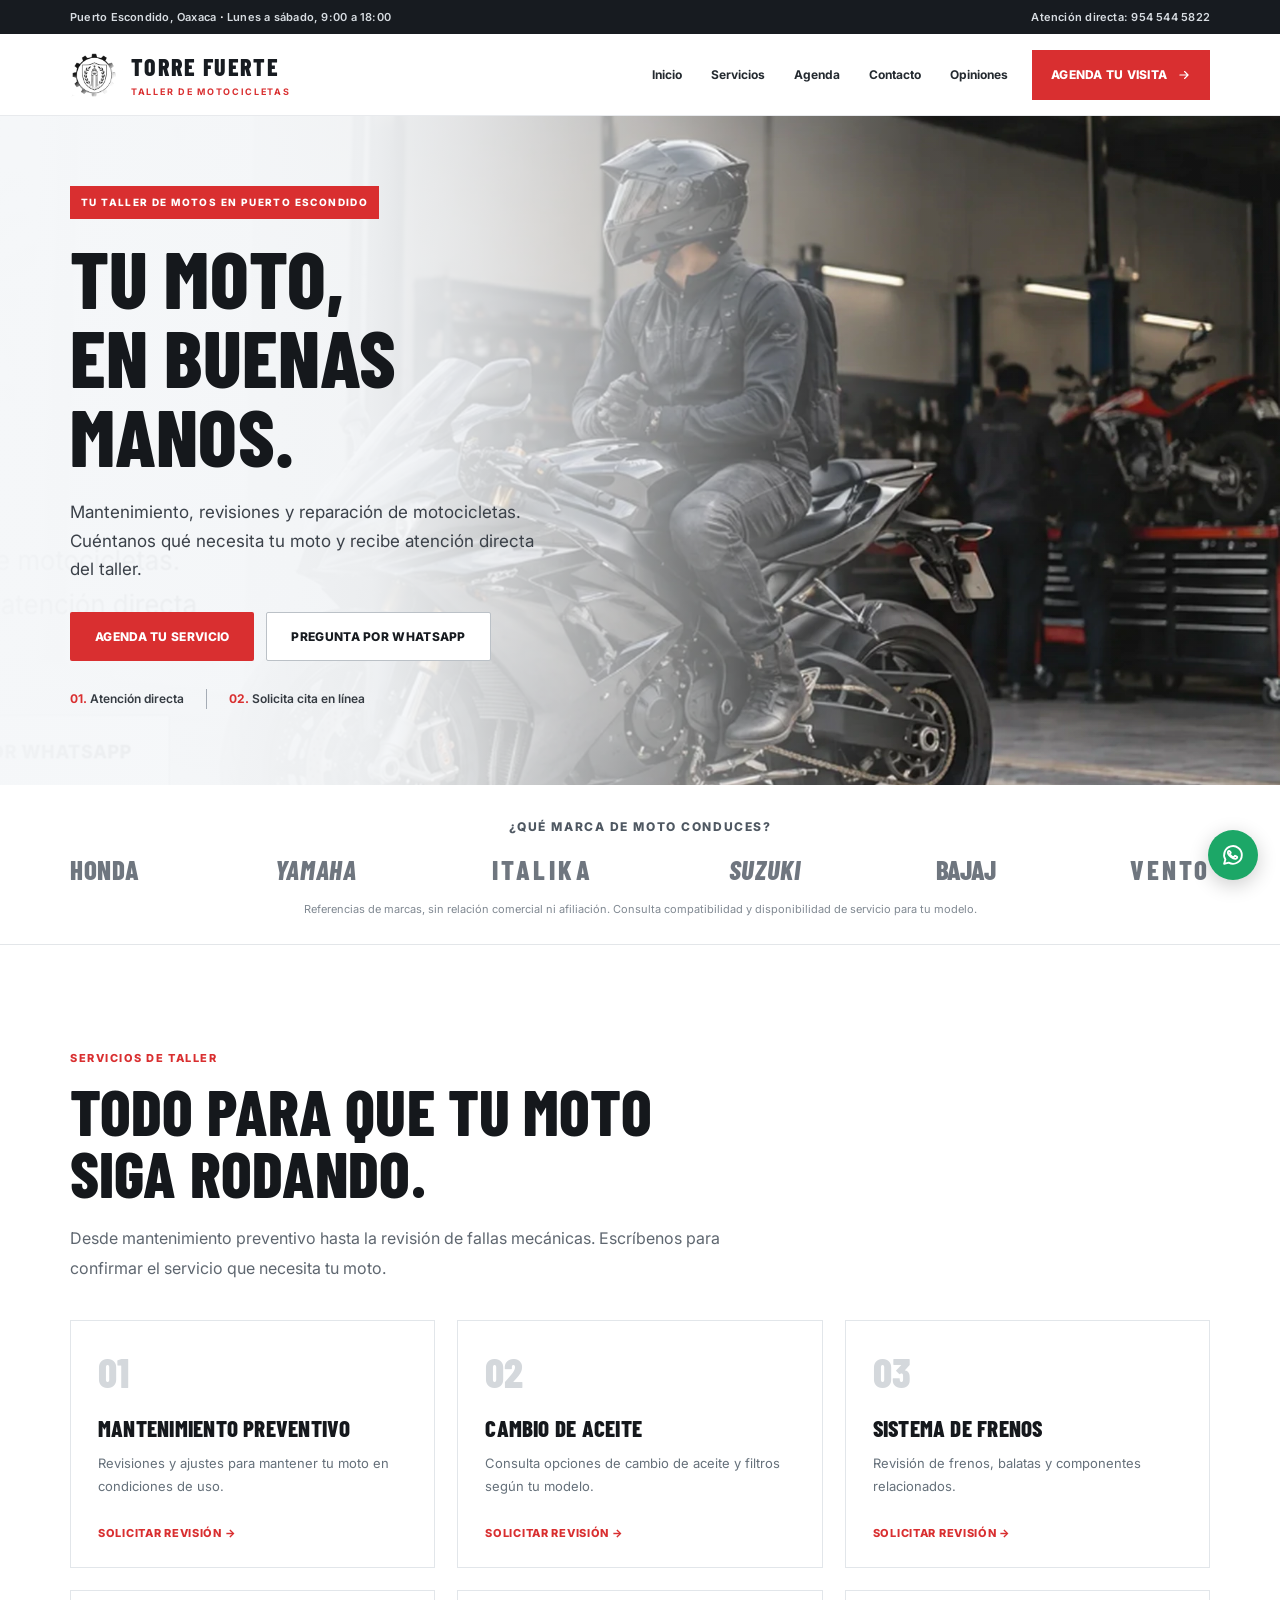
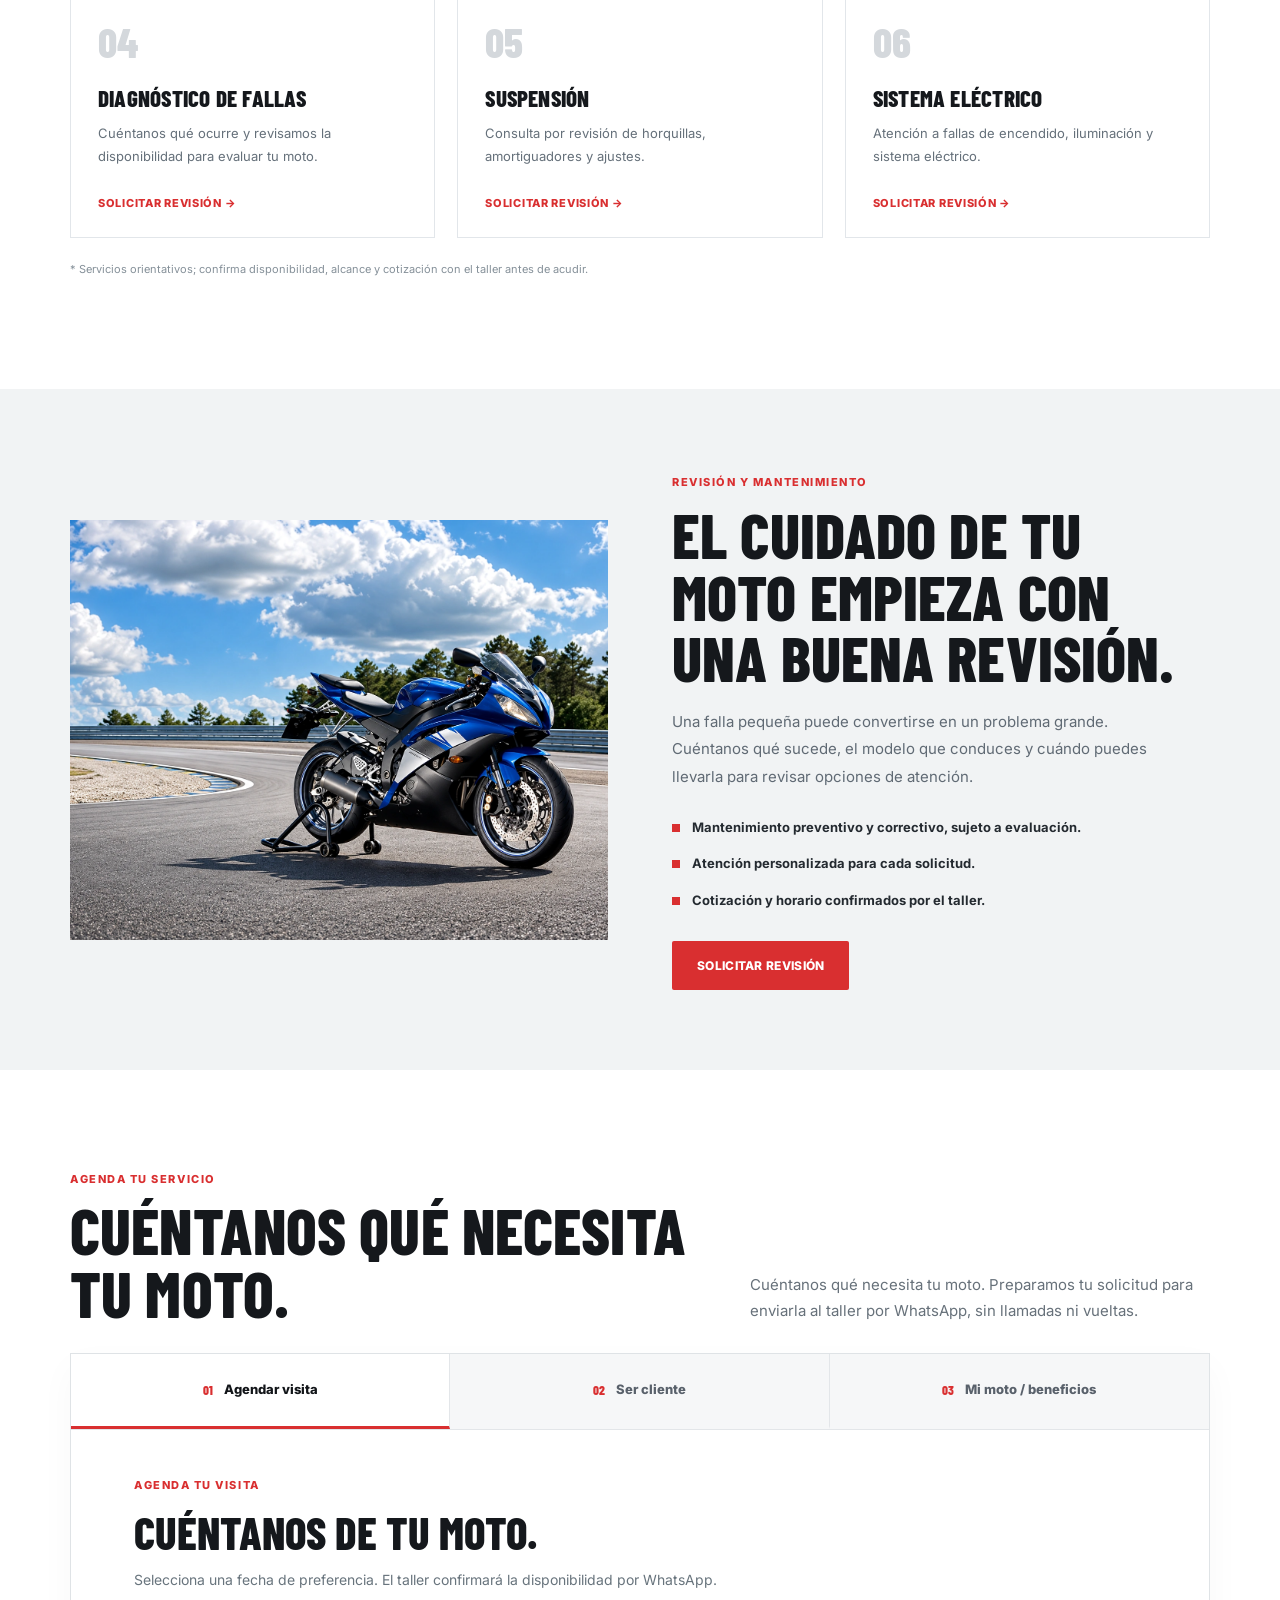
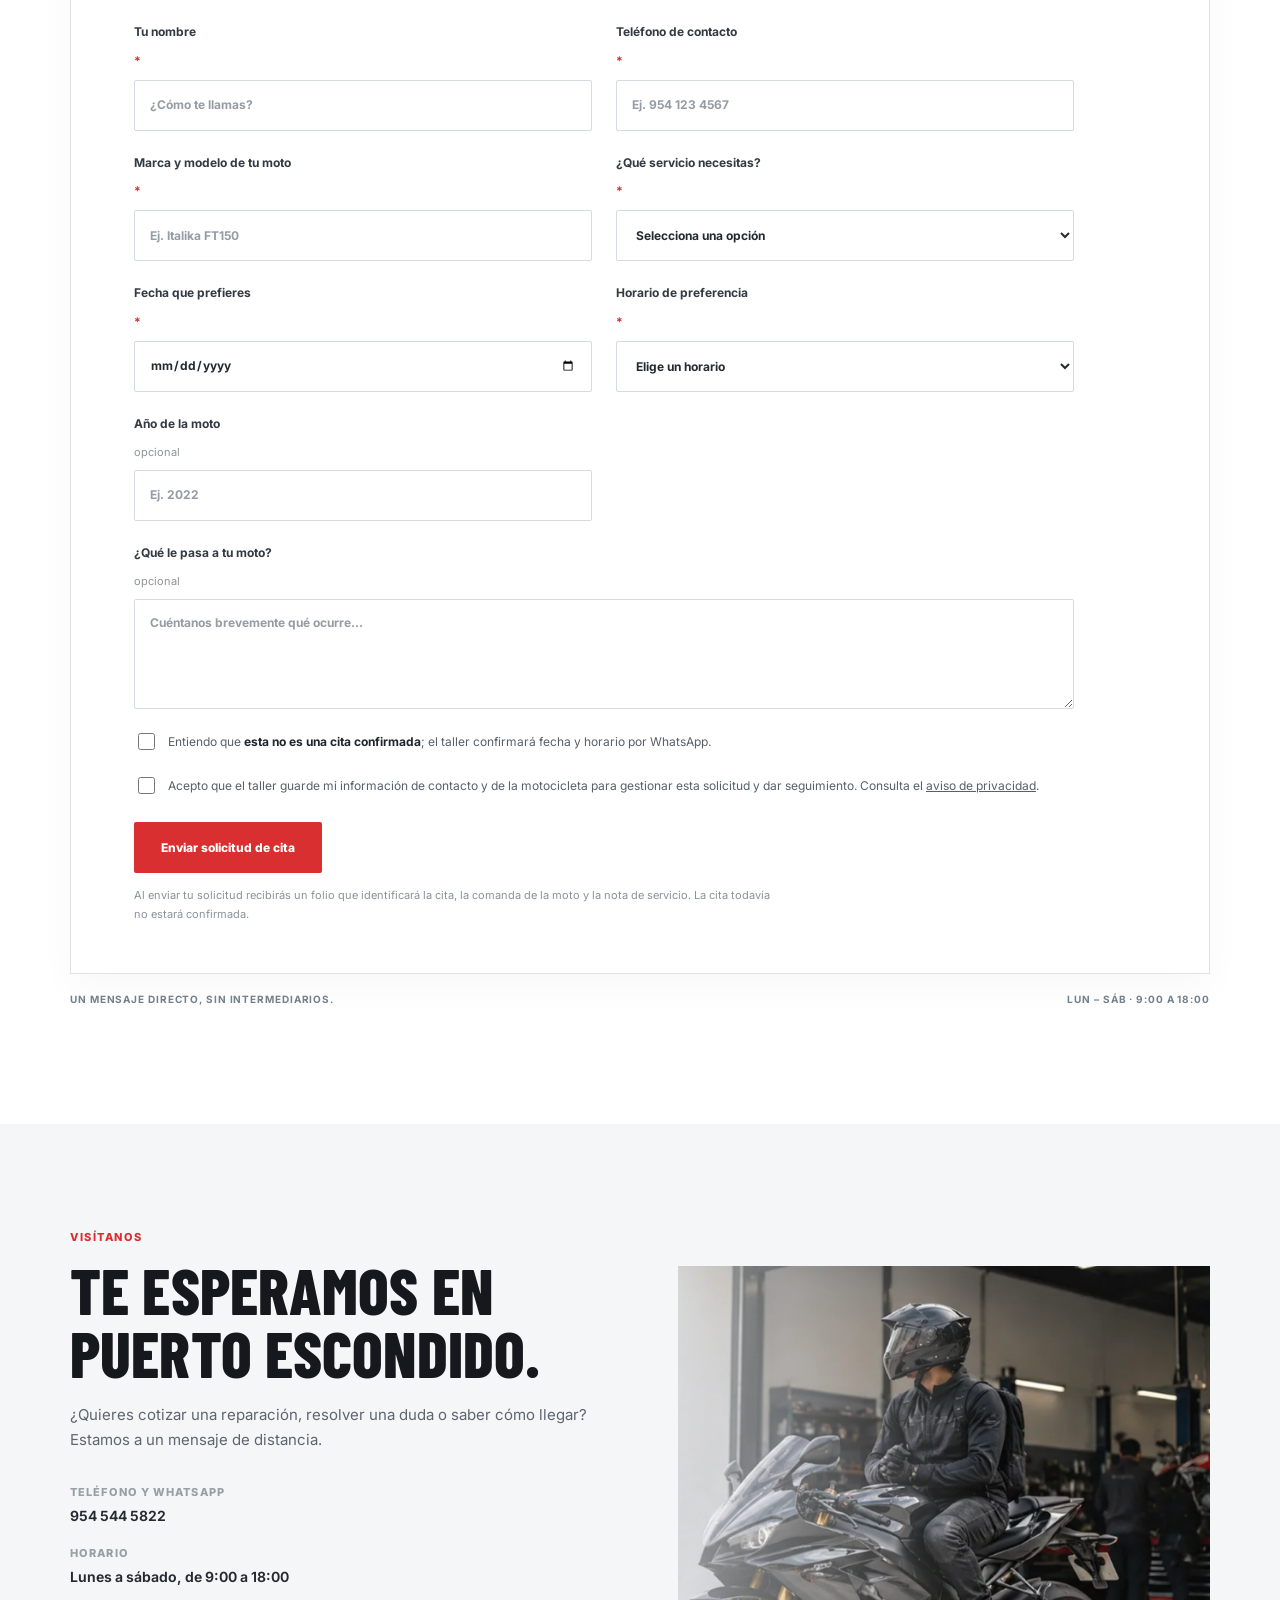
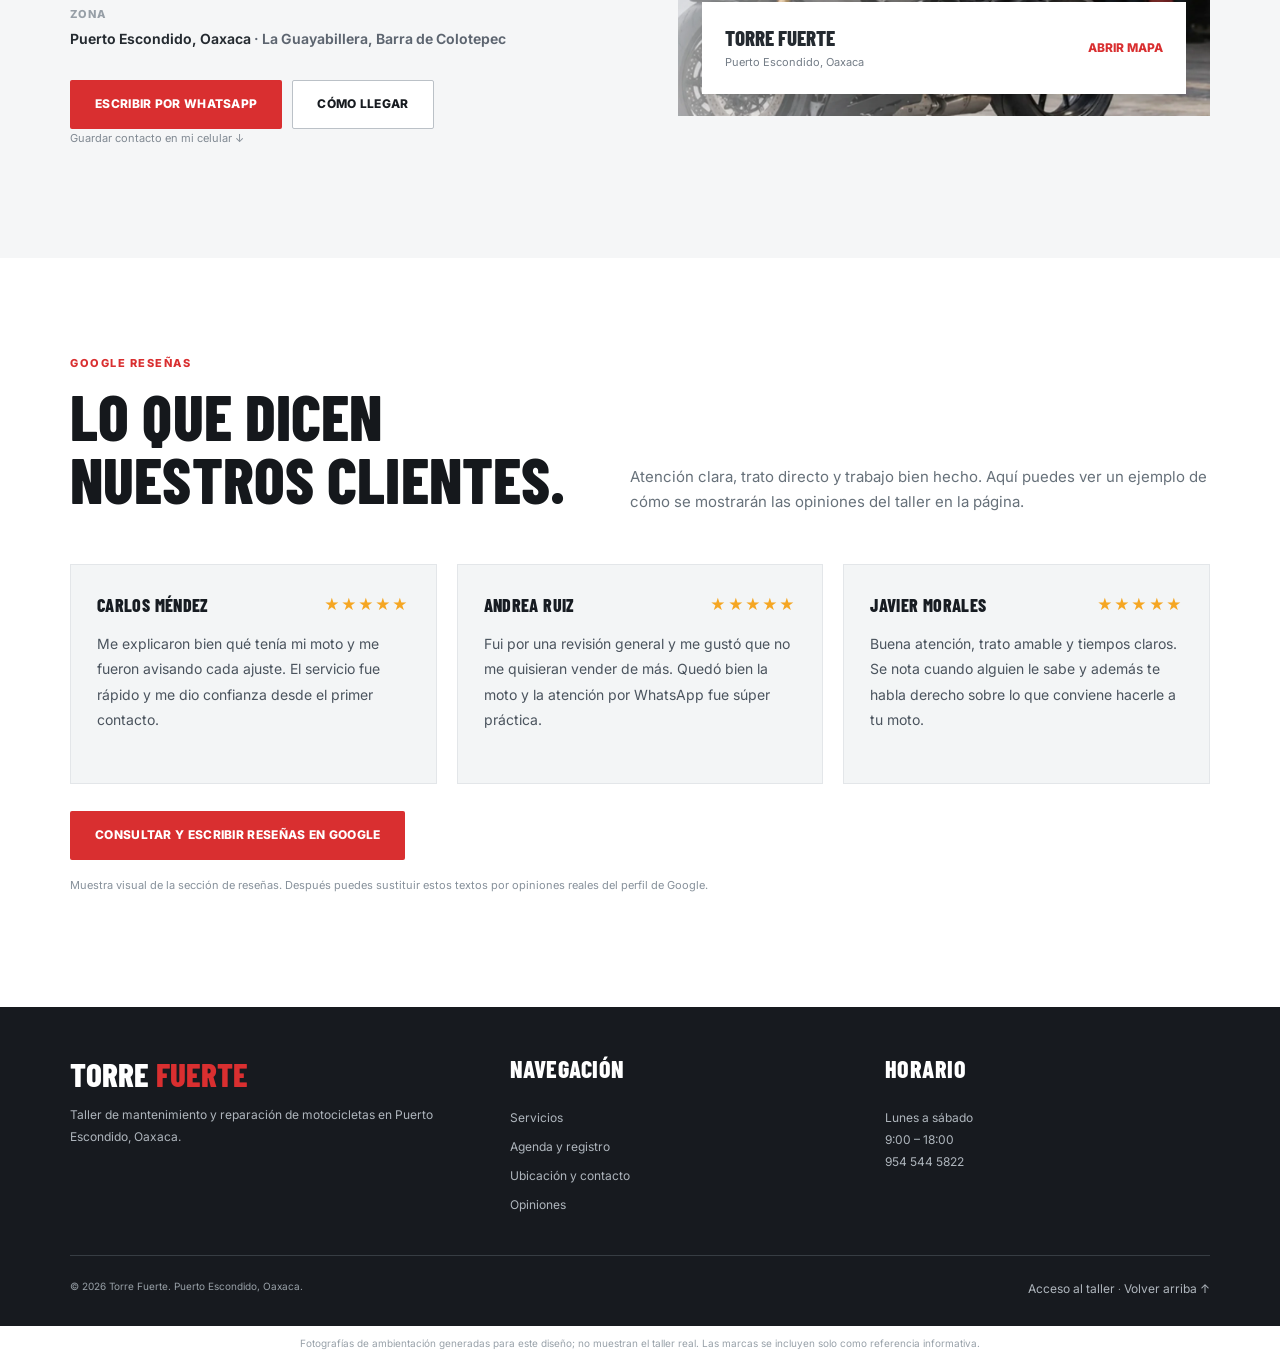
==== index.html @ c5373e5a "Preparar folio automático visible para cada cita pública con reintentos seguros y respaldo WhatsApp" ====
<!doctype html>
<html lang="es-MX"><head><meta charset="utf-8"><meta name="viewport" content="width=device-width, initial-scale=1"><meta name="theme-color" content="#fff"><meta name="description" content="Torre Fuerte, taller de mantenimiento y reparación de motocicletas en Puerto Escondido. Solicita atención y cotizaciones por WhatsApp."><meta property="og:type" content="website"><meta property="og:title" content="Torre Fuerte | Taller de motos en Puerto Escondido"><meta property="og:description" content="Revisiones, mantenimiento y reparaciones. Solicita tu visita desde la página."><meta property="og:image" content="https://webpagepxm.github.io/torre-fuerte/assets/moto-deportiva-taller.webp"><meta property="og:url" content="https://webpagepxm.github.io/torre-fuerte/"><link rel="icon" type="image/png" href="assets/emblema-mono.png"><title>Torre Fuerte — Taller de motos en Puerto Escondido</title><style>@import url('https://fonts.googleapis.com/css2?family=Barlow+Condensed:wght@500;600;700;800&family=Inter:wght@400;500;600;700;800&display=swap');
:root{--red:#d92f30;--red-dark:#b52329;--black:#171a1f;--ink:#242a30;--slate:#5d6570;--line:#e3e6e9;--pale:#f5f6f7;--white:#fff;--max:1200px}
*,*:before,*:after{box-sizing:border-box}html{scroll-behavior:smooth;scroll-padding-top:84px}body{margin:0;color:var(--ink);background:#fff;font:15px/1.65 Inter,Arial,sans-serif;-webkit-font-smoothing:antialiased}img{max-width:100%;display:block}a{color:inherit;text-decoration:none}button,input,select,textarea{font:inherit}button{cursor:pointer}a,button{-webkit-tap-highlight-color:transparent}a:focus-visible,button:focus-visible,input:focus-visible,select:focus-visible,textarea:focus-visible{outline:3px solid #ff9d9a;outline-offset:3px}[hidden]{display:none!important}
.container{max-width:var(--max);padding:0 30px;margin:0 auto}.eyebrow,.section-kicker{font-weight:800;font-size:11px;letter-spacing:.14em;text-transform:uppercase;color:var(--red)}h1,h2,h3,p{margin-top:0}h1,h2,h3{color:#15181c}h1,h2,.impact-title{font-family:'Barlow Condensed',Impact,'Arial Narrow',sans-serif;text-transform:uppercase;font-weight:800;line-height:.98;letter-spacing:.002em}h1{font-size:clamp(58px,6.3vw,100px);margin:18px 0 24px;max-width:680px}h2{font-size:clamp(44px,5vw,69px);margin:10px 0 19px}h3{font-size:22px;line-height:1.25}.muted{color:var(--slate)}.section-head{margin-bottom:37px}.section-head p{max-width:660px;color:#5f6770;font-size:16px;line-height:1.85}.section{padding:100px 0}.fineprint{font-size:11px;color:#808992;line-height:1.7}
/* Utility navigation: inspired by editorial motorcycle service brands, not copied assets */
.info-bar{background:#171b20;color:#d7dce1}.info-bar-inner{max-width:var(--max);padding:8px 30px;margin:auto;display:flex;justify-content:space-between;align-items:center;gap:20px;font-size:11px;font-weight:600;letter-spacing:.02em}.info-bar b{font-weight:700;color:#fff}.info-bar a:hover{color:white}
.site-header{position:sticky;top:0;z-index:50;background:#fff;border-bottom:1px solid #e8eaed}.nav-wrap{height:81px;display:flex;align-items:center;gap:24px}.brand{display:flex;align-items:center;gap:12px;min-width:0;margin-right:auto}.brand-mark{width:49px;height:49px;object-fit:contain}.brand-word{display:flex;flex-direction:column;line-height:1.04;white-space:nowrap}.brand-word strong{font:800 24px 'Barlow Condensed',Arial,sans-serif;letter-spacing:.055em;color:#181c21}.brand-word small{font:700 9px Inter,sans-serif;letter-spacing:.19em;color:var(--red);margin-top:5px}.nav-links{display:flex;align-items:center;gap:29px;font-weight:700;font-size:12px}.nav-links a{white-space:nowrap}.nav-links a:hover{color:var(--red)}.nav-btn{background:var(--red);color:#fff;padding:15px 19px;font-size:12px;font-weight:800;letter-spacing:.02em;transition:background .2s}.nav-btn:hover,.btn-red:hover{background:var(--red-dark)}.menu-toggle,.mobile-menu{display:none}.skip-link{position:absolute;top:-80px;left:12px;background:white;color:black;padding:12px;z-index:200}.skip-link:focus{top:12px}
/* hero: bright commercial rider photo, warm-free */
.hero{position:relative;min-height:630px;display:flex;align-items:center;background:#eef0f0;overflow:hidden;isolation:isolate}.hero-image{position:absolute;inset:0;background:url('assets/moto-deportiva-taller.webp') 65% center / cover no-repeat;z-index:-2}.hero-image:after{content:"";position:absolute;inset:0;background:linear-gradient(90deg,rgba(245,247,249,.98) 0%,rgba(245,247,249,.92) 29%,rgba(245,247,249,.60) 45%,rgba(245,247,249,.03) 72%)}.hero-body{width:100%;padding-top:70px;padding-bottom:76px}.hero-body .eyebrow{background:var(--red);color:white;display:inline-block;padding:8px 11px;font-size:10px}.hero p.intro{font-size:17px;max-width:480px;color:#3b4149;line-height:1.7;margin-bottom:28px}.hero-actions{display:flex;gap:12px;flex-wrap:wrap}.btn{min-height:49px;display:inline-flex;align-items:center;justify-content:center;gap:12px;padding:13px 24px;font-size:12px;letter-spacing:.025em;font-weight:800;border:1px solid transparent;transition:background .2s,color .2s,transform .2s;border-radius:2px}.btn:hover{transform:translateY(-1px)}.btn-red{background:var(--red);color:white}.btn-white{background:#fff;color:#171b20;border-color:#bbc1c7}.btn-white:hover{background:#f2f3f4}.btn-dark{background:var(--black);color:white}.btn-dark:hover{background:#333940}.hero-trust{display:flex;gap:22px;margin-top:28px;color:#353b42;font-weight:600;font-size:12px;align-items:center}.hero-trust span+span{border-left:1px solid #a5acb5;padding-left:22px}.hero-trust strong{color:var(--red)}
/* brands strip */
.brand-strip{background:#fff;padding:32px 0 25px;border-bottom:1px solid var(--line)}.brand-strip h2{font-family:Inter,sans-serif;font-size:12px;font-weight:800;letter-spacing:.13em;color:#4f5862;line-height:1.6;text-transform:uppercase;margin:0 0 20px;text-align:center}.brands-list{display:flex;flex-wrap:wrap;align-items:center;justify-content:space-between;gap:16px 36px}.maker{font:800 clamp(19px,2.1vw,28px)/1 'Barlow Condensed',sans-serif;letter-spacing:.025em;color:#606872;text-transform:uppercase;opacity:.9}.maker:nth-child(2){font-style:italic}.maker:nth-child(3){letter-spacing:.13em}.maker:nth-child(4){font-style:italic}.maker:nth-child(5){letter-spacing:-.035em}.maker:nth-child(6){letter-spacing:.1em}.brand-strip .fineprint{text-align:center;margin:17px 0 0}
/* service grid */
.services{background:#fff}.service-grid{display:grid;grid-template-columns:repeat(3,minmax(0,1fr));gap:22px}.service-card{border:1px solid #e2e6ea;background:#fff;padding:29px 27px 25px;min-height:248px;display:flex;flex-direction:column;align-items:flex-start;position:relative;transition:border-color .2s,box-shadow .2s}.service-card:hover{border-color:#bdc6ce;box-shadow:0 12px 35px #1c293013}.service-card .service-index{font:800 42px/1 'Barlow Condensed',sans-serif;color:#d4d8dc;margin-bottom:22px}.service-card h3{margin:0 0 10px;font:800 23px 'Barlow Condensed',sans-serif;text-transform:uppercase;letter-spacing:.01em}.service-card p{font-size:13px;color:#65707a;line-height:1.75;margin:0 0 14px}.service-card a{margin-top:auto;color:var(--red);text-transform:uppercase;letter-spacing:.065em;font-weight:800;font-size:11px}.service-note{margin-top:22px;color:#859099;font-size:11px}
/* editorial workshop feature */
.feature-band{background:#f1f3f4;padding:80px 0}.feature-layout{display:grid;grid-template-columns:1fr 1fr;gap:64px;align-items:center}.feature-image{aspect-ratio:1.28/1;overflow:hidden;background:#ddd}.feature-image img{height:100%;width:100%;object-fit:cover}.feature-copy h2{font-size:clamp(44px,4.9vw,70px)}.feature-copy p{font-size:15px;color:#606a74;line-height:1.85;max-width:490px}.bullet-points{display:grid;gap:15px;padding:0;margin:26px 0 30px;list-style:none}.bullet-points li{display:flex;align-items:start;gap:12px;font-weight:700;font-size:13px}.bullet-points li:before{content:'';flex:none;width:8px;height:8px;background:var(--red);margin-top:7px}
/* booking + tabs, consistent with original JS */
.booking-section{padding:100px 0;background:#fff}.booking-heading{display:flex;align-items:end;justify-content:space-between;gap:40px;margin-bottom:28px}.booking-heading h2{font-size:clamp(43px,5vw,67px);margin:8px 0 0}.booking-heading .intro-copy{max-width:460px;color:#67717a;font-size:15px;line-height:1.75;margin:0}.booking-shell{border:1px solid #dfe3e6;background:#fff;box-shadow:0 14px 35px #00000008}.booking-tabs{display:grid;grid-template-columns:repeat(3,1fr);border-bottom:1px solid var(--line);background:#f6f7f8}.booking-tab{min-height:75px;padding:18px 12px;display:flex;align-items:center;justify-content:center;gap:11px;border:0;border-right:1px solid var(--line);border-bottom:3px solid transparent;background:transparent;color:#59616b;font-weight:800;font-size:13px}.booking-tab:last-child{border-right:0}.booking-tab:hover{background:#ecedef}.booking-tab.is-selected{background:#fff;color:#121519;border-bottom-color:var(--red)}.tab-num{font:800 13px 'Barlow Condensed',sans-serif;color:var(--red)}.booking-panel{padding:46px clamp(25px,5vw,63px) 50px}.booking-panel[hidden]{display:none}.panel-intro{margin:0 0 30px}.panel-intro .eyebrow{display:block}.panel-intro h3{font:800 clamp(34px,3.5vw,48px) 'Barlow Condensed',sans-serif;text-transform:uppercase;margin:7px 0 8px}.panel-intro>p:last-child{color:#68747d;font-size:14px;line-height:1.8;margin:0;max-width:740px}.booking-form{max-width:940px}.form-grid{display:grid;grid-template-columns:repeat(2,minmax(0,1fr));gap:22px 24px}.field{display:flex;flex-direction:column;gap:9px;font-size:12px;font-weight:700;color:#333a42}.field-full{grid-column:1/-1}.field>span:not(.optional){color:var(--red)}.optional{color:#8b939b;font-weight:400;font-size:11px}.field input,.field select,.field textarea{width:100%;min-height:51px;padding:13px 15px;border:1px solid #d5dbe0;background:white;border-radius:2px;color:#232b32;outline:none;box-shadow:none;appearance:auto}.field textarea{min-height:110px;resize:vertical}.field input::placeholder,.field textarea::placeholder{color:#959ca3}.field input:focus,.field select:focus,.field textarea:focus{border-color:#cc4547;outline:2px solid #ffd1d1;outline-offset:0}.check-line{display:flex;align-items:flex-start;gap:10px;margin-top:22px;font-size:12px;color:#57616a;line-height:1.75}.check-line input{width:17px;height:17px;margin-top:2px;accent-color:var(--red);flex:none}.check-line strong{color:#20262c}.form-submit{margin-top:25px;border:0;background:var(--red);color:white;padding:16px 27px;font-size:12px;font-weight:800;display:inline-flex;align-items:center;gap:13px;border-radius:2px}.form-submit:hover{background:var(--red-dark)}.form-note{font-size:11px;color:#89929b;max-width:650px;margin:13px 0 0}.booking-bottom{padding:17px 0;display:flex;justify-content:space-between;gap:15px;color:#71808a;font-size:10px;letter-spacing:.09em;font-weight:700;text-transform:uppercase}.loyalty-teaser{margin:25px 0 0;padding:20px 24px;border-left:3px solid var(--red);background:#f5f6f7;display:flex;gap:16px;align-items:flex-start}.loyalty-mark{color:var(--red);font-size:30px}.loyalty-teaser strong{font-size:12px}.loyalty-teaser p{font-size:12px;color:#616a74;line-height:1.8;margin:4px 0 0}
/* locations/contact/reviews */
.location{background:#f5f6f7;padding:100px 0}.location-layout{display:grid;grid-template-columns:1fr 1fr;gap:75px;align-items:center}.location h2{font-size:clamp(46px,5vw,69px)}.contact-facts{margin:30px 0;display:grid;gap:17px}.contact-facts dt{font-size:11px;font-weight:800;letter-spacing:.1em;text-transform:uppercase;color:#979fa7}.contact-facts dd{margin:3px 0 0;font-size:14px;font-weight:650}.contact-facts a:hover{color:var(--red)}.location-art{position:relative;background:#dce0e3;min-height:450px;overflow:hidden}.location-art img{position:absolute;inset:0;width:100%;height:100%;object-fit:cover;object-position:66% center}.location-card{position:absolute;left:24px;right:24px;bottom:22px;padding:23px;background:#fff;box-shadow:0 10px 35px #0002;display:flex;align-items:center;justify-content:space-between;gap:18px}.location-card strong{font:800 21px 'Barlow Condensed',sans-serif;text-transform:uppercase}.location-card small{display:block;color:#747d87;font-size:11px;line-height:1.6}.location-card a{white-space:nowrap;color:var(--red);font-size:12px;font-weight:800}.contacts-buttons{display:flex;flex-wrap:wrap;gap:10px}
.reviews{background:#fff;padding:92px 0 102px}.reviews-top{display:flex;align-items:end;justify-content:space-between;gap:30px}.reviews-top p{max-width:580px;color:#67717a}.review-grid{display:grid;grid-template-columns:repeat(3,minmax(0,1fr));gap:20px;margin-top:34px}.review-item{background:#f3f5f6;border:1px solid #e3e6e9;padding:28px 26px;display:flex;flex-direction:column;gap:14px;min-height:220px}.review-meta{display:flex;justify-content:space-between;align-items:center;gap:12px}.review-name{font:800 18px 'Barlow Condensed',sans-serif;letter-spacing:.02em;text-transform:uppercase;color:#171c22}.review-stars{color:#f5a623;font-size:15px;letter-spacing:.08em}.review-item p{font-size:14px;line-height:1.8;color:#4b545e;margin:0}.review-button{margin-top:27px}.reviews-note{font-size:11px;color:#87919b;margin-top:16px}.editor-note{font-size:10px;color:#98a1a9;text-align:center;padding:9px 30px 21px;line-height:1.6}
.footer{background:#171a1f;color:#d2d6da;padding:47px 0 25px}.footer-grid{display:grid;grid-template-columns:1.2fr 1fr 1fr;gap:50px;padding-bottom:39px}.footer h3{color:white;font:800 24px 'Barlow Condensed',sans-serif;text-transform:uppercase;letter-spacing:.02em}.footer p,.footer a{font-size:12px;line-height:1.85;color:#afb6bd}.footer a:hover{color:#fff}.footer-links{display:grid;gap:7px}.footer-bottom{display:flex;justify-content:space-between;gap:20px;border-top:1px solid #373d43;padding-top:22px;color:#98a0a7;font-size:10px}.footer-brand{font:800 33px 'Barlow Condensed',sans-serif;color:#fff}.footer-brand span{color:var(--red)}.footer-note{margin-top:10px}
.floating-wa{position:fixed;right:22px;bottom:20px;z-index:45;background:#1ca767;color:white;width:50px;height:50px;display:grid;place-items:center;border-radius:50%;box-shadow:0 5px 20px #0003}.floating-wa svg{width:25px;height:25px}
@media(max-width:1020px){.review-grid{grid-template-columns:1fr;} .nav-links{gap:14px}.hero-image{background-position:62% center}.feature-layout,.location-layout{gap:33px}.container{padding:0 25px}}
@media(max-width:760px){.container{padding:0 20px}.info-bar-inner{padding:8px 20px}.info-bar-inner span:last-child{display:none}.site-header .nav-wrap{height:70px}.brand-mark{width:43px;height:43px}.brand-word strong{font-size:22px}.nav-links{display:none}.nav-btn{margin-left:auto;font-size:10px;padding:12px 13px}.menu-toggle{display:flex;align-items:center;justify-content:center;border:0;background:transparent;color:#20262c;width:38px;height:42px;padding:0}.menu-toggle span{font-size:24px;line-height:1}.mobile-menu:not([hidden]){display:flex;flex-direction:column;position:absolute;top:70px;left:0;right:0;background:white;box-shadow:0 15px 26px #0002;padding:10px 20px 20px;gap:0}.mobile-menu a{padding:12px 0;border-bottom:1px solid var(--line);font-weight:700;font-size:13px}.hero{min-height:660px;align-items:end}.hero-image{background-position:66% 5%;background-size:auto 68%;background-color:#eef0f0}.hero-image:after{background:linear-gradient(0deg,#f3f5f6 0%,#f3f5f6 23%,#f3f5f6e8 41%,#f3f5f600 77%)}.hero-body{padding-top:320px;padding-bottom:35px}.hero h1{font-size:clamp(53px,12vw,78px);margin:13px 0 16px}.hero p.intro{font-size:14px;max-width:450px;margin:0 0 22px}.hero-trust{font-size:10px;flex-wrap:wrap;gap:12px;margin-top:19px}.hero-trust span+span{padding-left:12px}.section{padding:70px 0}h2{font-size:clamp(43px,11vw,59px)}.brands-list{justify-content:center;gap:15px 25px}.maker{font-size:24px}.service-grid{grid-template-columns:repeat(2,minmax(0,1fr));gap:12px}.service-card{min-height:224px;padding:21px}.feature-band{padding:62px 0}.feature-layout,.location-layout{grid-template-columns:1fr;gap:34px}.feature-image{aspect-ratio:1.35}.booking-section{padding:70px 0}.booking-heading{display:block}.booking-heading .intro-copy{margin:15px 0 0}.booking-tabs{grid-template-columns:repeat(3,minmax(0,1fr))}.booking-tab{flex-direction:column;gap:3px;font-size:10px;padding:12px 5px;min-height:67px;line-height:1.2;text-align:center}.booking-panel{padding:27px 18px 33px}.form-grid{grid-template-columns:1fr;gap:17px}.field-full{grid-column:auto}.field input,.field select,.field textarea{font-size:16px}.form-submit{width:100%;justify-content:center}.location{padding:65px 0}.location-art{min-height:330px}.reviews{padding:68px 0}.reviews-top{display:block}.review-card{grid-template-columns:1fr;padding:24px;gap:10px}.review-mark{font-size:38px}.footer-grid{grid-template-columns:1fr 1fr;gap:25px}.footer-grid>div:first-child{grid-column:1/-1}.footer-bottom{flex-direction:column;gap:5px}.floating-wa{right:12px;bottom:13px;width:45px;height:45px}}
@media(max-width:460px){.info-bar-inner{font-size:10px}.brand-word strong{font-size:19px}.brand-word small{font-size:8px}.brand-mark{width:40px;height:40px}.nav-btn{padding:10px 9px;font-size:9px}.hero{min-height:675px}.hero-image{background-size:auto 65%;background-position:61% 0}.hero-body{padding-top:305px}.hero h1{font-size:60px}.hero .btn{width:100%}.hero-actions{gap:9px}.service-grid{grid-template-columns:1fr}.service-card{min-height:188px;padding:21px}.service-card .service-index{font-size:32px;margin-bottom:12px}.booking-heading h2{font-size:48px}.location-card{left:14px;right:14px;bottom:13px;padding:16px}.location-card strong{font-size:18px}.footer-grid{grid-template-columns:1fr;gap:19px}.footer-grid>div:first-child{grid-column:auto}}
@media(prefers-reduced-motion:reduce){html{scroll-behavior:auto}*,*:after,*:before{transition:none!important;animation:none!important}}

/* Ajuste fino de navegación móvil: sin superposición ni saltos de línea */
.nav-btn{display:inline-flex;align-items:center;justify-content:center;gap:10px;white-space:nowrap;flex-shrink:0}
.nav-label-mobile{display:none}
.nav-cta-arrow{width:14px;height:14px;flex:none}
@media (max-width:760px){
  .site-header .nav-wrap{gap:9px;height:70px}
  .nav-wrap .brand{min-width:0;flex:1 1 auto;gap:8px;overflow:hidden;margin-right:0}
  .nav-wrap .brand-mark{width:37px;height:37px;flex:0 0 37px}
  .nav-wrap .brand-word{min-width:0;overflow:hidden}
  .nav-wrap .brand-word strong{font-size:clamp(16px,4.5vw,20px);letter-spacing:.015em;overflow:hidden;text-overflow:ellipsis}
  .nav-wrap .brand-word small{font-size:7px;letter-spacing:.075em;overflow:hidden;text-overflow:ellipsis}
  .nav-wrap .nav-btn{flex:0 0 auto;min-width:78px;height:39px;padding:0 12px;font-size:11px;line-height:1;font-weight:800;margin-left:0;white-space:nowrap}
  .nav-btn .nav-label-desktop,.nav-btn .nav-cta-arrow{display:none}
  .nav-btn .nav-label-mobile{display:inline}
  .nav-wrap .menu-toggle{flex:0 0 32px;width:32px;height:42px}
}
@media (max-width:365px){
  .site-header .nav-wrap{gap:7px}
  .nav-wrap .brand-mark{width:32px;height:32px;flex-basis:32px}
  .nav-wrap .brand-word strong{font-size:16px}
  .nav-wrap .brand-word small{font-size:6px;letter-spacing:.035em}
  .nav-wrap .nav-btn{min-width:65px;height:37px;padding:0 8px;font-size:10px}
  .nav-wrap .menu-toggle{flex-basis:28px;width:28px}
}

.tf-hp{position:absolute!important;left:-9999px!important;width:1px;height:1px;overflow:hidden;pointer-events:none}
.tf-confirmation{border:1px solid #a7d5b8;background:#f0fbf4;border-radius:14px;padding:18px 20px;display:grid;gap:8px;margin:14px 0}
.tf-confirmation>strong{font-size:12px;color:#276a45;letter-spacing:.015em}
.tf-confirmation-folio{font-size:clamp(33px,6vw,48px);font-weight:900;letter-spacing:-.06em;line-height:1.1;color:#152d21;user-select:all}
.tf-confirmation p{margin:0;color:#345545;font-size:13px}
.tf-confirmation-whatsapp{display:inline-block;width:fit-content;color:#175e36;font-weight:850;font-size:13px;text-decoration:underline!important}
</style><script type="application/ld+json">{"@context": "https://schema.org", "@type": "MotorcycleRepair", "name": "Torre Fuerte", "telephone": "+52 954 544 5822", "description": "Taller de motocicletas en Puerto Escondido, Oaxaca.", "url": "https://webpagepxm.github.io/torre-fuerte/", "address": {"@type": "PostalAddress", "addressLocality": "Puerto Escondido", "addressRegion": "Oaxaca", "addressCountry": "MX"}, "openingHoursSpecification": [{"@type": "OpeningHoursSpecification", "dayOfWeek": ["Monday", "Tuesday", "Wednesday", "Thursday", "Friday", "Saturday"], "opens": "09:00", "closes": "18:00"}]}</script></head>
<body><a class="skip-link" href="#principal">Saltar al contenido</a>
<div class="info-bar"><div class="info-bar-inner"><span>Puerto Escondido, Oaxaca <b>·</b> Lunes a sábado, 9:00 a 18:00</span><span>Atención directa: <a href="tel:+529545445822">954 544 5822</a></span></div></div>
<header class="site-header"><div class="container nav-wrap"><a href="#inicio" class="brand" aria-label="Torre Fuerte, inicio"><img src="assets/emblema-mono.png" class="brand-mark" alt="Emblema de Torre Fuerte"><span class="brand-word"><strong>TORRE FUERTE</strong><small>TALLER DE MOTOCICLETAS</small></span></a><nav class="nav-links" aria-label="Navegación"><a href="#inicio">Inicio</a><a href="#servicios">Servicios</a><a href="#agenda">Agenda</a><a href="#contacto">Contacto</a><a href="#opiniones">Opiniones</a></nav><a class="nav-btn" href="#agenda" data-book="cita" aria-label="Agendar visita"><span class="nav-label-desktop">AGENDA TU VISITA</span><span class="nav-label-mobile">AGENDAR</span><svg class="nav-cta-arrow" width="14" height="14" viewBox="0 0 24 24" fill="none" aria-hidden="true" xmlns="http://www.w3.org/2000/svg"><path d="M5 12h14m-6-6 6 6-6 6" stroke="currentColor" stroke-width="2" stroke-linecap="round" stroke-linejoin="round"/></svg></a><button class="menu-toggle" aria-label="Abrir menú" aria-expanded="false" aria-controls="mobile-menu" type="button"><span>☰</span></button></div><nav id="mobile-menu" class="mobile-menu" aria-label="Menú móvil" hidden><a href="#inicio">Inicio</a><a href="#servicios">Servicios</a><a href="#agenda">Agendar servicio</a><a href="#contacto">Contacto</a><a href="#opiniones">Opiniones de Google</a></nav></header>
<main id="principal">
<section class="hero" id="inicio" aria-labelledby="hero-title"><div class="hero-image" role="img" aria-label="Motociclista en moto deportiva negra frente a un taller mecánico"></div><div class="container hero-body"><span class="eyebrow">TU TALLER DE MOTOS EN PUERTO ESCONDIDO</span><h1 id="hero-title">TU MOTO,<br>EN BUENAS<br>MANOS.</h1><p class="intro">Mantenimiento, revisiones y reparación de motocicletas. Cuéntanos qué necesita tu moto y recibe atención directa del taller.</p><div class="hero-actions"><a class="btn btn-red" href="#agenda" data-book="cita">AGENDA TU SERVICIO </a><a class="btn btn-white" href="https://wa.me/529545445822?text=Hola%2C%20tengo%20una%20duda%20sobre%20mi%20moto." target="_blank" rel="noopener">PREGUNTA POR WHATSAPP</a></div><div class="hero-trust"><span><strong>01.</strong> Atención directa</span><span><strong>02.</strong> Solicita cita en línea</span></div></div></section>
<section class="brand-strip" aria-label="Marcas de motocicletas"><div class="container"><h2>¿QUÉ MARCA DE MOTO CONDUCES?</h2><div class="brands-list"><span class="maker">HONDA</span><span class="maker">YAMAHA</span><span class="maker">ITALIKA</span><span class="maker">SUZUKI</span><span class="maker">BAJAJ</span><span class="maker">VENTO</span></div><p class="fineprint">Referencias de marcas, sin relación comercial ni afiliación. Consulta compatibilidad y disponibilidad de servicio para tu modelo.</p></div></section>
<section id="servicios" class="services section"><div class="container"><div class="section-head"><span class="section-kicker">SERVICIOS DE TALLER</span><h2>TODO PARA QUE TU MOTO<br>SIGA RODANDO.</h2><p>Desde mantenimiento preventivo hasta la revisión de fallas mecánicas. Escríbenos para confirmar el servicio que necesita tu moto.</p></div><div class="service-grid"><article class="service-card"><span class="service-index">01</span><h3>Mantenimiento preventivo</h3><p>Revisiones y ajustes para mantener tu moto en condiciones de uso.</p><a href="#agenda" data-book="cita">Solicitar revisión →</a></article>
<article class="service-card"><span class="service-index">02</span><h3>Cambio de aceite</h3><p>Consulta opciones de cambio de aceite y filtros según tu modelo.</p><a href="#agenda" data-book="cita">Solicitar revisión →</a></article>
<article class="service-card"><span class="service-index">03</span><h3>Sistema de frenos</h3><p>Revisión de frenos, balatas y componentes relacionados.</p><a href="#agenda" data-book="cita">Solicitar revisión →</a></article>
<article class="service-card"><span class="service-index">04</span><h3>Diagnóstico de fallas</h3><p>Cuéntanos qué ocurre y revisamos la disponibilidad para evaluar tu moto.</p><a href="#agenda" data-book="cita">Solicitar revisión →</a></article>
<article class="service-card"><span class="service-index">05</span><h3>Suspensión</h3><p>Consulta por revisión de horquillas, amortiguadores y ajustes.</p><a href="#agenda" data-book="cita">Solicitar revisión →</a></article>
<article class="service-card"><span class="service-index">06</span><h3>Sistema eléctrico</h3><p>Atención a fallas de encendido, iluminación y sistema eléctrico.</p><a href="#agenda" data-book="cita">Solicitar revisión →</a></article></div><p class="service-note">* Servicios orientativos; confirma disponibilidad, alcance y cotización con el taller antes de acudir.</p></div></section>
<section class="feature-band"><div class="container feature-layout"><div class="feature-image"><img src="assets/mecanica-servicio.webp" loading="lazy" alt="Imagen ilustrativa de una revisión mecánica de motocicleta"></div><div class="feature-copy"><span class="section-kicker">REVISIÓN Y MANTENIMIENTO</span><h2>EL CUIDADO DE TU MOTO EMPIEZA CON UNA BUENA REVISIÓN.</h2><p>Una falla pequeña puede convertirse en un problema grande. Cuéntanos qué sucede, el modelo que conduces y cuándo puedes llevarla para revisar opciones de atención.</p><ul class="bullet-points"><li>Mantenimiento preventivo y correctivo, sujeto a evaluación.</li><li>Atención personalizada para cada solicitud.</li><li>Cotización y horario confirmados por el taller.</li></ul><a href="#agenda" class="btn btn-red" data-book="cita">SOLICITAR REVISIÓN</a></div></div></section>
<section aria-labelledby="booking-title" class="booking-section" id="agenda">
<div class="container"><div class="booking-heading"><div>
<p class="eyebrow">AGENDA TU SERVICIO</p>
<h2 id="booking-title">Cuéntanos qué necesita tu moto.</h2>
<div class="accent-line"></div>
</div><p class="intro-copy">Cuéntanos qué necesita tu moto. Preparamos tu solicitud para enviarla al taller por WhatsApp, sin llamadas ni vueltas.</p></div>
<div class="booking-shell">
<div aria-label="Elige un trámite" class="booking-tabs" role="tablist">
<button aria-controls="panel-cita" aria-selected="true" class="booking-tab is-selected" data-tab="cita" id="tab-cita" role="tab" type="button"><span class="tab-num">01</span><span>Agendar visita</span></button>
<button aria-controls="panel-alta" aria-selected="false" class="booking-tab" data-tab="alta" id="tab-alta" role="tab" tabindex="-1" type="button"><span class="tab-num">02</span><span>Ser cliente</span></button>
<button aria-controls="panel-mi-moto" aria-selected="false" class="booking-tab" data-tab="mi-moto" id="tab-mi-moto" role="tab" tabindex="-1" type="button"><span class="tab-num">03</span><span>Mi moto / beneficios</span></button>
</div>
<div aria-labelledby="tab-cita" class="booking-panel" data-panel="cita" id="panel-cita" role="tabpanel">
<div class="panel-intro"><p class="eyebrow">AGENDA TU VISITA</p><h3>Cuéntanos de tu moto.</h3><p>Selecciona una fecha de preferencia. El taller confirmará la disponibilidad por WhatsApp.</p></div>
<form class="booking-form" id="form-cita">
<div class="tf-hp" aria-hidden="true"><label>Sitio web <input type="text" name="website" tabindex="-1" autocomplete="off"/></label></div>
<div class="form-grid">
<label class="field">Tu nombre <span>*</span><input autocomplete="name" maxlength="65" name="nombre" placeholder="¿Cómo te llamas?" required=""/></label>
<label class="field">Teléfono de contacto <span>*</span><input type="tel" autocomplete="tel" inputmode="tel" maxlength="20" name="telefono" placeholder="Ej. 954 123 4567" required=""/></label>
<label class="field">Marca y modelo de tu moto <span>*</span><input maxlength="70" name="moto" placeholder="Ej. Italika FT150" required=""/></label>
<label class="field">¿Qué servicio necesitas? <span>*</span>
<select name="servicio" required=""><option disabled="" selected="" value="">Selecciona una opción</option><option>Revisión general</option><option>Cambio de aceite</option><option>Frenos</option><option>Suspensión</option><option>Falla eléctrica</option><option>Diagnóstico</option><option>Otro / no estoy seguro</option></select>
</label>
<label class="field">Fecha que prefieres <span>*</span><input id="fecha-cita" name="fecha" required="" type="date"/></label>
<label class="field">Horario de preferencia <span>*</span><select name="horario" required=""><option disabled="" selected="" value="">Elige un horario</option><option>Mañana (9:00 a 12:00)</option><option>Mediodía (12:00 a 15:00)</option><option>Tarde (15:00 a 18:00)</option></select></label>
<label class="field">Año de la moto <span class="optional">opcional</span><input inputmode="numeric" maxlength="4" name="anio" pattern="[0-9]{4}" placeholder="Ej. 2022" title="Escribe un año de 4 dígitos"/></label>
<label class="field field-full">¿Qué le pasa a tu moto? <span class="optional">opcional</span><textarea maxlength="350" name="detalle" placeholder="Cuéntanos brevemente qué ocurre..." rows="3"></textarea></label>
</div>
<label class="check-line"><input name="confirmacion" required="" type="checkbox"/><span>Entiendo que <strong>esta no es una cita confirmada</strong>; el taller confirmará fecha y horario por WhatsApp.</span></label>
<label class="check-line"><input name="almacenamiento" required="" type="checkbox"/><span>Acepto que el taller guarde mi información de contacto y de la motocicleta para gestionar esta solicitud y dar seguimiento. Consulta el <a href="aviso-privacidad.html" target="_blank" rel="noopener" style="text-decoration:underline">aviso de privacidad</a>.</span></label>
<button class="button button-gold form-submit" type="submit"><span>Enviar solicitud de cita</span></button>
<div id="cita-resultado" role="status" aria-live="polite" class="form-note"></div>
<p class="form-note">Al enviar tu solicitud recibirás un folio que identificará la cita, la comanda de la moto y la nota de servicio. La cita todavía no estará confirmada.</p>
</form>
</div>
<div aria-labelledby="tab-alta" class="booking-panel" data-panel="alta" hidden="" id="panel-alta" role="tabpanel">
<div class="panel-intro"><p class="eyebrow">CLIENTES TORRE FUERTE</p><h3>Registra tu moto.</h3><p>Envía una solicitud al taller para que pueda reconocer tu moto en futuras visitas y organizar sus servicios.</p></div>
<form class="booking-form" id="form-alta">
<div class="form-grid">
<label class="field">Nombre del titular <span>*</span><input autocomplete="name" maxlength="65" name="nombre" placeholder="Nombre y apellido" required=""/></label>
<label class="field">Marca y modelo <span>*</span><input maxlength="70" name="moto" placeholder="Ej. Honda Cargo 150" required=""/></label>
<label class="field">Año de la moto <span class="optional">opcional</span><input inputmode="numeric" maxlength="4" name="anio" pattern="[0-9]{4}" placeholder="Ej. 2021"/></label>
<label class="field">¿Ya has visitado el taller? <span>*</span><select name="cliente" required=""><option disabled="" selected="" value="">Selecciona una opción</option><option>Es mi primera vez</option><option>Ya soy cliente</option></select></label>
</div>
<label class="check-line"><input name="promo" type="checkbox"/><span><strong>Opcional:</strong> Me gustaría que Torre Fuerte me consulte por WhatsApp sobre beneficios y promociones. Puedo pedir que dejen de hacerlo.</span></label>
<label class="check-line"><input name="confirmacion" required="" type="checkbox"/><span>Entiendo que enviar la solicitud <strong>no crea automáticamente una cuenta</strong>; el taller deberá confirmar mi registro.</span></label>
<button class="button button-gold form-submit" type="submit"><span>Solicitar registro por WhatsApp</span></button>
<p class="form-note">No se crea una base de datos pública ni se guardan tus datos en esta página. El taller gestiona el registro.</p>
</form>
</div>
<div aria-labelledby="tab-mi-moto" class="booking-panel" data-panel="mi-moto" hidden="" id="panel-mi-moto" role="tabpanel">
<div class="panel-intro"><p class="eyebrow">SEGUIMIENTO Y BENEFICIOS</p><h3>Que tu moto siga rodando.</h3><p>Consulta con el taller tus reparaciones anteriores, próximos seguimientos o beneficios disponibles.</p></div>
<form class="booking-form" id="form-mi-moto">
<div class="form-grid">
<label class="field">Tu nombre <span>*</span><input autocomplete="name" maxlength="65" name="nombre" placeholder="¿Cómo te llamas?" required=""/></label>
<label class="field">Tu moto <span>*</span><input maxlength="70" name="moto" placeholder="Marca y modelo" required=""/></label>
<label class="field field-full">¿Qué quieres consultar? <span>*</span>
<select name="consulta" required=""><option disabled="" selected="" value="">Selecciona una consulta</option><option>Consultar mi historial de reparaciones</option><option>Consultar próximos mantenimientos</option><option>Preguntar por beneficios disponibles</option><option>Dar seguimiento a una cotización</option></select></label>
</div>
<div class="loyalty-teaser"><div aria-hidden="true" class="loyalty-mark">✦</div><div><strong>TORRE FUERTE · CLIENTES FRECUENTES</strong><p>Pregunta por los beneficios vigentes. Los descuentos o recompensas se aplican únicamente cuando el taller los autoriza; no hay puntos ni descuentos automáticos.</p></div></div>
<label class="check-line"><input name="confirmacion" required="" type="checkbox"/><span>Entiendo que el taller verificará mi identidad antes de compartir cualquier historial y que la respuesta llegará por WhatsApp.</span></label>
<button class="button button-gold form-submit" type="submit"><span>Consultar por WhatsApp</span></button>
<p class="form-note">Por tu privacidad, no mostramos historiales personales en una página pública.</p>
</form>
</div>
</div>
<div class="booking-bottom"><span>UN MENSAJE DIRECTO, SIN INTERMEDIARIOS.</span><span>Lun – Sáb · 9:00 a 18:00</span></div>
</div></section>
<section id="contacto" class="location" aria-labelledby="contact-title"><div class="container location-layout"><div><span class="section-kicker">VISÍTANOS</span><h2 id="contact-title">TE ESPERAMOS EN PUERTO ESCONDIDO.</h2><p class="muted">¿Quieres cotizar una reparación, resolver una duda o saber cómo llegar? Estamos a un mensaje de distancia.</p><dl class="contact-facts"><div><dt>Teléfono y WhatsApp</dt><dd><a href="tel:+529545445822">954 544 5822</a></dd></div><div><dt>Horario</dt><dd>Lunes a sábado, de 9:00 a 18:00</dd></div><div><dt>Zona</dt><dd>Puerto Escondido, Oaxaca <span class="muted">· La Guayabillera, Barra de Colotepec</span></dd></div></dl><div class="contacts-buttons"><a class="btn btn-red" href="https://wa.me/529545445822?text=Hola%2C%20tengo%20una%20consulta%20para%20el%20taller." target="_blank" rel="noopener">ESCRIBIR POR WHATSAPP</a><a class="btn btn-white" href="https://maps.app.goo.gl/jk7q4YBHturbASLq6?g_st=iwb" target="_blank" rel="noopener">CÓMO LLEGAR</a></div><p class="fineprint"><a href="torre-fuerte.vcf" download>Guardar contacto en mi celular ↓</a></p></div><div class="location-art"><img src="assets/moto-deportiva-taller.webp" loading="lazy" alt="Moto deportiva frente a un taller"><div class="location-card"><div><strong>TORRE FUERTE</strong><small>Puerto Escondido, Oaxaca</small></div><a href="https://maps.app.goo.gl/jk7q4YBHturbASLq6?g_st=iwb" target="_blank" rel="noopener">ABRIR MAPA</a></div></div></div></section>
<section class="reviews" id="opiniones" aria-labelledby="reviews-title"><div class="container"><div class="reviews-top"><div><span class="section-kicker">GOOGLE RESEÑAS</span><h2 id="reviews-title">LO QUE DICEN NUESTROS CLIENTES.</h2></div><p>Atención clara, trato directo y trabajo bien hecho. Aquí puedes ver un ejemplo de cómo se mostrarán las opiniones del taller en la página.</p></div><div class="review-grid"><article class="review-item"><div class="review-meta"><span class="review-name">Carlos Méndez</span><span class="review-stars" aria-label="5 de 5 estrellas">★★★★★</span></div><p>Me explicaron bien qué tenía mi moto y me fueron avisando cada ajuste. El servicio fue rápido y me dio confianza desde el primer contacto.</p></article><article class="review-item"><div class="review-meta"><span class="review-name">Andrea Ruiz</span><span class="review-stars" aria-label="5 de 5 estrellas">★★★★★</span></div><p>Fui por una revisión general y me gustó que no me quisieran vender de más. Quedó bien la moto y la atención por WhatsApp fue súper práctica.</p></article><article class="review-item"><div class="review-meta"><span class="review-name">Javier Morales</span><span class="review-stars" aria-label="5 de 5 estrellas">★★★★★</span></div><p>Buena atención, trato amable y tiempos claros. Se nota cuando alguien le sabe y además te habla derecho sobre lo que conviene hacerle a tu moto.</p></article></div><a class="btn btn-red review-button" href="https://share.google/BNSdS2MYYwZAegxCZ" target="_blank" rel="noopener">CONSULTAR Y ESCRIBIR RESEÑAS EN GOOGLE</a><p class="reviews-note">Muestra visual de la sección de reseñas. Después puedes sustituir estos textos por opiniones reales del perfil de Google.</p></div></section>
</main><footer class="footer"><div class="container"><div class="footer-grid"><div><div class="footer-brand">TORRE <span>FUERTE</span></div><p class="footer-note">Taller de mantenimiento y reparación de motocicletas en Puerto Escondido, Oaxaca.</p></div><div><h3>NAVEGACIÓN</h3><div class="footer-links"><a href="#servicios">Servicios</a><a href="#agenda">Agenda y registro</a><a href="#contacto">Ubicación y contacto</a><a href="#opiniones">Opiniones</a></div></div><div><h3>HORARIO</h3><p>Lunes a sábado<br>9:00 – 18:00<br><a href="tel:+529545445822">954 544 5822</a></p></div></div><div class="footer-bottom"><span>© <span id="year">2026</span> Torre Fuerte. Puerto Escondido, Oaxaca.</span><span><a href="operacion/" aria-label="Acceso privado para personal del taller">Acceso al taller</a> · <a href="#inicio">Volver arriba ↑</a></span></div></div></footer><div class="editor-note">Fotografías de ambientación generadas para este diseño; no muestran el taller real. Las marcas se incluyen solo como referencia informativa.</div>
<a class="floating-wa" href="https://wa.me/529545445822?text=Hola%2C%20quisiera%20hacer%20una%20consulta." target="_blank" rel="noopener" aria-label="Abrir WhatsApp del taller"><svg xmlns="http://www.w3.org/2000/svg" viewBox="0 0 24 24" fill="none" stroke="currentColor" stroke-width="1.8" stroke-linecap="round" stroke-linejoin="round" aria-hidden="true"><path d="M20 11.5a8.5 8.5 0 0 1-12.6 7.4L3 20l1.2-4.2A8.5 8.5 0 1 1 20 11.5Z"/><path d="M8.6 8.3c-.3-.6-.6-.6-.9-.6-.4 0-.8.4-.9.7-.6 1.2.8 3.5 2.9 5.1 1.8 1.5 3.4 1.9 4.5 1.7.7-0.1 1.3-0.8 1.4-1.4.1-.5-0.1-.6-.5-.8l-1.4-.7c-.3-.1-.5 0-.7.3l-.6.8c-.2.2-.4.2-.7.1-1.2-.5-2.3-1.5-3-2.5-.2-.3-.2-.5 0-.7l.5-.6c.2-.3.2-.5.1-.7Z"/></svg></a>
<script>
(function(){
  'use strict';
  const phone='529545445822';
  const wa=(body) => 'https://wa.me/'+phone+'?text='+encodeURIComponent(body);
  const formValue=(form,name) => String(form.elements.namedItem(name)?.value || '').trim().replace(/\s+/g,' ');
  const send=(text) => { window.open(wa(text),'_blank','noopener,noreferrer'); };
  const toggle=document.querySelector('.menu-toggle');
  const mobile=document.getElementById('mobile-menu');
  if(toggle&&mobile){
    toggle.addEventListener('click',()=>{
      const expanded=toggle.getAttribute('aria-expanded')==='true';
      toggle.setAttribute('aria-expanded',String(!expanded));
      toggle.setAttribute('aria-label',expanded?'Abrir menú':'Cerrar menú');
      mobile.hidden=expanded;
    });
    mobile.querySelectorAll('a').forEach(link=>link.addEventListener('click',()=>{
      mobile.hidden=true; toggle.setAttribute('aria-expanded','false'); toggle.setAttribute('aria-label','Abrir menú');
    }));
  }
  const year=document.getElementById('year'); if(year) year.textContent=String(new Date().getFullYear());
  const tabs=Array.from(document.querySelectorAll('.booking-tab'));
  const panels=Array.from(document.querySelectorAll('.booking-panel'));
  const selectTab=(tab,moveFocus=false)=>{
    tabs.forEach(t=>{
      const active=t===tab;
      t.classList.toggle('is-selected',active);
      t.setAttribute('aria-selected',String(active)); t.tabIndex=active?0:-1;
    });
    panels.forEach(p=>{p.hidden=p.dataset.panel!==tab.dataset.tab;});
    if(moveFocus) tab.focus();
  };
  tabs.forEach((tab,idx)=>{
    tab.addEventListener('click',()=>selectTab(tab));
    tab.addEventListener('keydown',e=>{
      if(!['ArrowRight','ArrowLeft','Home','End'].includes(e.key)) return;
      e.preventDefault();
      let next=idx;
      if(e.key==='ArrowRight') next=(idx+1)%tabs.length;
      if(e.key==='ArrowLeft') next=(idx-1+tabs.length)%tabs.length;
      if(e.key==='Home') next=0;
      if(e.key==='End') next=tabs.length-1;
      selectTab(tabs[next],true);
    });
  });
  const dateInput=document.getElementById('fecha-cita');
  const localDate=(date)=>{
    const year=date.getFullYear(),month=String(date.getMonth()+1).padStart(2,'0'),day=String(date.getDate()).padStart(2,'0');
    return year+'-'+month+'-'+day;
  };
  if(dateInput){dateInput.min=localDate(new Date());}
  const booking=document.getElementById('form-cita');
  let requestAttemptId = null;
  let requestAttemptSnapshot = "";
  booking?.addEventListener('submit',async event=>{
    event.preventDefault();
    if(!booking.reportValidity()) return;
    const date=formValue(booking,'fecha');
    const dt=new Date(date+'T12:00:00');
    if(!Number.isFinite(dt.getTime()) || dt.getDay()===0){
      dateInput.setCustomValidity('El taller atiende de lunes a sábado. Elige otra fecha.');
      dateInput.reportValidity();return;
    }
    if(date < localDate(new Date())){
      dateInput.setCustomValidity('Selecciona una fecha a partir de hoy.');
      dateInput.reportValidity();return;
    }
    dateInput.setCustomValidity('');
    const phone=formValue(booking,'telefono').replace(/\D/g,'');
    const result=document.getElementById('cita-resultado');
    if(phone.length<10||phone.length>15){result.textContent='Introduce un teléfono válido de 10 a 15 dígitos.';return;}
    const lines=[
      '¡Hola, Torre Fuerte! Quisiera solicitar una cita desde su página web.',
      '',
      'Nombre: '+formValue(booking,'nombre'),
      'Teléfono: '+formValue(booking,'telefono'),
      'Mi moto: '+formValue(booking,'moto'),
      'Servicio solicitado: '+formValue(booking,'servicio'),
      'Fecha de preferencia: '+date,
      'Horario de preferencia: '+formValue(booking,'horario')
    ];
    if(formValue(booking,'anio')) lines.push('Año de la moto: '+formValue(booking,'anio'));
    if(formValue(booking,'detalle')) lines.push('Descripción: '+formValue(booking,'detalle'));
    lines.push('','¿Me pueden confirmar disponibilidad? Entiendo que todavía no es una cita confirmada.');
    const settings=window.TF_CONFIG||{};
    const configured=/^https:\/\/[a-z0-9-]+\.supabase\.co\/?$/.test(settings.supabaseUrl||'') &&
      typeof settings.supabasePublishableKey==='string' && settings.supabasePublishableKey.length>25;
    result.replaceChildren();
    if(!configured){
      const notice=document.createElement('p');
      notice.textContent='El registro con folio aún no está activado. Envía tu solicitud al taller por WhatsApp.';
      const a=document.createElement('a');a.href=wa(lines.join('\n'));a.target='_blank';a.rel='noopener';
      a.textContent='Abrir WhatsApp para enviar mi solicitud';a.style.textDecoration='underline';
      result.append(notice,a);return;
    }
    const submit=booking.querySelector('button[type="submit"]');submit.disabled=true;
    const snapshot=JSON.stringify([
      formValue(booking,'nombre'),phone,formValue(booking,'moto'),
      formValue(booking,'servicio'),date,formValue(booking,'horario'),
      formValue(booking,'anio'),formValue(booking,'detalle')
    ]);
    // Mantener la misma clave al reintentar exactamente la misma solicitud,
    // cambiarla si el usuario modifica datos después de un intento fallido.
    if(!requestAttemptId||requestAttemptSnapshot!==snapshot){
      requestAttemptId=crypto.randomUUID();requestAttemptSnapshot=snapshot;
    }
    try{
      const response=await fetch(settings.supabaseUrl.replace(/\/$/,'')+'/functions/v1/tf-create-request',{
        method:'POST',headers:{'Content-Type':'application/json',apikey:settings.supabasePublishableKey},
        body:JSON.stringify({
          nombre:formValue(booking,'nombre'),telefono:formValue(booking,'telefono'),
          moto:formValue(booking,'moto'),anio:formValue(booking,'anio'),
          servicio:formValue(booking,'servicio'),fecha:date,horario:formValue(booking,'horario'),
          detalle:formValue(booking,'detalle'),idempotency_key:requestAttemptId,
          website:formValue(booking,'website'),
          consent:booking.elements.namedItem('almacenamiento').checked
        })
      });
      const payload=await response.json();
      if(!response.ok||!payload.ok||!payload.folio)throw Error(payload.error||'No se pudo guardar.');
      const success=document.createElement('div');success.className='tf-confirmation';
      const eyebrow=document.createElement('strong');eyebrow.textContent='Solicitud recibida · Folio de seguimiento';
      const folio=document.createElement('span');folio.className='tf-confirmation-folio';folio.textContent=payload.folio;
      const description=document.createElement('p');
      description.textContent='Guarda este folio. El taller lo usará para tu cita, la comanda de la moto y la nota del servicio. Tu cita todavía está pendiente de confirmar.';
      const link=document.createElement('a');link.href=wa([...lines,'Folio: '+payload.folio].join('\n'));
      link.target='_blank';link.rel='noopener';link.textContent='Enviar este folio al taller por WhatsApp';
      link.className='tf-confirmation-whatsapp';
      success.append(eyebrow,folio,description,link);
      result.append(success);
      requestAttemptId=null;requestAttemptSnapshot="";
      booking.reset();
    }catch(error){
      const err=document.createElement('p');err.textContent='No se pudo guardar la solicitud: '+(error?.message||'intenta de nuevo')+
        '. Vuelve a intentarlo; no se ha confirmado ningún folio.';
      const link=document.createElement('a');
      link.href=wa([...lines,'No se generó folio desde la web. Solicito confirmación por WhatsApp.'].join('\n'));
      link.target='_blank';link.rel='noopener';link.textContent='Contactar al taller por WhatsApp sin folio';
      link.style.textDecoration='underline';link.style.fontWeight='700';
      result.append(err,link);
    }finally{submit.disabled=false;}
  });
  dateInput?.addEventListener('input',()=>dateInput.setCustomValidity(''));
  document.getElementById('form-alta')?.addEventListener('submit',event=>{
    event.preventDefault();const form=event.currentTarget;
    if(!form.reportValidity())return;
    const lines=[
      '¡Hola, Torre Fuerte! Quisiera solicitar mi registro como cliente desde la página.',
      '',
      'Nombre: '+formValue(form,'nombre'),
      'Moto: '+formValue(form,'moto'),
      'Tipo de cliente: '+formValue(form,'cliente')
    ];
    if(formValue(form,'anio'))lines.push('Año: '+formValue(form,'anio'));
    lines.push('Acepto recibir información de promociones: '+(form.elements.namedItem('promo').checked?'Sí, solicito información comercial':'No, solo información relacionada con mis servicios'));
    lines.push('','¿Pueden indicarme cómo confirmar mi alta y registrar mis servicios anteriores o futuros?');
    send(lines.join('\n'));
  });
  document.getElementById('form-mi-moto')?.addEventListener('submit',event=>{
    event.preventDefault(); const form=event.currentTarget;
    if(!form.reportValidity()) return;
    send([
      '¡Hola, Torre Fuerte! Les escribo desde su página para una consulta.',
      '',
      'Nombre: '+formValue(form,'nombre'),
      'Moto: '+formValue(form,'moto'),
      'Consulta: '+formValue(form,'consulta'),
      '',
      '¿Me pueden ayudar? Entiendo que deben verificar mi identidad antes de compartir datos privados.'
    ].join('\n'));
  });
})();

(function(){
 document.querySelectorAll('[data-book]').forEach(a=>a.addEventListener('click',()=>{const tab=document.getElementById('tab-cita');if(tab)tab.click();}));
})();
</script><script src="tf-config.js"></script></body></html>
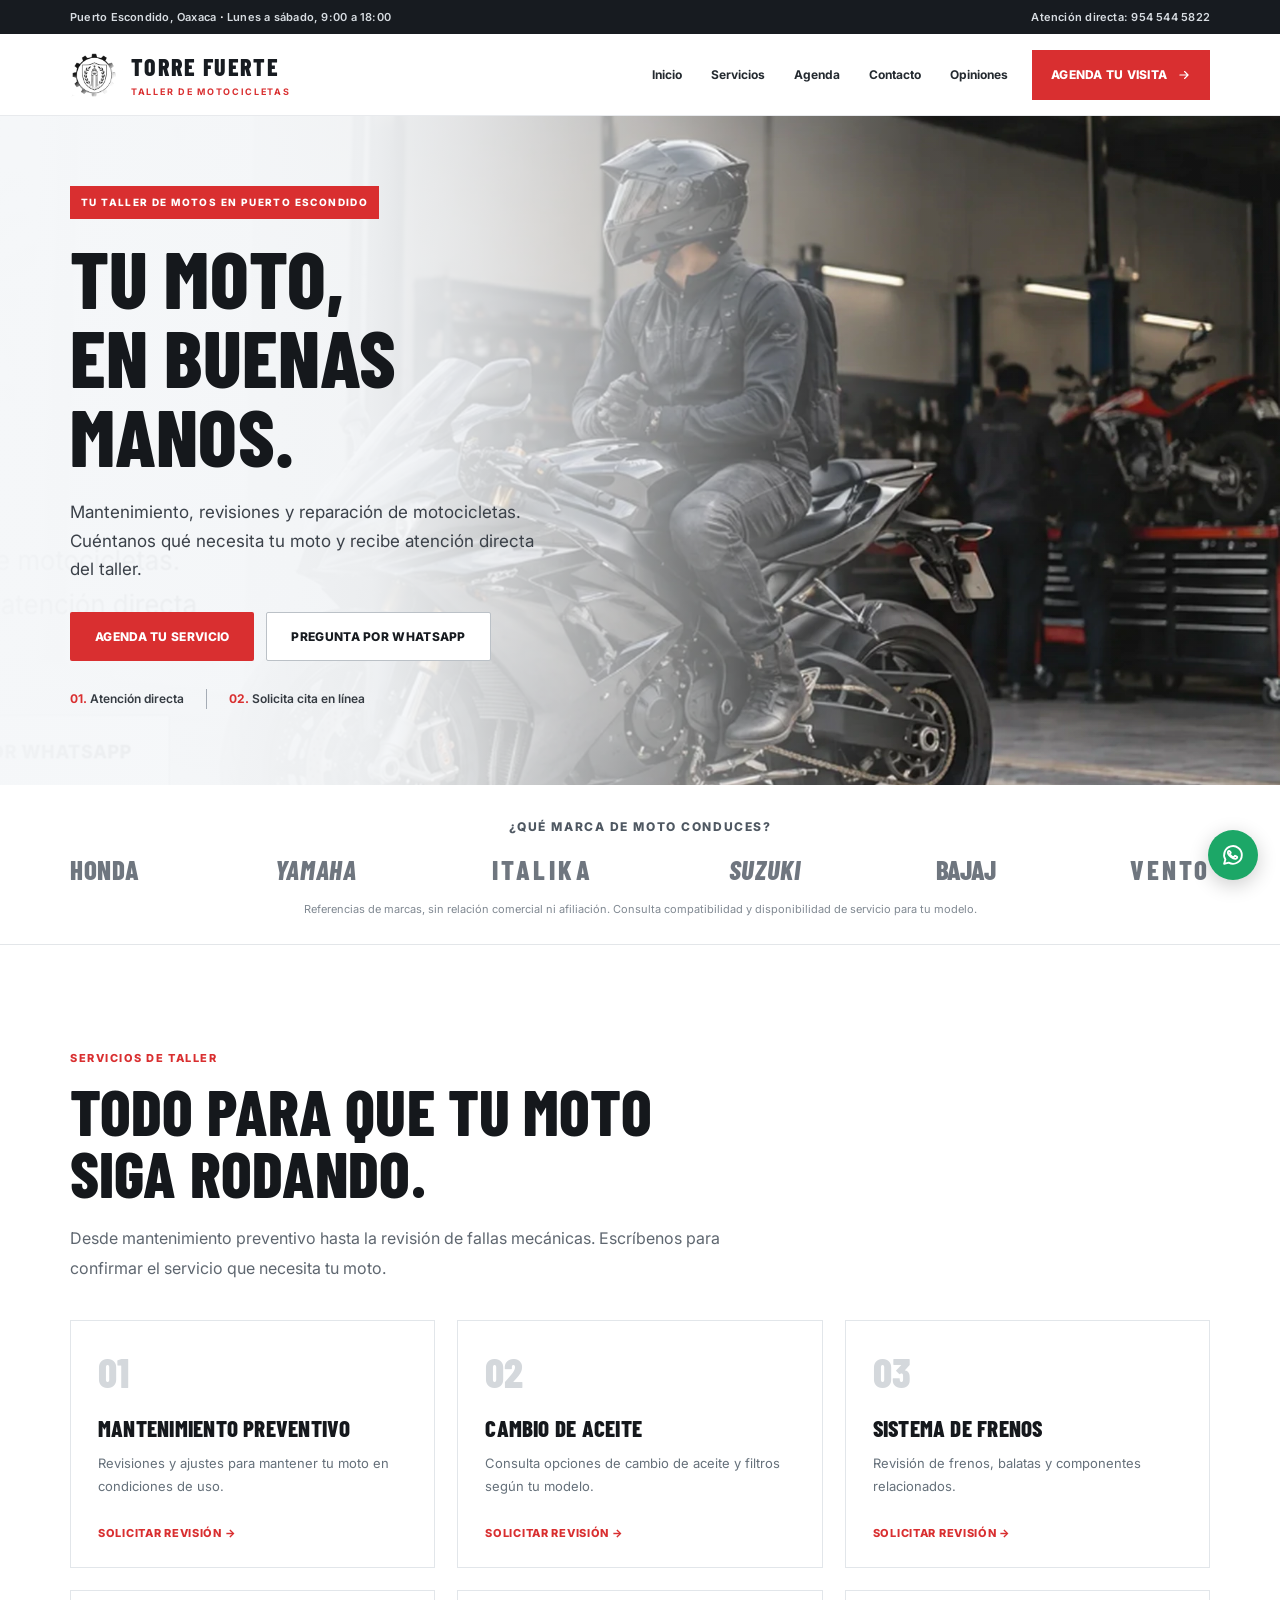
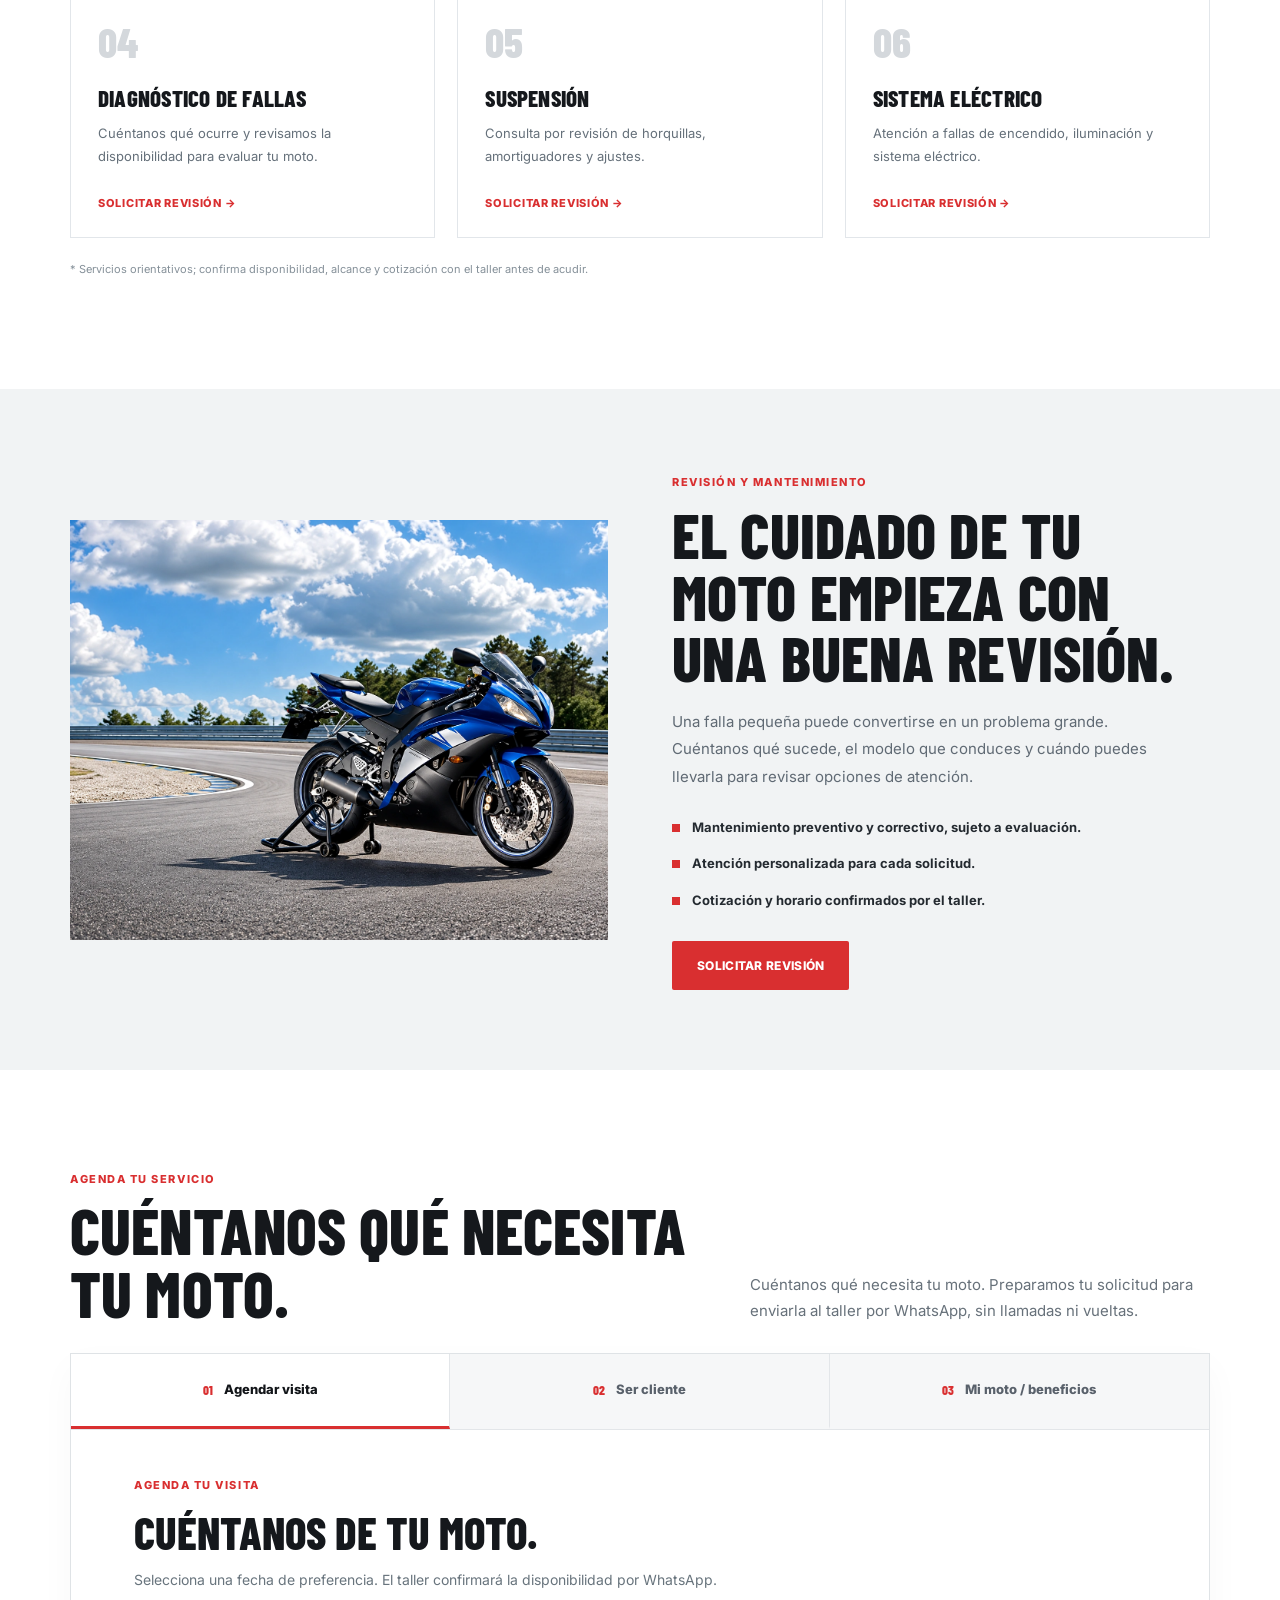
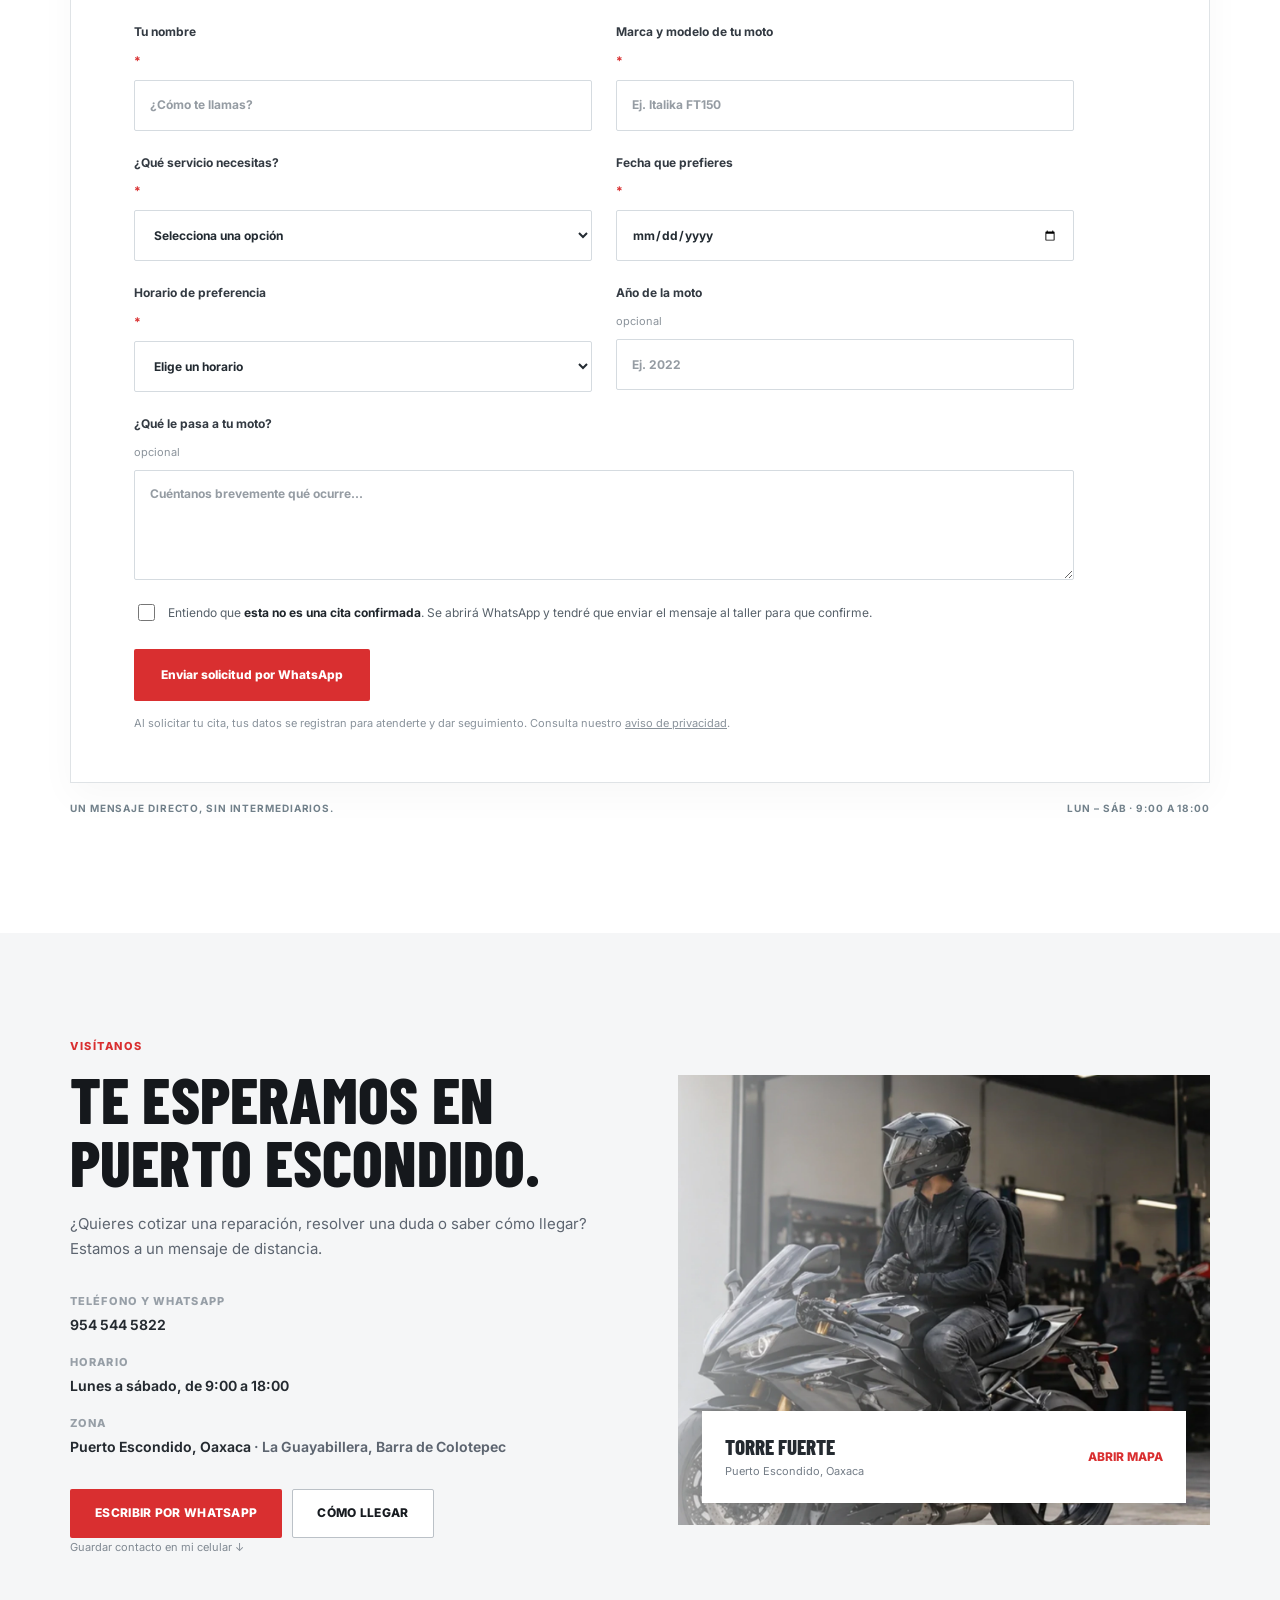
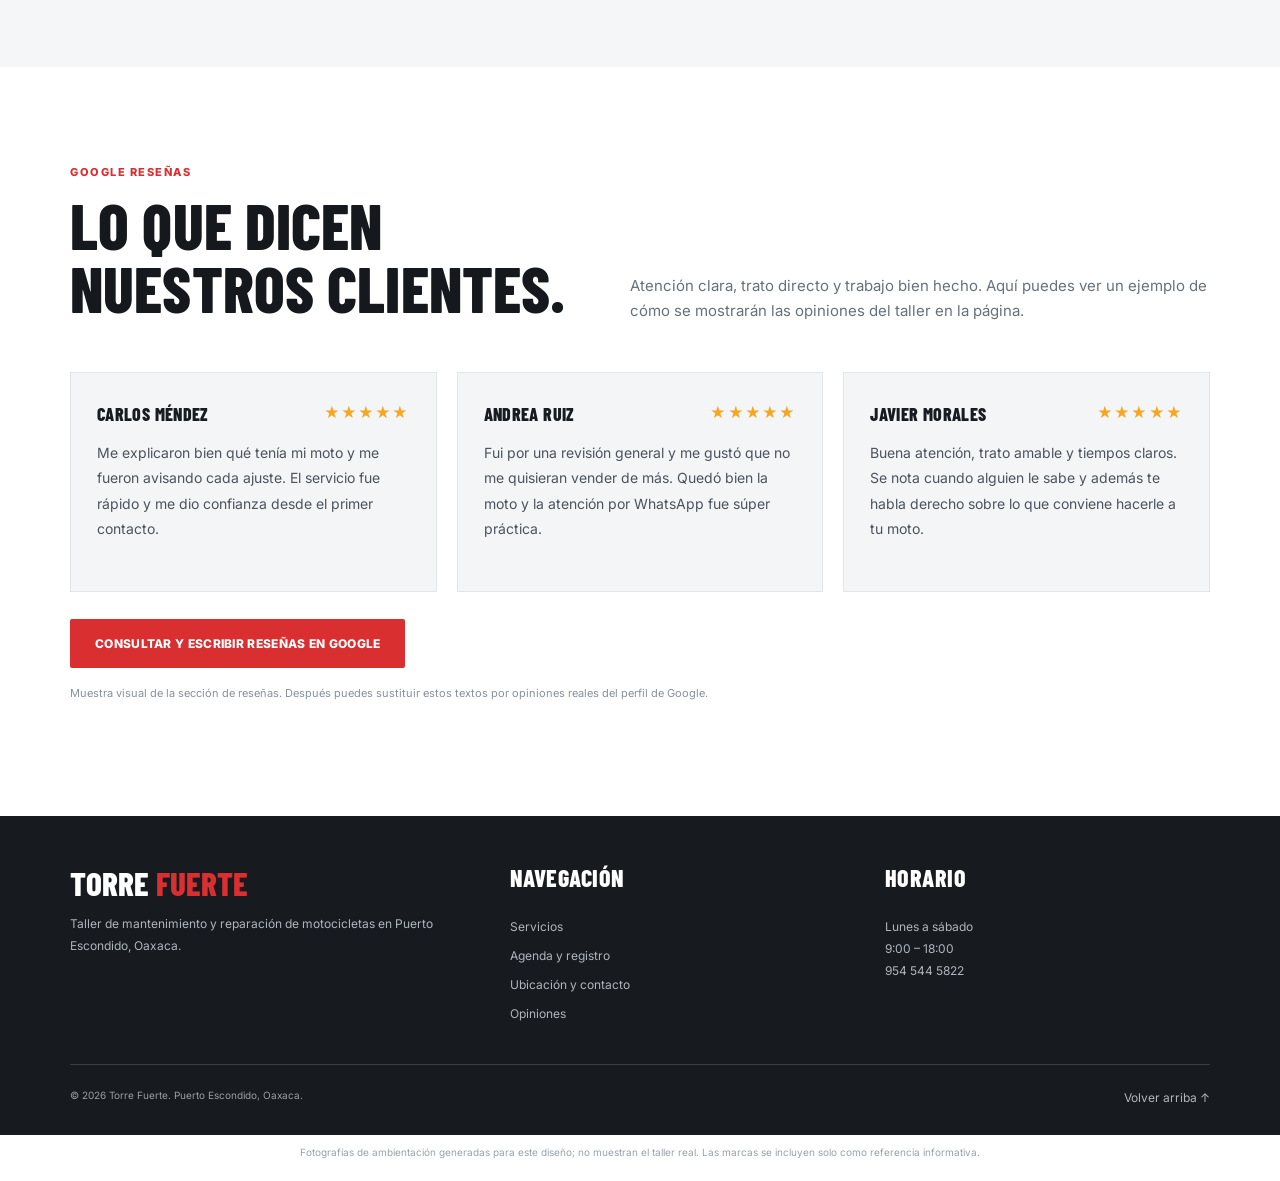
==== commit 9ff4936f: "Crear orden interna automáticamente al tocar WhatsApp sin alterar la experiencia del cliente" ====
--- a/index.html
+++ b/index.html
@@ -50,13 +50,7 @@
   .nav-wrap .nav-btn{min-width:65px;height:37px;padding:0 8px;font-size:10px}
   .nav-wrap .menu-toggle{flex-basis:28px;width:28px}
 }
-
-.tf-hp{position:absolute!important;left:-9999px!important;width:1px;height:1px;overflow:hidden;pointer-events:none}
-.tf-confirmation{border:1px solid #a7d5b8;background:#f0fbf4;border-radius:14px;padding:18px 20px;display:grid;gap:8px;margin:14px 0}
-.tf-confirmation>strong{font-size:12px;color:#276a45;letter-spacing:.015em}
-.tf-confirmation-folio{font-size:clamp(33px,6vw,48px);font-weight:900;letter-spacing:-.06em;line-height:1.1;color:#152d21;user-select:all}
-.tf-confirmation p{margin:0;color:#345545;font-size:13px}
-.tf-confirmation-whatsapp{display:inline-block;width:fit-content;color:#175e36;font-weight:850;font-size:13px;text-decoration:underline!important}
+.tf-hp{position:absolute!important;left:-9999px!important;width:1px!important;height:1px!important;overflow:hidden!important;pointer-events:none!important}
 </style><script type="application/ld+json">{"@context": "https://schema.org", "@type": "MotorcycleRepair", "name": "Torre Fuerte", "telephone": "+52 954 544 5822", "description": "Taller de motocicletas en Puerto Escondido, Oaxaca.", "url": "https://webpagepxm.github.io/torre-fuerte/", "address": {"@type": "PostalAddress", "addressLocality": "Puerto Escondido", "addressRegion": "Oaxaca", "addressCountry": "MX"}, "openingHoursSpecification": [{"@type": "OpeningHoursSpecification", "dayOfWeek": ["Monday", "Tuesday", "Wednesday", "Thursday", "Friday", "Saturday"], "opens": "09:00", "closes": "18:00"}]}</script></head>
 <body><a class="skip-link" href="#principal">Saltar al contenido</a>
 <div class="info-bar"><div class="info-bar-inner"><span>Puerto Escondido, Oaxaca <b>·</b> Lunes a sábado, 9:00 a 18:00</span><span>Atención directa: <a href="tel:+529545445822">954 544 5822</a></span></div></div>
@@ -86,10 +80,9 @@
 <div aria-labelledby="tab-cita" class="booking-panel" data-panel="cita" id="panel-cita" role="tabpanel">
 <div class="panel-intro"><p class="eyebrow">AGENDA TU VISITA</p><h3>Cuéntanos de tu moto.</h3><p>Selecciona una fecha de preferencia. El taller confirmará la disponibilidad por WhatsApp.</p></div>
 <form class="booking-form" id="form-cita">
-<div class="tf-hp" aria-hidden="true"><label>Sitio web <input type="text" name="website" tabindex="-1" autocomplete="off"/></label></div>
+<div class="tf-hp" aria-hidden="true"><label>Sitio web<input type="text" name="website" tabindex="-1" autocomplete="off"/></label></div>
 <div class="form-grid">
 <label class="field">Tu nombre <span>*</span><input autocomplete="name" maxlength="65" name="nombre" placeholder="¿Cómo te llamas?" required=""/></label>
-<label class="field">Teléfono de contacto <span>*</span><input type="tel" autocomplete="tel" inputmode="tel" maxlength="20" name="telefono" placeholder="Ej. 954 123 4567" required=""/></label>
 <label class="field">Marca y modelo de tu moto <span>*</span><input maxlength="70" name="moto" placeholder="Ej. Italika FT150" required=""/></label>
 <label class="field">¿Qué servicio necesitas? <span>*</span>
 <select name="servicio" required=""><option disabled="" selected="" value="">Selecciona una opción</option><option>Revisión general</option><option>Cambio de aceite</option><option>Frenos</option><option>Suspensión</option><option>Falla eléctrica</option><option>Diagnóstico</option><option>Otro / no estoy seguro</option></select>
@@ -99,11 +92,9 @@
 <label class="field">Año de la moto <span class="optional">opcional</span><input inputmode="numeric" maxlength="4" name="anio" pattern="[0-9]{4}" placeholder="Ej. 2022" title="Escribe un año de 4 dígitos"/></label>
 <label class="field field-full">¿Qué le pasa a tu moto? <span class="optional">opcional</span><textarea maxlength="350" name="detalle" placeholder="Cuéntanos brevemente qué ocurre..." rows="3"></textarea></label>
 </div>
-<label class="check-line"><input name="confirmacion" required="" type="checkbox"/><span>Entiendo que <strong>esta no es una cita confirmada</strong>; el taller confirmará fecha y horario por WhatsApp.</span></label>
-<label class="check-line"><input name="almacenamiento" required="" type="checkbox"/><span>Acepto que el taller guarde mi información de contacto y de la motocicleta para gestionar esta solicitud y dar seguimiento. Consulta el <a href="aviso-privacidad.html" target="_blank" rel="noopener" style="text-decoration:underline">aviso de privacidad</a>.</span></label>
-<button class="button button-gold form-submit" type="submit"><span>Enviar solicitud de cita</span></button>
-<div id="cita-resultado" role="status" aria-live="polite" class="form-note"></div>
-<p class="form-note">Al enviar tu solicitud recibirás un folio que identificará la cita, la comanda de la moto y la nota de servicio. La cita todavía no estará confirmada.</p>
+<label class="check-line"><input name="confirmacion" required="" type="checkbox"/><span>Entiendo que <strong>esta no es una cita confirmada</strong>. Se abrirá WhatsApp y tendré que enviar el mensaje al taller para que confirme.</span></label>
+<button class="button button-gold form-submit" type="submit"><span>Enviar solicitud por WhatsApp</span></button>
+<p class="form-note">Al solicitar tu cita, tus datos se registran para atenderte y dar seguimiento. Consulta nuestro <a href="aviso-privacidad.html" target="_blank" rel="noopener" style="text-decoration:underline">aviso de privacidad</a>.</p>
 </form>
 </div>
 <div aria-labelledby="tab-alta" class="booking-panel" data-panel="alta" hidden="" id="panel-alta" role="tabpanel">
@@ -141,7 +132,7 @@
 </div></section>
 <section id="contacto" class="location" aria-labelledby="contact-title"><div class="container location-layout"><div><span class="section-kicker">VISÍTANOS</span><h2 id="contact-title">TE ESPERAMOS EN PUERTO ESCONDIDO.</h2><p class="muted">¿Quieres cotizar una reparación, resolver una duda o saber cómo llegar? Estamos a un mensaje de distancia.</p><dl class="contact-facts"><div><dt>Teléfono y WhatsApp</dt><dd><a href="tel:+529545445822">954 544 5822</a></dd></div><div><dt>Horario</dt><dd>Lunes a sábado, de 9:00 a 18:00</dd></div><div><dt>Zona</dt><dd>Puerto Escondido, Oaxaca <span class="muted">· La Guayabillera, Barra de Colotepec</span></dd></div></dl><div class="contacts-buttons"><a class="btn btn-red" href="https://wa.me/529545445822?text=Hola%2C%20tengo%20una%20consulta%20para%20el%20taller." target="_blank" rel="noopener">ESCRIBIR POR WHATSAPP</a><a class="btn btn-white" href="https://maps.app.goo.gl/jk7q4YBHturbASLq6?g_st=iwb" target="_blank" rel="noopener">CÓMO LLEGAR</a></div><p class="fineprint"><a href="torre-fuerte.vcf" download>Guardar contacto en mi celular ↓</a></p></div><div class="location-art"><img src="assets/moto-deportiva-taller.webp" loading="lazy" alt="Moto deportiva frente a un taller"><div class="location-card"><div><strong>TORRE FUERTE</strong><small>Puerto Escondido, Oaxaca</small></div><a href="https://maps.app.goo.gl/jk7q4YBHturbASLq6?g_st=iwb" target="_blank" rel="noopener">ABRIR MAPA</a></div></div></div></section>
 <section class="reviews" id="opiniones" aria-labelledby="reviews-title"><div class="container"><div class="reviews-top"><div><span class="section-kicker">GOOGLE RESEÑAS</span><h2 id="reviews-title">LO QUE DICEN NUESTROS CLIENTES.</h2></div><p>Atención clara, trato directo y trabajo bien hecho. Aquí puedes ver un ejemplo de cómo se mostrarán las opiniones del taller en la página.</p></div><div class="review-grid"><article class="review-item"><div class="review-meta"><span class="review-name">Carlos Méndez</span><span class="review-stars" aria-label="5 de 5 estrellas">★★★★★</span></div><p>Me explicaron bien qué tenía mi moto y me fueron avisando cada ajuste. El servicio fue rápido y me dio confianza desde el primer contacto.</p></article><article class="review-item"><div class="review-meta"><span class="review-name">Andrea Ruiz</span><span class="review-stars" aria-label="5 de 5 estrellas">★★★★★</span></div><p>Fui por una revisión general y me gustó que no me quisieran vender de más. Quedó bien la moto y la atención por WhatsApp fue súper práctica.</p></article><article class="review-item"><div class="review-meta"><span class="review-name">Javier Morales</span><span class="review-stars" aria-label="5 de 5 estrellas">★★★★★</span></div><p>Buena atención, trato amable y tiempos claros. Se nota cuando alguien le sabe y además te habla derecho sobre lo que conviene hacerle a tu moto.</p></article></div><a class="btn btn-red review-button" href="https://share.google/BNSdS2MYYwZAegxCZ" target="_blank" rel="noopener">CONSULTAR Y ESCRIBIR RESEÑAS EN GOOGLE</a><p class="reviews-note">Muestra visual de la sección de reseñas. Después puedes sustituir estos textos por opiniones reales del perfil de Google.</p></div></section>
-</main><footer class="footer"><div class="container"><div class="footer-grid"><div><div class="footer-brand">TORRE <span>FUERTE</span></div><p class="footer-note">Taller de mantenimiento y reparación de motocicletas en Puerto Escondido, Oaxaca.</p></div><div><h3>NAVEGACIÓN</h3><div class="footer-links"><a href="#servicios">Servicios</a><a href="#agenda">Agenda y registro</a><a href="#contacto">Ubicación y contacto</a><a href="#opiniones">Opiniones</a></div></div><div><h3>HORARIO</h3><p>Lunes a sábado<br>9:00 – 18:00<br><a href="tel:+529545445822">954 544 5822</a></p></div></div><div class="footer-bottom"><span>© <span id="year">2026</span> Torre Fuerte. Puerto Escondido, Oaxaca.</span><span><a href="operacion/" aria-label="Acceso privado para personal del taller">Acceso al taller</a> · <a href="#inicio">Volver arriba ↑</a></span></div></div></footer><div class="editor-note">Fotografías de ambientación generadas para este diseño; no muestran el taller real. Las marcas se incluyen solo como referencia informativa.</div>
+</main><footer class="footer"><div class="container"><div class="footer-grid"><div><div class="footer-brand">TORRE <span>FUERTE</span></div><p class="footer-note">Taller de mantenimiento y reparación de motocicletas en Puerto Escondido, Oaxaca.</p></div><div><h3>NAVEGACIÓN</h3><div class="footer-links"><a href="#servicios">Servicios</a><a href="#agenda">Agenda y registro</a><a href="#contacto">Ubicación y contacto</a><a href="#opiniones">Opiniones</a></div></div><div><h3>HORARIO</h3><p>Lunes a sábado<br>9:00 – 18:00<br><a href="tel:+529545445822">954 544 5822</a></p></div></div><div class="footer-bottom"><span>© <span id="year">2026</span> Torre Fuerte. Puerto Escondido, Oaxaca.</span><a href="#inicio">Volver arriba ↑</a></div></div></footer><div class="editor-note">Fotografías de ambientación generadas para este diseño; no muestran el taller real. Las marcas se incluyen solo como referencia informativa.</div>
 <a class="floating-wa" href="https://wa.me/529545445822?text=Hola%2C%20quisiera%20hacer%20una%20consulta." target="_blank" rel="noopener" aria-label="Abrir WhatsApp del taller"><svg xmlns="http://www.w3.org/2000/svg" viewBox="0 0 24 24" fill="none" stroke="currentColor" stroke-width="1.8" stroke-linecap="round" stroke-linejoin="round" aria-hidden="true"><path d="M20 11.5a8.5 8.5 0 0 1-12.6 7.4L3 20l1.2-4.2A8.5 8.5 0 1 1 20 11.5Z"/><path d="M8.6 8.3c-.3-.6-.6-.6-.9-.6-.4 0-.8.4-.9.7-.6 1.2.8 3.5 2.9 5.1 1.8 1.5 3.4 1.9 4.5 1.7.7-0.1 1.3-0.8 1.4-1.4.1-.5-0.1-.6-.5-.8l-1.4-.7c-.3-.1-.5 0-.7.3l-.6.8c-.2.2-.4.2-.7.1-1.2-.5-2.3-1.5-3-2.5-.2-.3-.2-.5 0-.7l.5-.6c.2-.3.2-.5.1-.7Z"/></svg></a>
 <script>
 (function(){
@@ -195,95 +186,74 @@
   };
   if(dateInput){dateInput.min=localDate(new Date());}
   const booking=document.getElementById('form-cita');
-  let requestAttemptId = null;
-  let requestAttemptSnapshot = "";
-  booking?.addEventListener('submit',async event=>{
+  let lastBookingAttempt={snapshot:"",key:"",time:0};
+  booking?.addEventListener('submit',event=>{
     event.preventDefault();
-    if(!booking.reportValidity()) return;
+    if(!booking.reportValidity())return;
     const date=formValue(booking,'fecha');
     const dt=new Date(date+'T12:00:00');
-    if(!Number.isFinite(dt.getTime()) || dt.getDay()===0){
+    if(!Number.isFinite(dt.getTime())||dt.getDay()===0){
       dateInput.setCustomValidity('El taller atiende de lunes a sábado. Elige otra fecha.');
       dateInput.reportValidity();return;
     }
-    if(date < localDate(new Date())){
+    if(date<localDate(new Date())){
       dateInput.setCustomValidity('Selecciona una fecha a partir de hoy.');
       dateInput.reportValidity();return;
     }
     dateInput.setCustomValidity('');
-    const phone=formValue(booking,'telefono').replace(/\D/g,'');
-    const result=document.getElementById('cita-resultado');
-    if(phone.length<10||phone.length>15){result.textContent='Introduce un teléfono válido de 10 a 15 dígitos.';return;}
     const lines=[
       '¡Hola, Torre Fuerte! Quisiera solicitar una cita desde su página web.',
       '',
       'Nombre: '+formValue(booking,'nombre'),
-      'Teléfono: '+formValue(booking,'telefono'),
       'Mi moto: '+formValue(booking,'moto'),
       'Servicio solicitado: '+formValue(booking,'servicio'),
       'Fecha de preferencia: '+date,
       'Horario de preferencia: '+formValue(booking,'horario')
     ];
-    if(formValue(booking,'anio')) lines.push('Año de la moto: '+formValue(booking,'anio'));
-    if(formValue(booking,'detalle')) lines.push('Descripción: '+formValue(booking,'detalle'));
+    if(formValue(booking,'anio'))lines.push('Año de la moto: '+formValue(booking,'anio'));
+    if(formValue(booking,'detalle'))lines.push('Descripción: '+formValue(booking,'detalle'));
     lines.push('','¿Me pueden confirmar disponibilidad? Entiendo que todavía no es una cita confirmada.');
+
+    // Tras bambalinas: registrar la solicitud sin alterar el flujo visible de WhatsApp.
+    // Iniciar el fetch ANTES de abrir WhatsApp, sin esperarlo: evita bloqueo del popup.
     const settings=window.TF_CONFIG||{};
-    const configured=/^https:\/\/[a-z0-9-]+\.supabase\.co\/?$/.test(settings.supabaseUrl||'') &&
-      typeof settings.supabasePublishableKey==='string' && settings.supabasePublishableKey.length>25;
-    result.replaceChildren();
-    if(!configured){
-      const notice=document.createElement('p');
-      notice.textContent='El registro con folio aún no está activado. Envía tu solicitud al taller por WhatsApp.';
-      const a=document.createElement('a');a.href=wa(lines.join('\n'));a.target='_blank';a.rel='noopener';
-      a.textContent='Abrir WhatsApp para enviar mi solicitud';a.style.textDecoration='underline';
-      result.append(notice,a);return;
+    const configured=/^https:\/\/[a-z0-9-]+\.supabase\.co\/?$/.test(settings.supabaseUrl||'')
+      &&typeof settings.supabasePublishableKey==='string'&&settings.supabasePublishableKey.length>25;
+    const isBot=Boolean(formValue(booking,'website'));
+    if(configured&&!isBot){
+      const snapshot=JSON.stringify([
+        formValue(booking,'nombre'),formValue(booking,'moto'),formValue(booking,'servicio'),
+        date,formValue(booking,'horario'),formValue(booking,'anio'),formValue(booking,'detalle')
+      ]);
+      if(lastBookingAttempt.snapshot!==snapshot||Date.now()-lastBookingAttempt.time>15*60*1000){
+        lastBookingAttempt={snapshot,key:crypto.randomUUID(),time:Date.now()};
+      }
+      try{
+        fetch(settings.supabaseUrl.replace(/\/$/,'')+'/functions/v1/tf-create-request',{
+          method:'POST',
+          headers:{'Content-Type':'application/json','apikey':settings.supabasePublishableKey},
+          keepalive:true,
+          credentials:'omit',
+          body:JSON.stringify({
+            nombre:formValue(booking,'nombre'),
+            moto:formValue(booking,'moto'),
+            anio:formValue(booking,'anio'),
+            servicio:formValue(booking,'servicio'),
+            fecha:date,
+            horario:formValue(booking,'horario'),
+            detalle:formValue(booking,'detalle'),
+            idempotency_key:lastBookingAttempt.key,
+            consent:true
+          })
+        }).then(response=>{
+          if(!response.ok)console.warn('Torre Fuerte: no se registró la solicitud en el panel.',response.status);
+        }).catch(()=>console.warn('Torre Fuerte: no fue posible conectar el registro interno.'));
+      }catch{
+        console.warn('Torre Fuerte: no se pudo iniciar el registro interno.');
+      }
     }
-    const submit=booking.querySelector('button[type="submit"]');submit.disabled=true;
-    const snapshot=JSON.stringify([
-      formValue(booking,'nombre'),phone,formValue(booking,'moto'),
-      formValue(booking,'servicio'),date,formValue(booking,'horario'),
-      formValue(booking,'anio'),formValue(booking,'detalle')
-    ]);
-    // Mantener la misma clave al reintentar exactamente la misma solicitud,
-    // cambiarla si el usuario modifica datos después de un intento fallido.
-    if(!requestAttemptId||requestAttemptSnapshot!==snapshot){
-      requestAttemptId=crypto.randomUUID();requestAttemptSnapshot=snapshot;
-    }
-    try{
-      const response=await fetch(settings.supabaseUrl.replace(/\/$/,'')+'/functions/v1/tf-create-request',{
-        method:'POST',headers:{'Content-Type':'application/json',apikey:settings.supabasePublishableKey},
-        body:JSON.stringify({
-          nombre:formValue(booking,'nombre'),telefono:formValue(booking,'telefono'),
-          moto:formValue(booking,'moto'),anio:formValue(booking,'anio'),
-          servicio:formValue(booking,'servicio'),fecha:date,horario:formValue(booking,'horario'),
-          detalle:formValue(booking,'detalle'),idempotency_key:requestAttemptId,
-          website:formValue(booking,'website'),
-          consent:booking.elements.namedItem('almacenamiento').checked
-        })
-      });
-      const payload=await response.json();
-      if(!response.ok||!payload.ok||!payload.folio)throw Error(payload.error||'No se pudo guardar.');
-      const success=document.createElement('div');success.className='tf-confirmation';
-      const eyebrow=document.createElement('strong');eyebrow.textContent='Solicitud recibida · Folio de seguimiento';
-      const folio=document.createElement('span');folio.className='tf-confirmation-folio';folio.textContent=payload.folio;
-      const description=document.createElement('p');
-      description.textContent='Guarda este folio. El taller lo usará para tu cita, la comanda de la moto y la nota del servicio. Tu cita todavía está pendiente de confirmar.';
-      const link=document.createElement('a');link.href=wa([...lines,'Folio: '+payload.folio].join('\n'));
-      link.target='_blank';link.rel='noopener';link.textContent='Enviar este folio al taller por WhatsApp';
-      link.className='tf-confirmation-whatsapp';
-      success.append(eyebrow,folio,description,link);
-      result.append(success);
-      requestAttemptId=null;requestAttemptSnapshot="";
-      booking.reset();
-    }catch(error){
-      const err=document.createElement('p');err.textContent='No se pudo guardar la solicitud: '+(error?.message||'intenta de nuevo')+
-        '. Vuelve a intentarlo; no se ha confirmado ningún folio.';
-      const link=document.createElement('a');
-      link.href=wa([...lines,'No se generó folio desde la web. Solicito confirmación por WhatsApp.'].join('\n'));
-      link.target='_blank';link.rel='noopener';link.textContent='Contactar al taller por WhatsApp sin folio';
-      link.style.textDecoration='underline';link.style.fontWeight='700';
-      result.append(err,link);
-    }finally{submit.disabled=false;}
+    // El cliente continúa exactamente igual: se abre WhatsApp con el mensaje original.
+    send(lines.join('\n'));
   });
   dateInput?.addEventListener('input',()=>dateInput.setCustomValidity(''));
   document.getElementById('form-alta')?.addEventListener('submit',event=>{
@@ -319,4 +289,4 @@
 (function(){
  document.querySelectorAll('[data-book]').forEach(a=>a.addEventListener('click',()=>{const tab=document.getElementById('tab-cita');if(tab)tab.click();}));
 })();
-</script><script src="tf-config.js"></script></body></html>+</script></body></html>
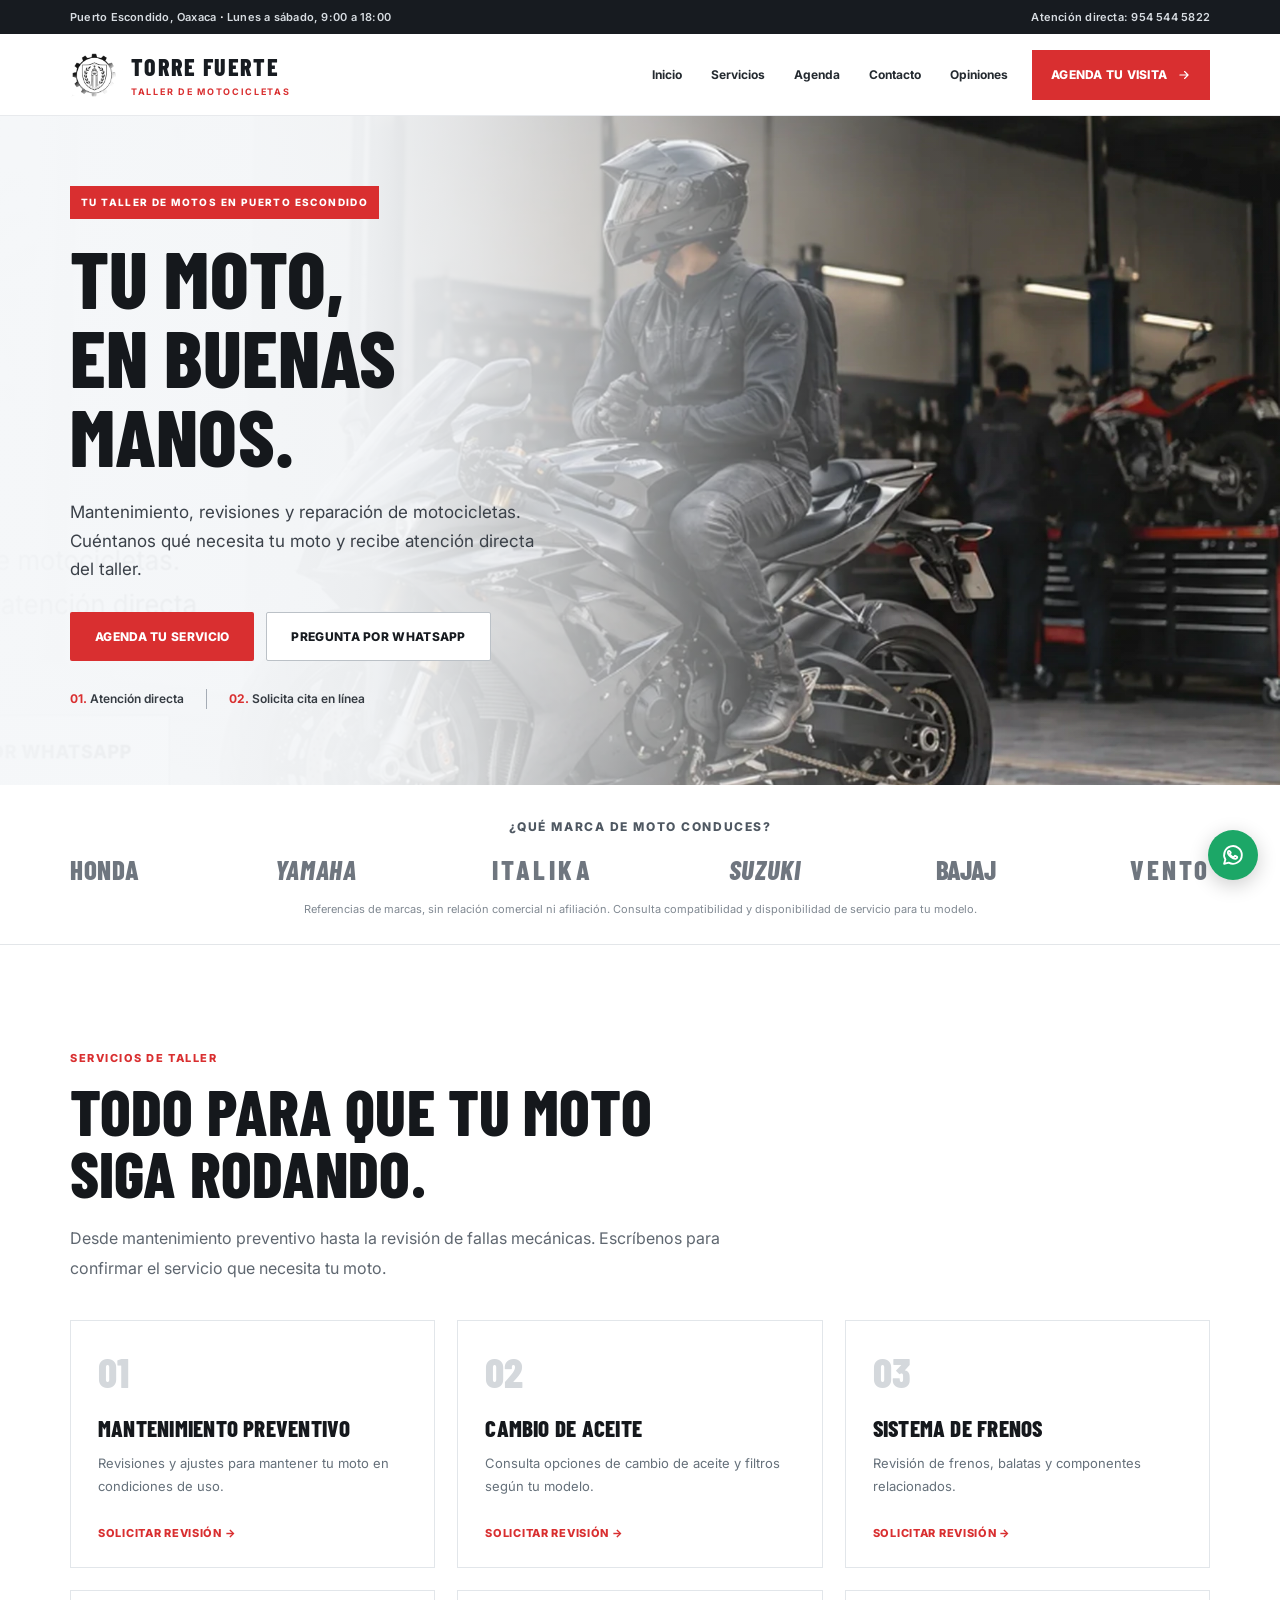
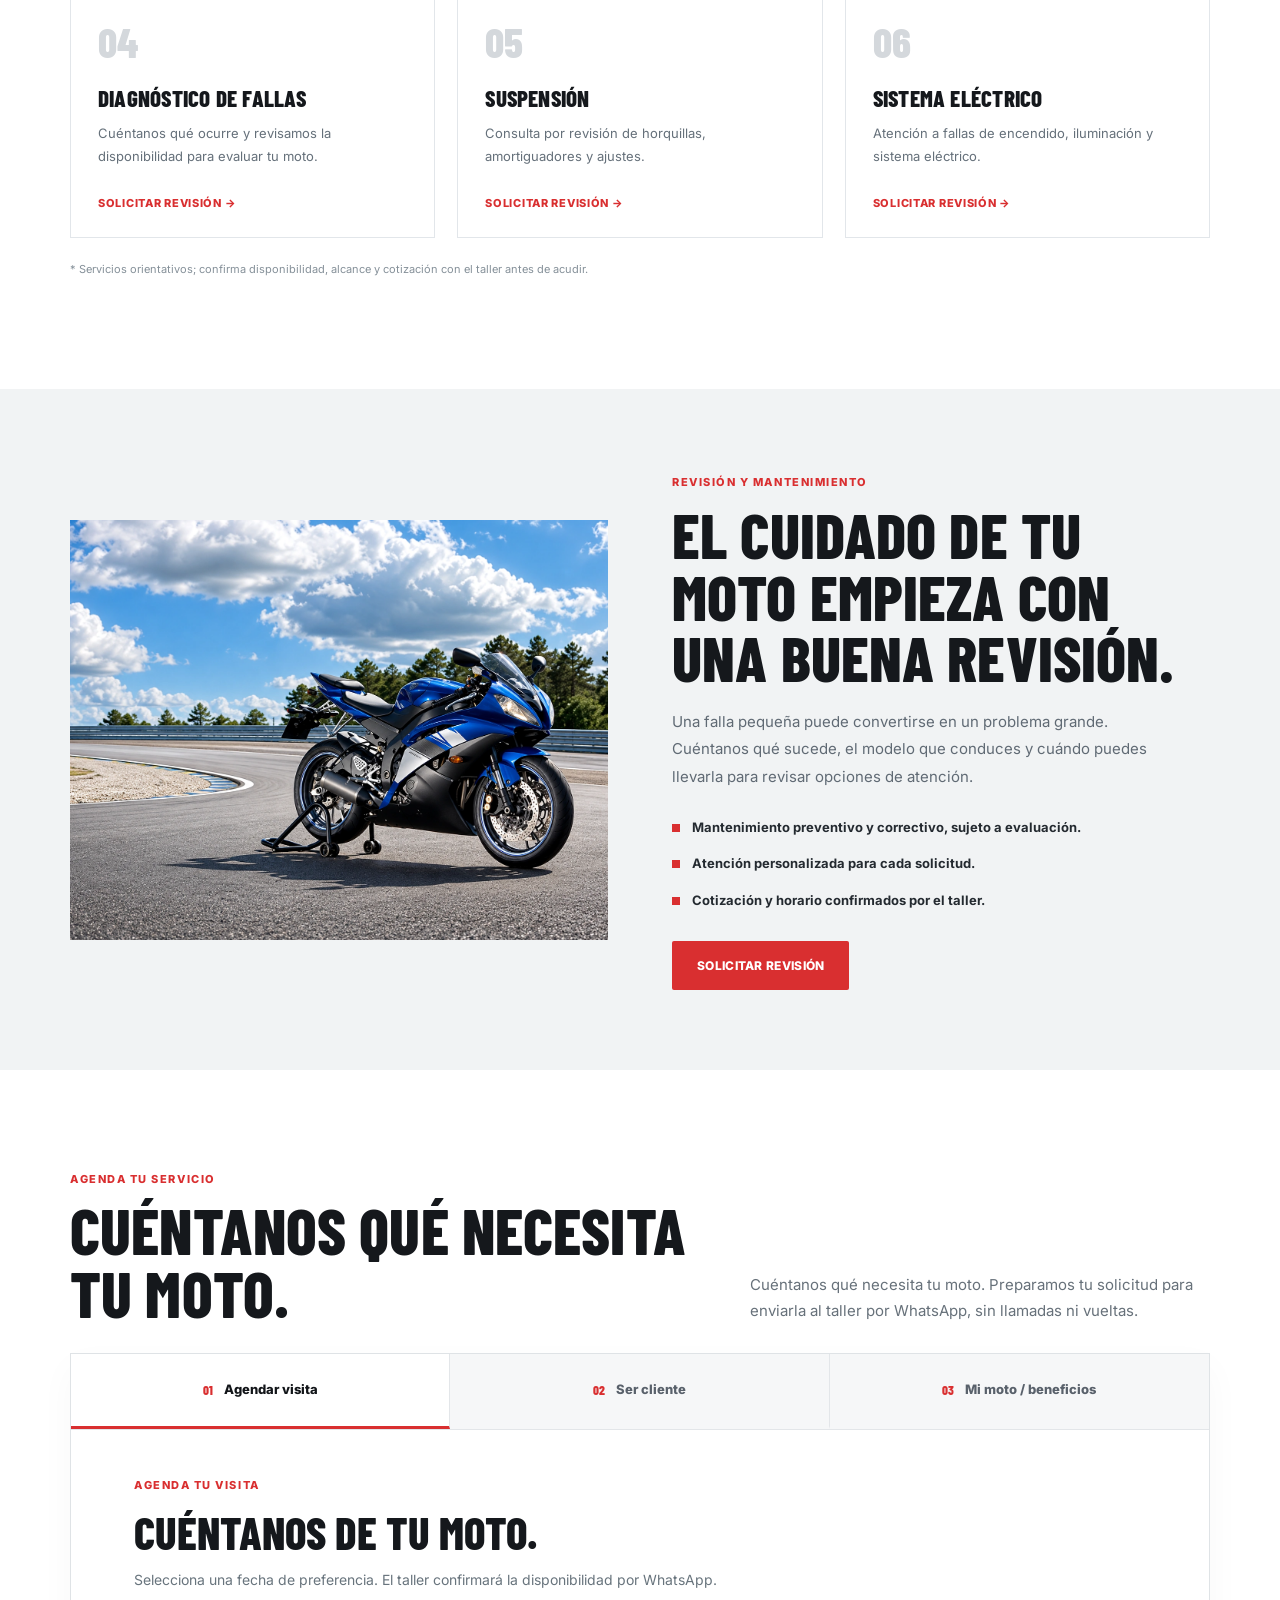
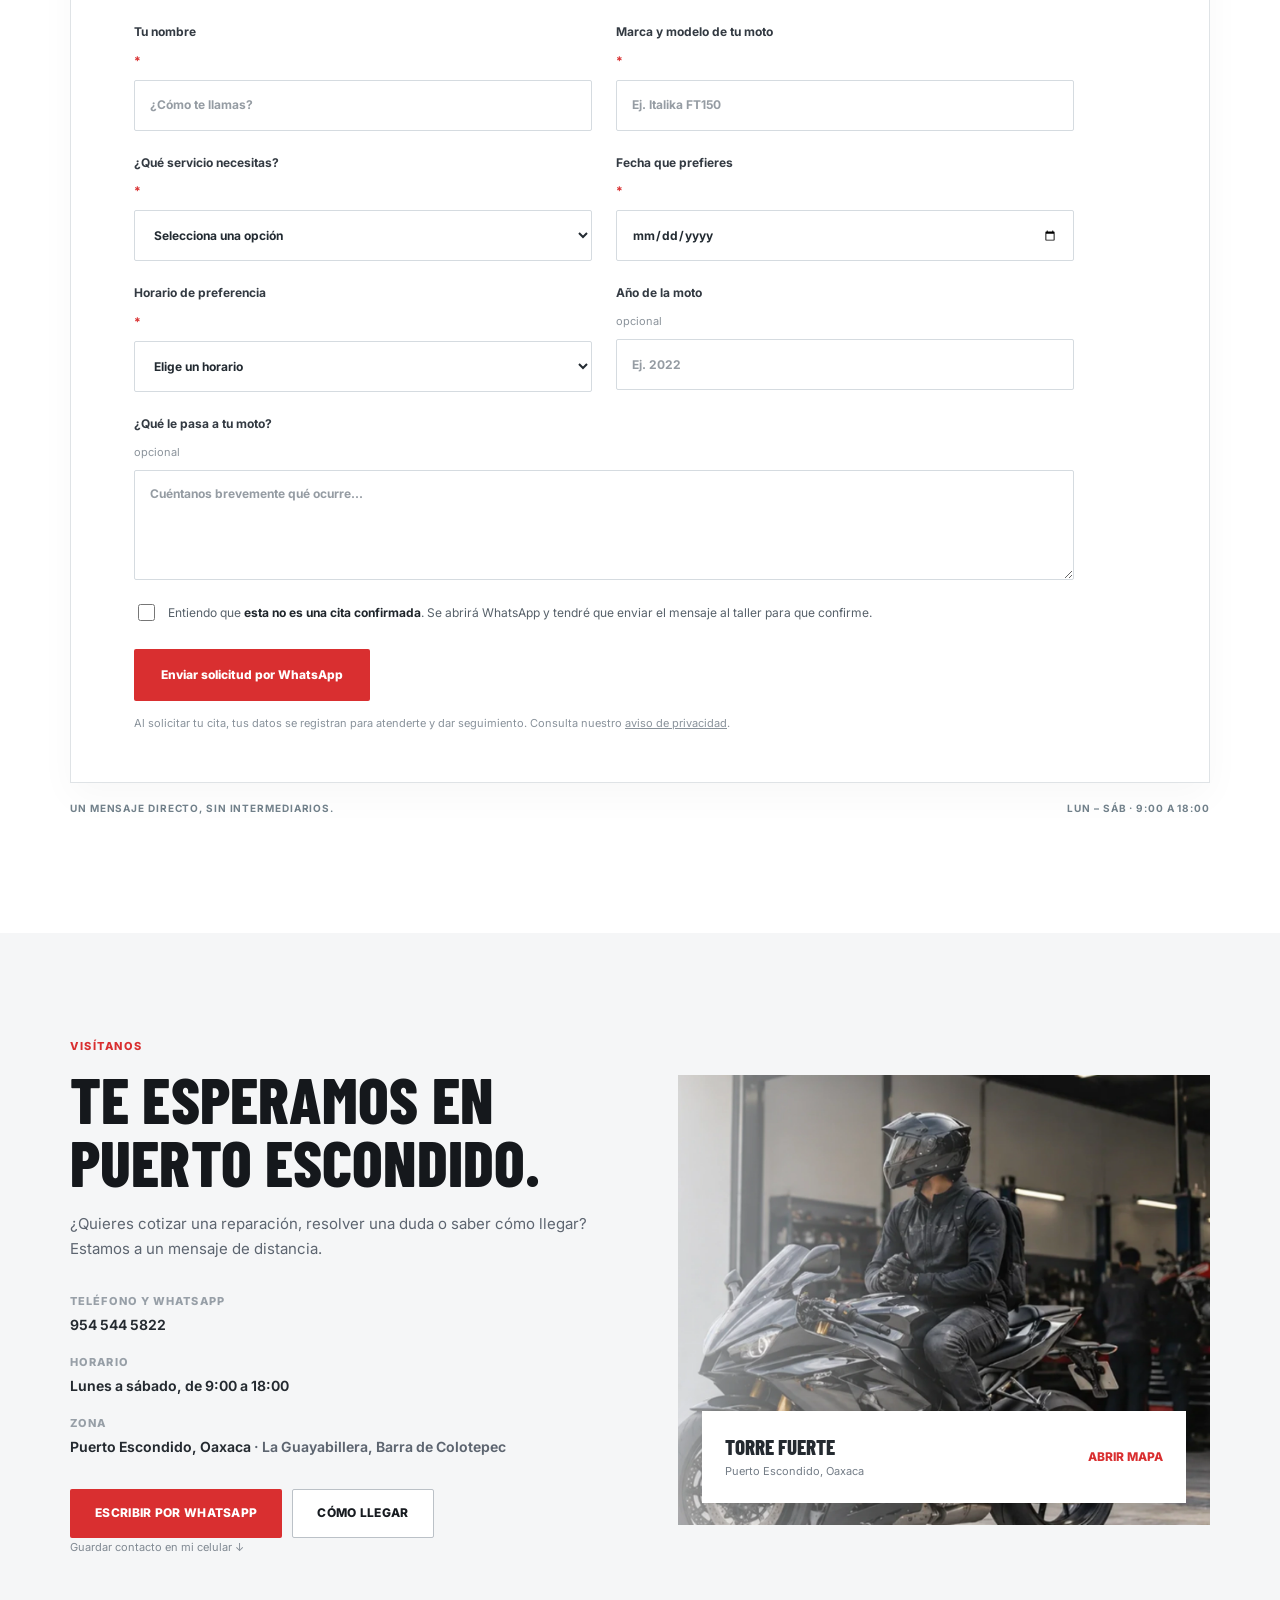
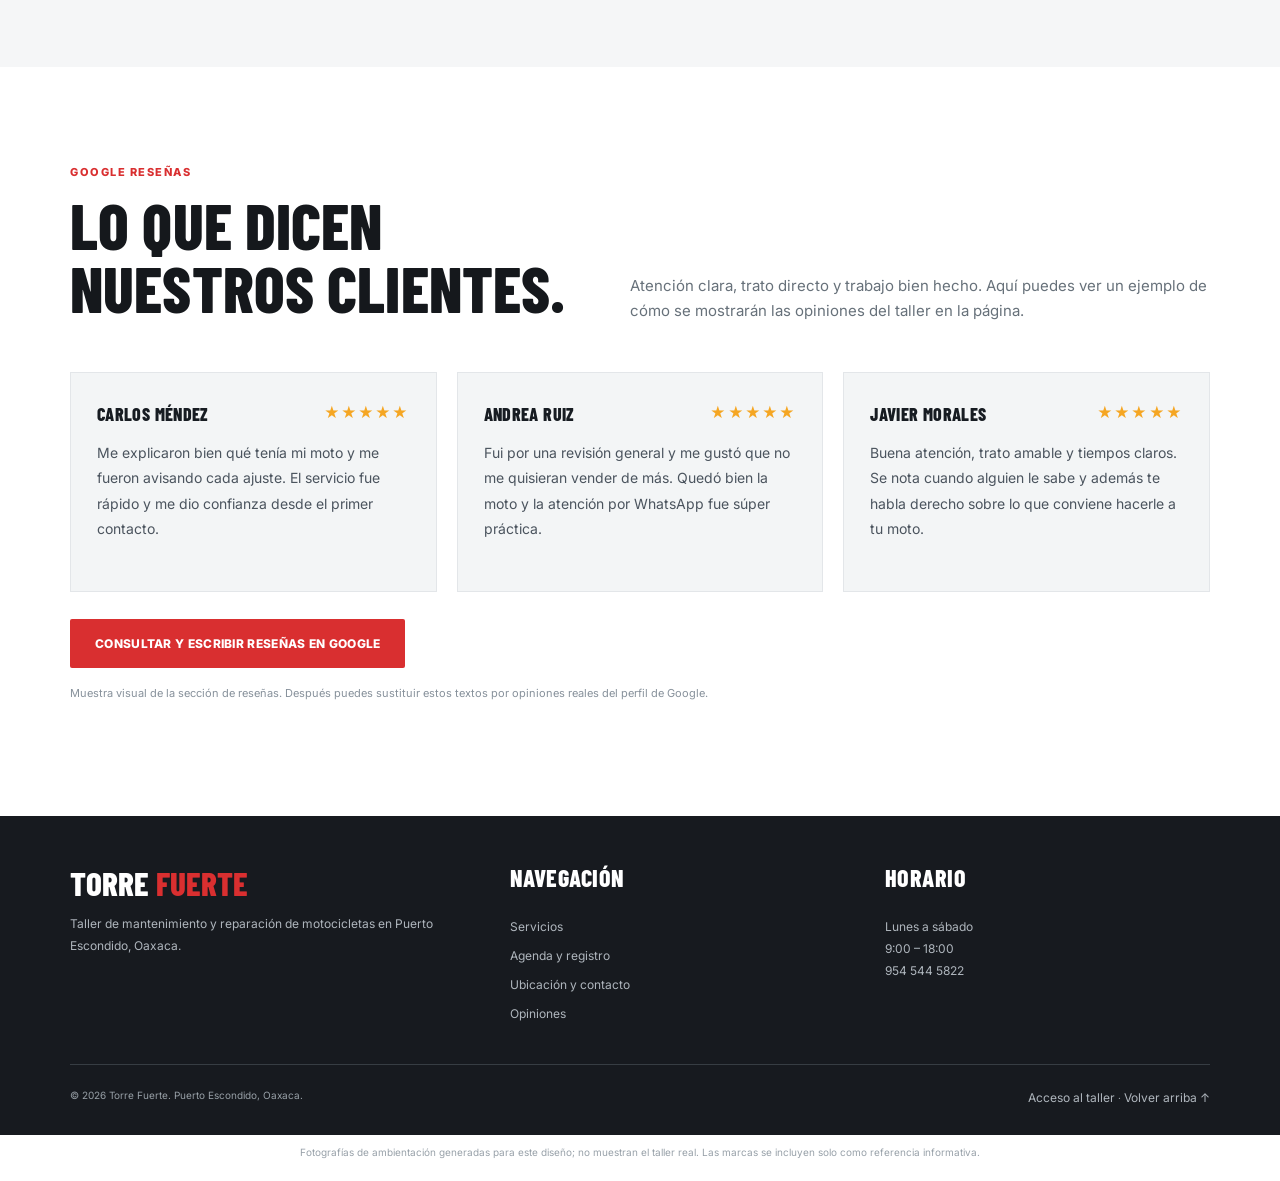
==== commit 5cd2abf8: "Mantener formulario de WhatsApp de un solo clic con registro interno oculto" ====
--- a/index.html
+++ b/index.html
@@ -50,7 +50,13 @@
   .nav-wrap .nav-btn{min-width:65px;height:37px;padding:0 8px;font-size:10px}
   .nav-wrap .menu-toggle{flex-basis:28px;width:28px}
 }
-.tf-hp{position:absolute!important;left:-9999px!important;width:1px!important;height:1px!important;overflow:hidden!important;pointer-events:none!important}
+
+.tf-hp{position:absolute!important;left:-9999px!important;width:1px;height:1px;overflow:hidden;pointer-events:none}
+.tf-confirmation{border:1px solid #a7d5b8;background:#f0fbf4;border-radius:14px;padding:18px 20px;display:grid;gap:8px;margin:14px 0}
+.tf-confirmation>strong{font-size:12px;color:#276a45;letter-spacing:.015em}
+.tf-confirmation-folio{font-size:clamp(33px,6vw,48px);font-weight:900;letter-spacing:-.06em;line-height:1.1;color:#152d21;user-select:all}
+.tf-confirmation p{margin:0;color:#345545;font-size:13px}
+.tf-confirmation-whatsapp{display:inline-block;width:fit-content;color:#175e36;font-weight:850;font-size:13px;text-decoration:underline!important}
 </style><script type="application/ld+json">{"@context": "https://schema.org", "@type": "MotorcycleRepair", "name": "Torre Fuerte", "telephone": "+52 954 544 5822", "description": "Taller de motocicletas en Puerto Escondido, Oaxaca.", "url": "https://webpagepxm.github.io/torre-fuerte/", "address": {"@type": "PostalAddress", "addressLocality": "Puerto Escondido", "addressRegion": "Oaxaca", "addressCountry": "MX"}, "openingHoursSpecification": [{"@type": "OpeningHoursSpecification", "dayOfWeek": ["Monday", "Tuesday", "Wednesday", "Thursday", "Friday", "Saturday"], "opens": "09:00", "closes": "18:00"}]}</script></head>
 <body><a class="skip-link" href="#principal">Saltar al contenido</a>
 <div class="info-bar"><div class="info-bar-inner"><span>Puerto Escondido, Oaxaca <b>·</b> Lunes a sábado, 9:00 a 18:00</span><span>Atención directa: <a href="tel:+529545445822">954 544 5822</a></span></div></div>
@@ -132,7 +138,7 @@
 </div></section>
 <section id="contacto" class="location" aria-labelledby="contact-title"><div class="container location-layout"><div><span class="section-kicker">VISÍTANOS</span><h2 id="contact-title">TE ESPERAMOS EN PUERTO ESCONDIDO.</h2><p class="muted">¿Quieres cotizar una reparación, resolver una duda o saber cómo llegar? Estamos a un mensaje de distancia.</p><dl class="contact-facts"><div><dt>Teléfono y WhatsApp</dt><dd><a href="tel:+529545445822">954 544 5822</a></dd></div><div><dt>Horario</dt><dd>Lunes a sábado, de 9:00 a 18:00</dd></div><div><dt>Zona</dt><dd>Puerto Escondido, Oaxaca <span class="muted">· La Guayabillera, Barra de Colotepec</span></dd></div></dl><div class="contacts-buttons"><a class="btn btn-red" href="https://wa.me/529545445822?text=Hola%2C%20tengo%20una%20consulta%20para%20el%20taller." target="_blank" rel="noopener">ESCRIBIR POR WHATSAPP</a><a class="btn btn-white" href="https://maps.app.goo.gl/jk7q4YBHturbASLq6?g_st=iwb" target="_blank" rel="noopener">CÓMO LLEGAR</a></div><p class="fineprint"><a href="torre-fuerte.vcf" download>Guardar contacto en mi celular ↓</a></p></div><div class="location-art"><img src="assets/moto-deportiva-taller.webp" loading="lazy" alt="Moto deportiva frente a un taller"><div class="location-card"><div><strong>TORRE FUERTE</strong><small>Puerto Escondido, Oaxaca</small></div><a href="https://maps.app.goo.gl/jk7q4YBHturbASLq6?g_st=iwb" target="_blank" rel="noopener">ABRIR MAPA</a></div></div></div></section>
 <section class="reviews" id="opiniones" aria-labelledby="reviews-title"><div class="container"><div class="reviews-top"><div><span class="section-kicker">GOOGLE RESEÑAS</span><h2 id="reviews-title">LO QUE DICEN NUESTROS CLIENTES.</h2></div><p>Atención clara, trato directo y trabajo bien hecho. Aquí puedes ver un ejemplo de cómo se mostrarán las opiniones del taller en la página.</p></div><div class="review-grid"><article class="review-item"><div class="review-meta"><span class="review-name">Carlos Méndez</span><span class="review-stars" aria-label="5 de 5 estrellas">★★★★★</span></div><p>Me explicaron bien qué tenía mi moto y me fueron avisando cada ajuste. El servicio fue rápido y me dio confianza desde el primer contacto.</p></article><article class="review-item"><div class="review-meta"><span class="review-name">Andrea Ruiz</span><span class="review-stars" aria-label="5 de 5 estrellas">★★★★★</span></div><p>Fui por una revisión general y me gustó que no me quisieran vender de más. Quedó bien la moto y la atención por WhatsApp fue súper práctica.</p></article><article class="review-item"><div class="review-meta"><span class="review-name">Javier Morales</span><span class="review-stars" aria-label="5 de 5 estrellas">★★★★★</span></div><p>Buena atención, trato amable y tiempos claros. Se nota cuando alguien le sabe y además te habla derecho sobre lo que conviene hacerle a tu moto.</p></article></div><a class="btn btn-red review-button" href="https://share.google/BNSdS2MYYwZAegxCZ" target="_blank" rel="noopener">CONSULTAR Y ESCRIBIR RESEÑAS EN GOOGLE</a><p class="reviews-note">Muestra visual de la sección de reseñas. Después puedes sustituir estos textos por opiniones reales del perfil de Google.</p></div></section>
-</main><footer class="footer"><div class="container"><div class="footer-grid"><div><div class="footer-brand">TORRE <span>FUERTE</span></div><p class="footer-note">Taller de mantenimiento y reparación de motocicletas en Puerto Escondido, Oaxaca.</p></div><div><h3>NAVEGACIÓN</h3><div class="footer-links"><a href="#servicios">Servicios</a><a href="#agenda">Agenda y registro</a><a href="#contacto">Ubicación y contacto</a><a href="#opiniones">Opiniones</a></div></div><div><h3>HORARIO</h3><p>Lunes a sábado<br>9:00 – 18:00<br><a href="tel:+529545445822">954 544 5822</a></p></div></div><div class="footer-bottom"><span>© <span id="year">2026</span> Torre Fuerte. Puerto Escondido, Oaxaca.</span><a href="#inicio">Volver arriba ↑</a></div></div></footer><div class="editor-note">Fotografías de ambientación generadas para este diseño; no muestran el taller real. Las marcas se incluyen solo como referencia informativa.</div>
+</main><footer class="footer"><div class="container"><div class="footer-grid"><div><div class="footer-brand">TORRE <span>FUERTE</span></div><p class="footer-note">Taller de mantenimiento y reparación de motocicletas en Puerto Escondido, Oaxaca.</p></div><div><h3>NAVEGACIÓN</h3><div class="footer-links"><a href="#servicios">Servicios</a><a href="#agenda">Agenda y registro</a><a href="#contacto">Ubicación y contacto</a><a href="#opiniones">Opiniones</a></div></div><div><h3>HORARIO</h3><p>Lunes a sábado<br>9:00 – 18:00<br><a href="tel:+529545445822">954 544 5822</a></p></div></div><div class="footer-bottom"><span>© <span id="year">2026</span> Torre Fuerte. Puerto Escondido, Oaxaca.</span><span><a href="operacion/" aria-label="Acceso privado para personal del taller">Acceso al taller</a> · <a href="#inicio">Volver arriba ↑</a></span></div></div></footer><div class="editor-note">Fotografías de ambientación generadas para este diseño; no muestran el taller real. Las marcas se incluyen solo como referencia informativa.</div>
 <a class="floating-wa" href="https://wa.me/529545445822?text=Hola%2C%20quisiera%20hacer%20una%20consulta." target="_blank" rel="noopener" aria-label="Abrir WhatsApp del taller"><svg xmlns="http://www.w3.org/2000/svg" viewBox="0 0 24 24" fill="none" stroke="currentColor" stroke-width="1.8" stroke-linecap="round" stroke-linejoin="round" aria-hidden="true"><path d="M20 11.5a8.5 8.5 0 0 1-12.6 7.4L3 20l1.2-4.2A8.5 8.5 0 1 1 20 11.5Z"/><path d="M8.6 8.3c-.3-.6-.6-.6-.9-.6-.4 0-.8.4-.9.7-.6 1.2.8 3.5 2.9 5.1 1.8 1.5 3.4 1.9 4.5 1.7.7-0.1 1.3-0.8 1.4-1.4.1-.5-0.1-.6-.5-.8l-1.4-.7c-.3-.1-.5 0-.7.3l-.6.8c-.2.2-.4.2-.7.1-1.2-.5-2.3-1.5-3-2.5-.2-.3-.2-.5 0-.7l.5-.6c.2-.3.2-.5.1-.7Z"/></svg></a>
 <script>
 (function(){
@@ -289,4 +295,4 @@
 (function(){
  document.querySelectorAll('[data-book]').forEach(a=>a.addEventListener('click',()=>{const tab=document.getElementById('tab-cita');if(tab)tab.click();}));
 })();
-</script></body></html>+</script><script src="tf-config.js"></script></body></html>
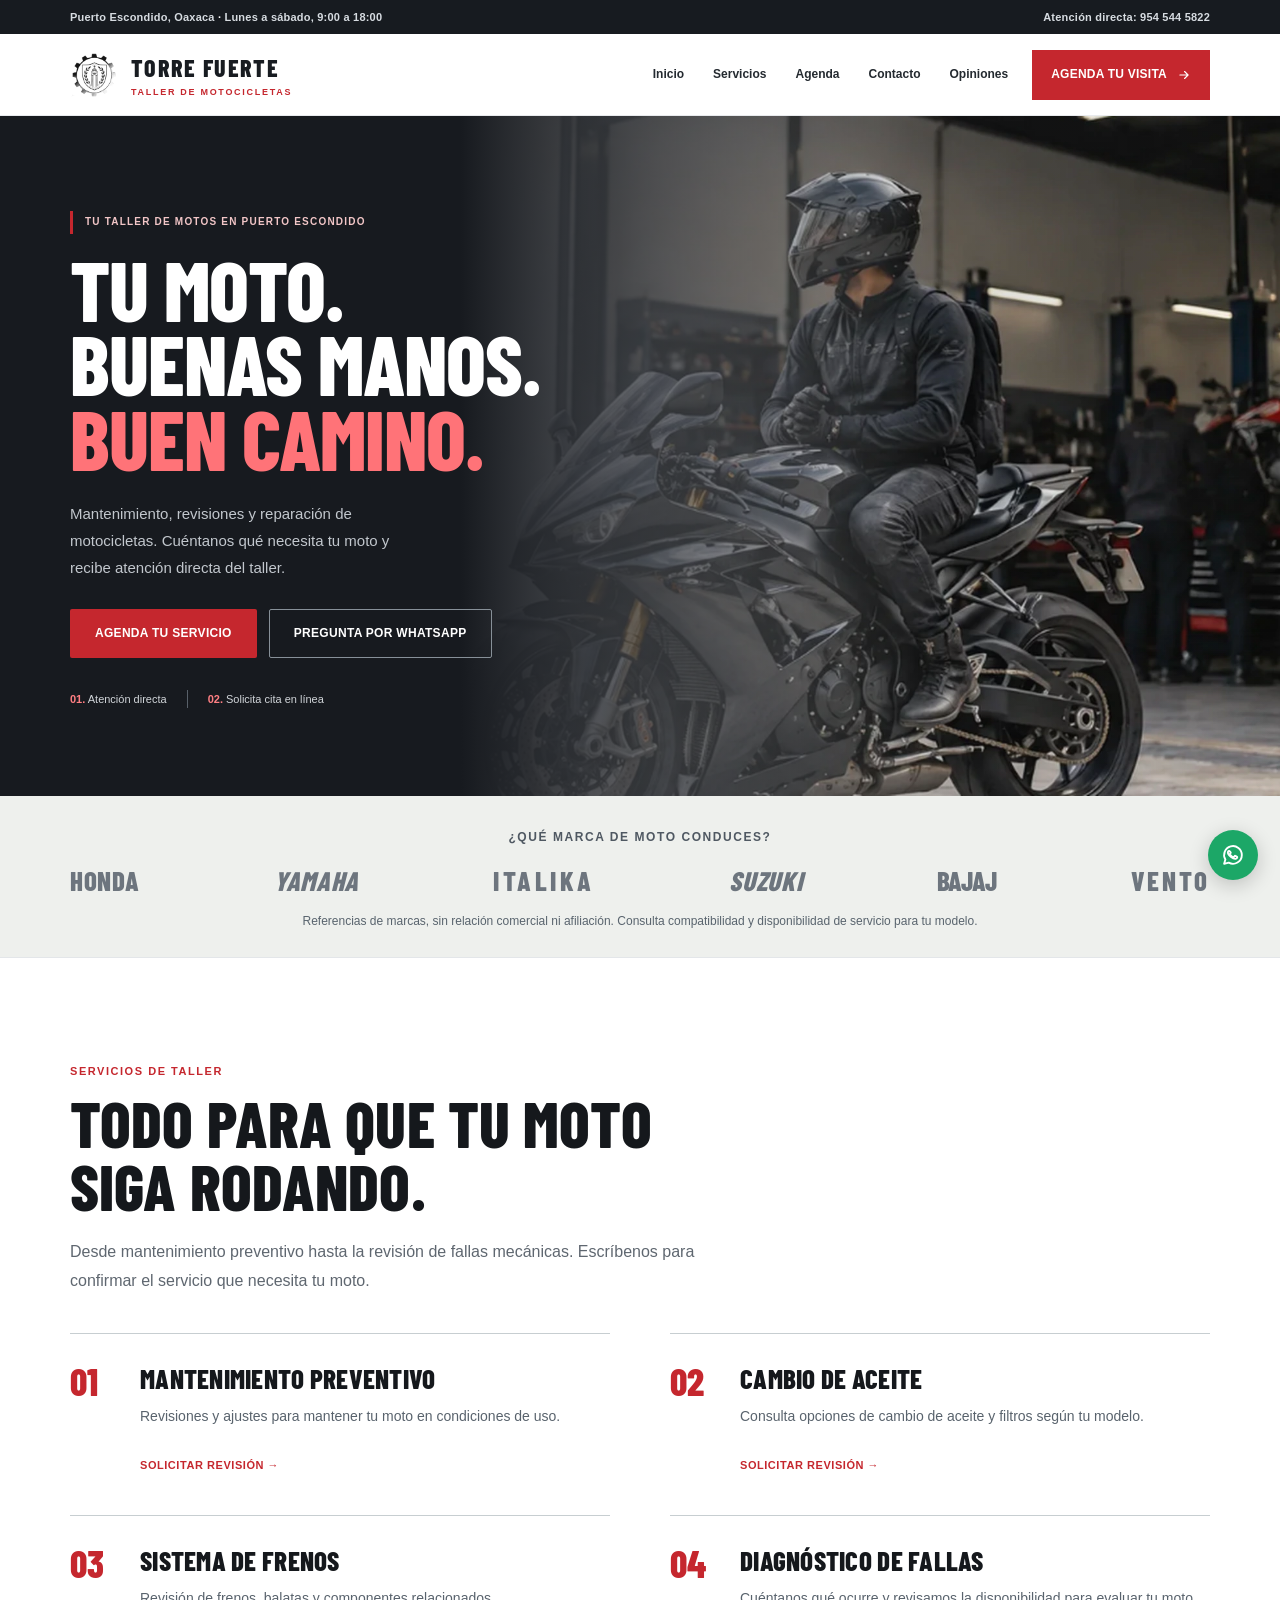
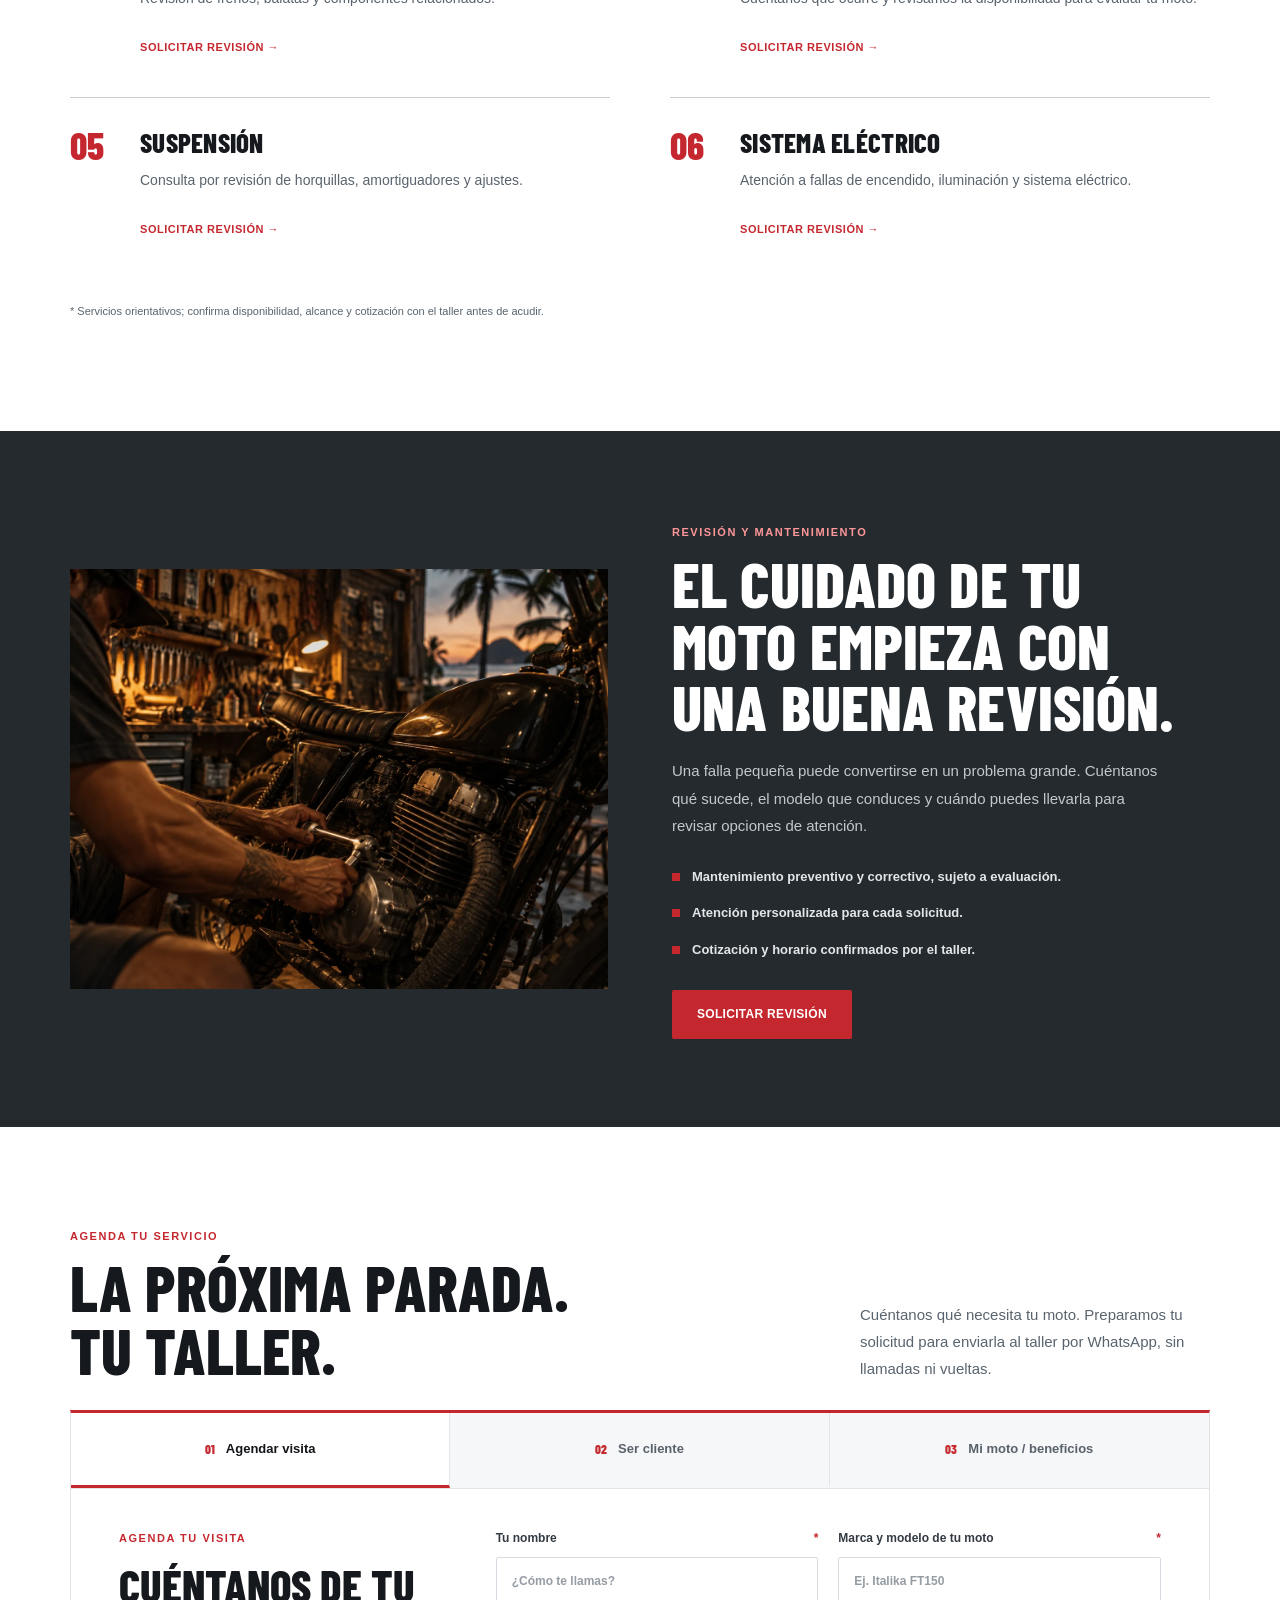
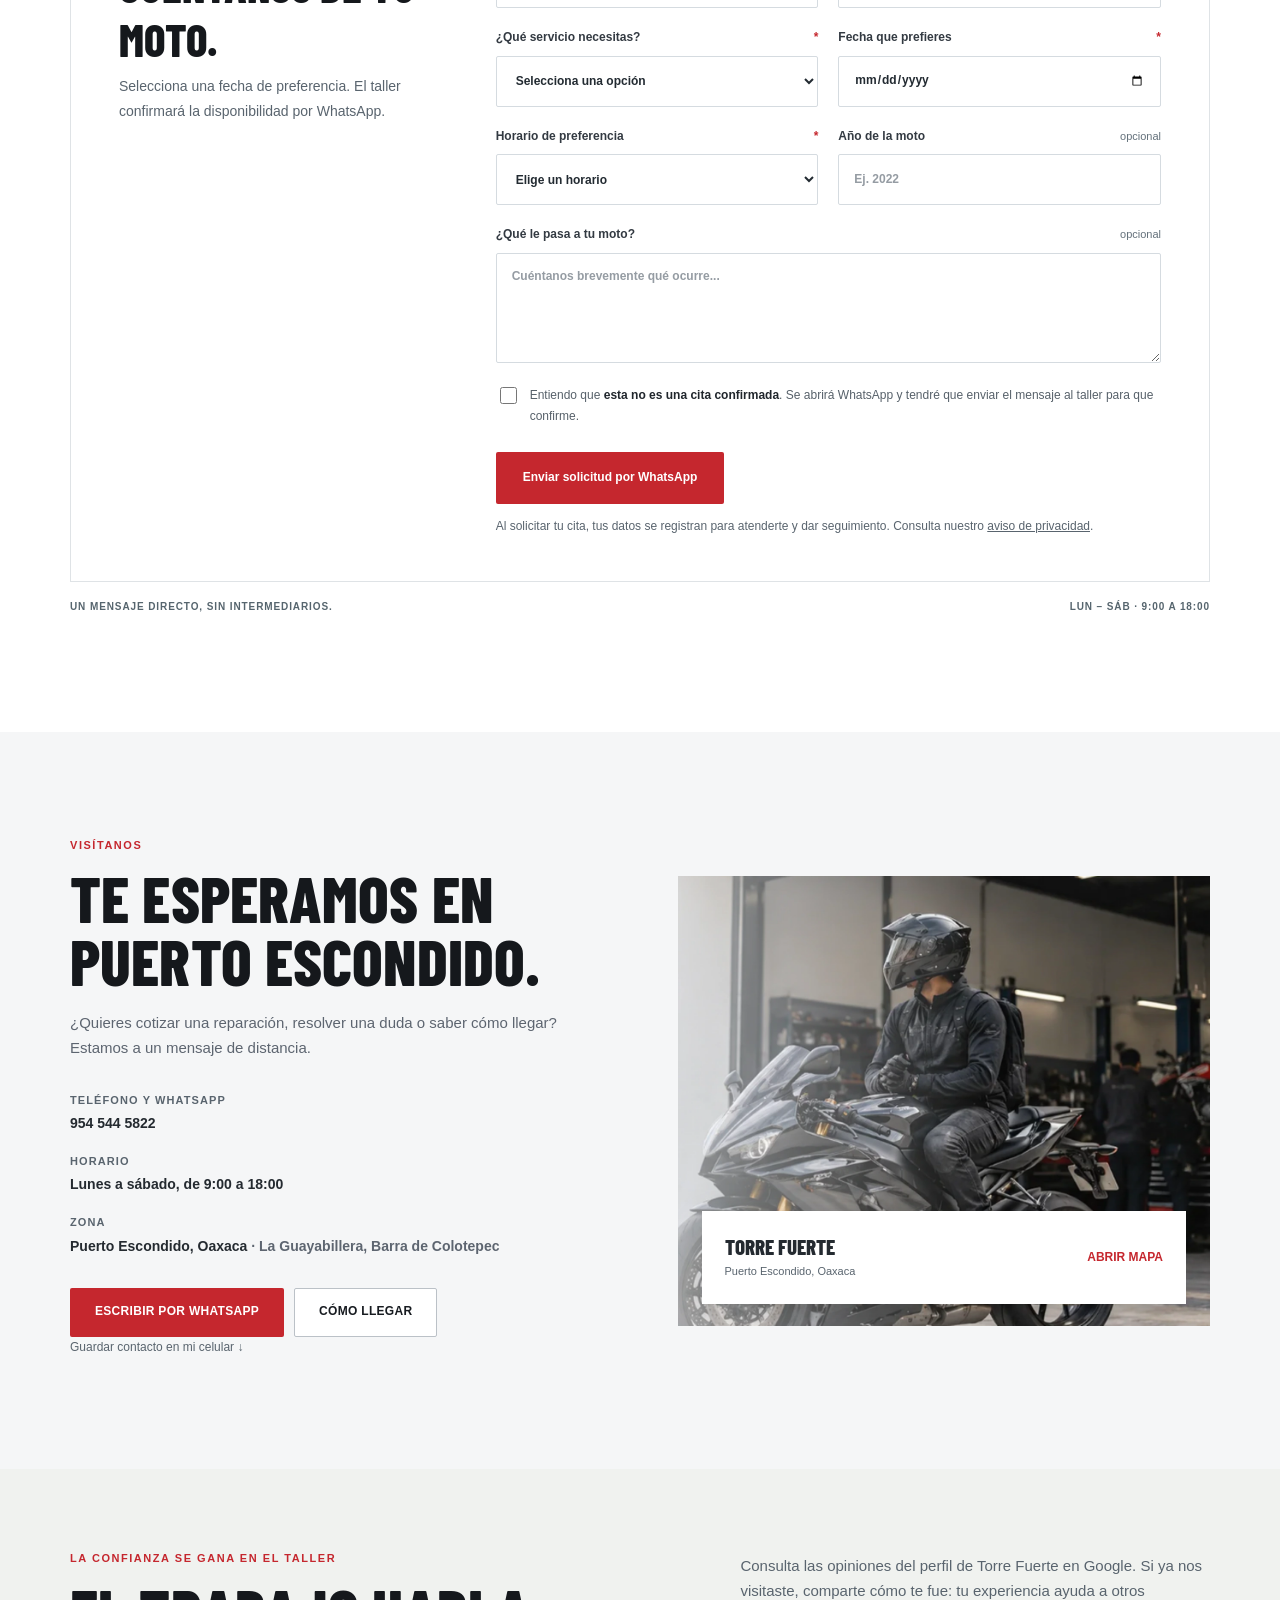
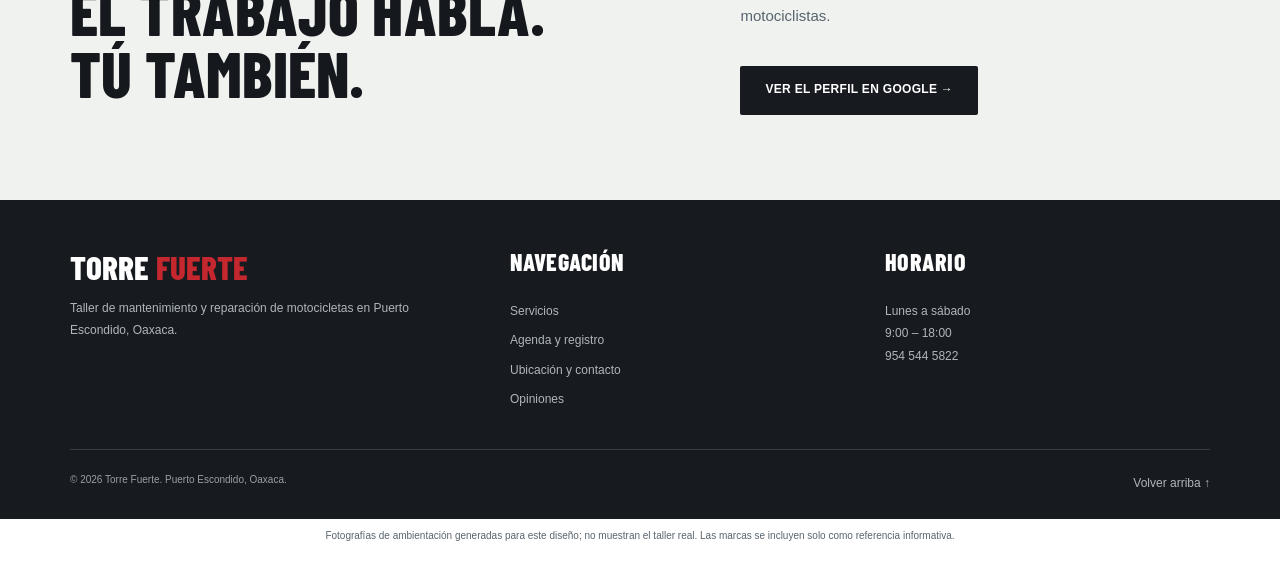
==== commit 9ae0a1dd: "Rediseñar portal y landing; verificar guardado y proteger documentos" ====
--- a/index.html
+++ b/index.html
@@ -1,29 +1,31 @@
 <!doctype html>
-<html lang="es-MX"><head><meta charset="utf-8"><meta name="viewport" content="width=device-width, initial-scale=1"><meta name="theme-color" content="#fff"><meta name="description" content="Torre Fuerte, taller de mantenimiento y reparación de motocicletas en Puerto Escondido. Solicita atención y cotizaciones por WhatsApp."><meta property="og:type" content="website"><meta property="og:title" content="Torre Fuerte | Taller de motos en Puerto Escondido"><meta property="og:description" content="Revisiones, mantenimiento y reparaciones. Solicita tu visita desde la página."><meta property="og:image" content="https://webpagepxm.github.io/torre-fuerte/assets/moto-deportiva-taller.webp"><meta property="og:url" content="https://webpagepxm.github.io/torre-fuerte/"><link rel="icon" type="image/png" href="assets/emblema-mono.png"><title>Torre Fuerte — Taller de motos en Puerto Escondido</title><style>@import url('https://fonts.googleapis.com/css2?family=Barlow+Condensed:wght@500;600;700;800&family=Inter:wght@400;500;600;700;800&display=swap');
-:root{--red:#d92f30;--red-dark:#b52329;--black:#171a1f;--ink:#242a30;--slate:#5d6570;--line:#e3e6e9;--pale:#f5f6f7;--white:#fff;--max:1200px}
+<html lang="es-MX"><head><meta charset="utf-8"><meta name="viewport" content="width=device-width, initial-scale=1"><meta name="theme-color" content="#fff"><meta name="description" content="Torre Fuerte, taller de mantenimiento y reparación de motocicletas en Puerto Escondido. Solicita atención y cotizaciones por WhatsApp."><meta property="og:type" content="website"><meta property="og:title" content="Torre Fuerte | Taller de motos en Puerto Escondido"><meta property="og:description" content="Revisiones, mantenimiento y reparaciones. Solicita tu visita desde la página."><meta property="og:image" content="https://webpagepxm.github.io/torre-fuerte/assets/moto-deportiva-taller.webp"><meta property="og:url" content="https://webpagepxm.github.io/torre-fuerte/"><link rel="icon" type="image/png" href="assets/emblema-mono.png"><link rel="preload" href="assets/fonts/barlow-condensed-latin-800.woff2" as="font" type="font/woff2" crossorigin><link rel="preload" href="assets/moto-deportiva-taller.webp" as="image"><title>Torre Fuerte — Taller de motos en Puerto Escondido</title><style>@font-face{font-family:'Barlow Condensed';src:url('assets/fonts/barlow-condensed-latin-800.woff2') format('woff2');font-weight:800;font-display:swap}
+:root{--red:#c5272e;--red-dark:#b52329;--black:#171a1f;--ink:#242a30;--slate:#5d6570;--line:#e3e6e9;--pale:#f5f6f7;--white:#fff;--max:1200px}
 *,*:before,*:after{box-sizing:border-box}html{scroll-behavior:smooth;scroll-padding-top:84px}body{margin:0;color:var(--ink);background:#fff;font:15px/1.65 Inter,Arial,sans-serif;-webkit-font-smoothing:antialiased}img{max-width:100%;display:block}a{color:inherit;text-decoration:none}button,input,select,textarea{font:inherit}button{cursor:pointer}a,button{-webkit-tap-highlight-color:transparent}a:focus-visible,button:focus-visible,input:focus-visible,select:focus-visible,textarea:focus-visible{outline:3px solid #ff9d9a;outline-offset:3px}[hidden]{display:none!important}
-.container{max-width:var(--max);padding:0 30px;margin:0 auto}.eyebrow,.section-kicker{font-weight:800;font-size:11px;letter-spacing:.14em;text-transform:uppercase;color:var(--red)}h1,h2,h3,p{margin-top:0}h1,h2,h3{color:#15181c}h1,h2,.impact-title{font-family:'Barlow Condensed',Impact,'Arial Narrow',sans-serif;text-transform:uppercase;font-weight:800;line-height:.98;letter-spacing:.002em}h1{font-size:clamp(58px,6.3vw,100px);margin:18px 0 24px;max-width:680px}h2{font-size:clamp(44px,5vw,69px);margin:10px 0 19px}h3{font-size:22px;line-height:1.25}.muted{color:var(--slate)}.section-head{margin-bottom:37px}.section-head p{max-width:660px;color:#5f6770;font-size:16px;line-height:1.85}.section{padding:100px 0}.fineprint{font-size:11px;color:#808992;line-height:1.7}
+.container{max-width:var(--max);padding:0 30px;margin:0 auto}.eyebrow,.section-kicker{font-weight:800;font-size:11px;letter-spacing:.14em;text-transform:uppercase;color:var(--red)}h1,h2,h3,p{margin-top:0}h1,h2,h3{color:#15181c}h1,h2,.impact-title{font-family:'Barlow Condensed',Impact,'Arial Narrow',sans-serif;text-transform:uppercase;font-weight:800;line-height:.98;letter-spacing:.002em}h1{font-size:clamp(58px,6.3vw,100px);margin:18px 0 24px;max-width:680px}h2{font-size:clamp(44px,5vw,69px);margin:10px 0 19px}h3{font-size:22px;line-height:1.25}.muted{color:var(--slate)}.section-head{margin-bottom:37px}.section-head p{max-width:660px;color:#5f6770;font-size:16px;line-height:1.85}.section{padding:100px 0}.fineprint{font-size:12px;color:#59646e;line-height:1.7}
 /* Utility navigation: inspired by editorial motorcycle service brands, not copied assets */
 .info-bar{background:#171b20;color:#d7dce1}.info-bar-inner{max-width:var(--max);padding:8px 30px;margin:auto;display:flex;justify-content:space-between;align-items:center;gap:20px;font-size:11px;font-weight:600;letter-spacing:.02em}.info-bar b{font-weight:700;color:#fff}.info-bar a:hover{color:white}
 .site-header{position:sticky;top:0;z-index:50;background:#fff;border-bottom:1px solid #e8eaed}.nav-wrap{height:81px;display:flex;align-items:center;gap:24px}.brand{display:flex;align-items:center;gap:12px;min-width:0;margin-right:auto}.brand-mark{width:49px;height:49px;object-fit:contain}.brand-word{display:flex;flex-direction:column;line-height:1.04;white-space:nowrap}.brand-word strong{font:800 24px 'Barlow Condensed',Arial,sans-serif;letter-spacing:.055em;color:#181c21}.brand-word small{font:700 9px Inter,sans-serif;letter-spacing:.19em;color:var(--red);margin-top:5px}.nav-links{display:flex;align-items:center;gap:29px;font-weight:700;font-size:12px}.nav-links a{white-space:nowrap}.nav-links a:hover{color:var(--red)}.nav-btn{background:var(--red);color:#fff;padding:15px 19px;font-size:12px;font-weight:800;letter-spacing:.02em;transition:background .2s}.nav-btn:hover,.btn-red:hover{background:var(--red-dark)}.menu-toggle,.mobile-menu{display:none}.skip-link{position:absolute;top:-80px;left:12px;background:white;color:black;padding:12px;z-index:200}.skip-link:focus{top:12px}
 /* hero: bright commercial rider photo, warm-free */
-.hero{position:relative;min-height:630px;display:flex;align-items:center;background:#eef0f0;overflow:hidden;isolation:isolate}.hero-image{position:absolute;inset:0;background:url('assets/moto-deportiva-taller.webp') 65% center / cover no-repeat;z-index:-2}.hero-image:after{content:"";position:absolute;inset:0;background:linear-gradient(90deg,rgba(245,247,249,.98) 0%,rgba(245,247,249,.92) 29%,rgba(245,247,249,.60) 45%,rgba(245,247,249,.03) 72%)}.hero-body{width:100%;padding-top:70px;padding-bottom:76px}.hero-body .eyebrow{background:var(--red);color:white;display:inline-block;padding:8px 11px;font-size:10px}.hero p.intro{font-size:17px;max-width:480px;color:#3b4149;line-height:1.7;margin-bottom:28px}.hero-actions{display:flex;gap:12px;flex-wrap:wrap}.btn{min-height:49px;display:inline-flex;align-items:center;justify-content:center;gap:12px;padding:13px 24px;font-size:12px;letter-spacing:.025em;font-weight:800;border:1px solid transparent;transition:background .2s,color .2s,transform .2s;border-radius:2px}.btn:hover{transform:translateY(-1px)}.btn-red{background:var(--red);color:white}.btn-white{background:#fff;color:#171b20;border-color:#bbc1c7}.btn-white:hover{background:#f2f3f4}.btn-dark{background:var(--black);color:white}.btn-dark:hover{background:#333940}.hero-trust{display:flex;gap:22px;margin-top:28px;color:#353b42;font-weight:600;font-size:12px;align-items:center}.hero-trust span+span{border-left:1px solid #a5acb5;padding-left:22px}.hero-trust strong{color:var(--red)}
+.hero{position:relative;min-height:680px;display:flex;align-items:center;background:var(--black);overflow:hidden;isolation:isolate}.hero-image{position:absolute;inset:0 0 0 36%;background:url('assets/moto-deportiva-taller.webp') 64% center / cover no-repeat;z-index:-2}.hero-image:after{content:"";position:absolute;inset:0;background:linear-gradient(90deg,#171a1f 0%,#171a1f30 50%,#171a1f00 100%)}.hero-body{width:100%;padding-top:68px;padding-bottom:64px}.hero-body .eyebrow{border-left:3px solid var(--red);color:#f2c6c7;display:inline-block;padding:3px 0 3px 12px;font-size:10px;letter-spacing:.12em;max-width:310px}.hero p.intro{font-size:15px;max-width:360px;color:#c2c7cd;line-height:1.8;margin-bottom:28px}.hero-actions{display:flex;gap:12px;flex-wrap:wrap}.btn{min-height:49px;display:inline-flex;align-items:center;justify-content:center;gap:12px;padding:13px 24px;font-size:12px;letter-spacing:.025em;font-weight:800;border:1px solid transparent;transition:background .2s,color .2s,transform .2s;border-radius:2px}.btn:hover{transform:translateY(-1px)}.btn-red{background:var(--red);color:white}.btn-white{background:#fff;color:#171b20;border-color:#bbc1c7}.btn-white:hover{background:#f2f3f4}.btn-dark{background:var(--black);color:white}.btn-dark:hover{background:#333940}.hero-trust{display:flex;gap:20px;margin-top:32px;color:#d1d5d9;font-weight:500;font-size:11px;align-items:center}.hero-trust span+span{border-left:1px solid #586069;padding-left:20px}.hero-trust strong{color:#ff7f83}
+/* Titular y fotografía forman una sola composición, sin capas flotantes. */
+.hero h1{font-size:clamp(68px,6.5vw,94px);max-width:680px;color:white;letter-spacing:-.012em;line-height:.9}.hero .btn-white{background:transparent;color:white;border-color:#879098}.hero .btn-white:hover{background:#ffffff15}
 /* brands strip */
-.brand-strip{background:#fff;padding:32px 0 25px;border-bottom:1px solid var(--line)}.brand-strip h2{font-family:Inter,sans-serif;font-size:12px;font-weight:800;letter-spacing:.13em;color:#4f5862;line-height:1.6;text-transform:uppercase;margin:0 0 20px;text-align:center}.brands-list{display:flex;flex-wrap:wrap;align-items:center;justify-content:space-between;gap:16px 36px}.maker{font:800 clamp(19px,2.1vw,28px)/1 'Barlow Condensed',sans-serif;letter-spacing:.025em;color:#606872;text-transform:uppercase;opacity:.9}.maker:nth-child(2){font-style:italic}.maker:nth-child(3){letter-spacing:.13em}.maker:nth-child(4){font-style:italic}.maker:nth-child(5){letter-spacing:-.035em}.maker:nth-child(6){letter-spacing:.1em}.brand-strip .fineprint{text-align:center;margin:17px 0 0}
+.brand-strip{background:#eef0ed;padding:32px 0 25px;border-bottom:1px solid var(--line)}.brand-strip h2{font-family:Inter,sans-serif;font-size:12px;font-weight:800;letter-spacing:.13em;color:#4f5862;line-height:1.6;text-transform:uppercase;margin:0 0 20px;text-align:center}.brands-list{display:flex;flex-wrap:wrap;align-items:center;justify-content:space-between;gap:16px 36px}.maker{font:800 clamp(19px,2.1vw,28px)/1 'Barlow Condensed',sans-serif;letter-spacing:.025em;color:#606872;text-transform:uppercase;opacity:.9}.maker:nth-child(2){font-style:italic}.maker:nth-child(3){letter-spacing:.13em}.maker:nth-child(4){font-style:italic}.maker:nth-child(5){letter-spacing:-.035em}.maker:nth-child(6){letter-spacing:.1em}.brand-strip .fineprint{text-align:center;margin:17px 0 0}
 /* service grid */
-.services{background:#fff}.service-grid{display:grid;grid-template-columns:repeat(3,minmax(0,1fr));gap:22px}.service-card{border:1px solid #e2e6ea;background:#fff;padding:29px 27px 25px;min-height:248px;display:flex;flex-direction:column;align-items:flex-start;position:relative;transition:border-color .2s,box-shadow .2s}.service-card:hover{border-color:#bdc6ce;box-shadow:0 12px 35px #1c293013}.service-card .service-index{font:800 42px/1 'Barlow Condensed',sans-serif;color:#d4d8dc;margin-bottom:22px}.service-card h3{margin:0 0 10px;font:800 23px 'Barlow Condensed',sans-serif;text-transform:uppercase;letter-spacing:.01em}.service-card p{font-size:13px;color:#65707a;line-height:1.75;margin:0 0 14px}.service-card a{margin-top:auto;color:var(--red);text-transform:uppercase;letter-spacing:.065em;font-weight:800;font-size:11px}.service-note{margin-top:22px;color:#859099;font-size:11px}
+.services{background:#fff}.service-grid{display:grid;grid-template-columns:repeat(2,minmax(0,1fr));column-gap:60px}.service-card{border:0;border-top:1px solid #c7ced1;background:transparent;padding:28px 0;display:grid;grid-template-columns:54px minmax(0,1fr);gap:0 16px;align-content:start;transition:border-color .2s}.service-card:hover{border-color:var(--red)}.service-card .service-index{font:800 38px/1 'Barlow Condensed',sans-serif;color:var(--red);grid-row:1/4}.service-card h3{margin:0 0 10px;font:800 27px 'Barlow Condensed',sans-serif;text-transform:uppercase;letter-spacing:.01em}.service-card p{font-size:14px;color:#59636d;line-height:1.8;margin:0 0 14px}.service-card a{color:var(--red);text-transform:uppercase;letter-spacing:.05em;font-weight:800;font-size:11px;min-height:44px;display:inline-flex;align-items:center;justify-self:start}.service-note{margin-top:22px;color:#59646e;font-size:11px}
 /* editorial workshop feature */
-.feature-band{background:#f1f3f4;padding:80px 0}.feature-layout{display:grid;grid-template-columns:1fr 1fr;gap:64px;align-items:center}.feature-image{aspect-ratio:1.28/1;overflow:hidden;background:#ddd}.feature-image img{height:100%;width:100%;object-fit:cover}.feature-copy h2{font-size:clamp(44px,4.9vw,70px)}.feature-copy p{font-size:15px;color:#606a74;line-height:1.85;max-width:490px}.bullet-points{display:grid;gap:15px;padding:0;margin:26px 0 30px;list-style:none}.bullet-points li{display:flex;align-items:start;gap:12px;font-weight:700;font-size:13px}.bullet-points li:before{content:'';flex:none;width:8px;height:8px;background:var(--red);margin-top:7px}
+.feature-band{background:#242a2e;padding:88px 0}.feature-layout{display:grid;grid-template-columns:1fr 1fr;gap:64px;align-items:center}.feature-image{aspect-ratio:1.28/1;overflow:hidden;background:#ddd}.feature-image img{height:100%;width:100%;object-fit:cover}.feature-copy .section-kicker{color:#ff979a}.feature-copy h2{font-size:clamp(44px,4.9vw,70px);color:white}.feature-copy p{font-size:15px;color:#c2c9ce;line-height:1.85;max-width:490px}.bullet-points{display:grid;gap:15px;padding:0;margin:26px 0 30px;list-style:none;color:#e2e6e9}.bullet-points li{display:flex;align-items:start;gap:12px;font-weight:700;font-size:13px}.bullet-points li:before{content:'';flex:none;width:8px;height:8px;background:var(--red);margin-top:7px}
 /* booking + tabs, consistent with original JS */
-.booking-section{padding:100px 0;background:#fff}.booking-heading{display:flex;align-items:end;justify-content:space-between;gap:40px;margin-bottom:28px}.booking-heading h2{font-size:clamp(43px,5vw,67px);margin:8px 0 0}.booking-heading .intro-copy{max-width:460px;color:#67717a;font-size:15px;line-height:1.75;margin:0}.booking-shell{border:1px solid #dfe3e6;background:#fff;box-shadow:0 14px 35px #00000008}.booking-tabs{display:grid;grid-template-columns:repeat(3,1fr);border-bottom:1px solid var(--line);background:#f6f7f8}.booking-tab{min-height:75px;padding:18px 12px;display:flex;align-items:center;justify-content:center;gap:11px;border:0;border-right:1px solid var(--line);border-bottom:3px solid transparent;background:transparent;color:#59616b;font-weight:800;font-size:13px}.booking-tab:last-child{border-right:0}.booking-tab:hover{background:#ecedef}.booking-tab.is-selected{background:#fff;color:#121519;border-bottom-color:var(--red)}.tab-num{font:800 13px 'Barlow Condensed',sans-serif;color:var(--red)}.booking-panel{padding:46px clamp(25px,5vw,63px) 50px}.booking-panel[hidden]{display:none}.panel-intro{margin:0 0 30px}.panel-intro .eyebrow{display:block}.panel-intro h3{font:800 clamp(34px,3.5vw,48px) 'Barlow Condensed',sans-serif;text-transform:uppercase;margin:7px 0 8px}.panel-intro>p:last-child{color:#68747d;font-size:14px;line-height:1.8;margin:0;max-width:740px}.booking-form{max-width:940px}.form-grid{display:grid;grid-template-columns:repeat(2,minmax(0,1fr));gap:22px 24px}.field{display:flex;flex-direction:column;gap:9px;font-size:12px;font-weight:700;color:#333a42}.field-full{grid-column:1/-1}.field>span:not(.optional){color:var(--red)}.optional{color:#8b939b;font-weight:400;font-size:11px}.field input,.field select,.field textarea{width:100%;min-height:51px;padding:13px 15px;border:1px solid #d5dbe0;background:white;border-radius:2px;color:#232b32;outline:none;box-shadow:none;appearance:auto}.field textarea{min-height:110px;resize:vertical}.field input::placeholder,.field textarea::placeholder{color:#959ca3}.field input:focus,.field select:focus,.field textarea:focus{border-color:#cc4547;outline:2px solid #ffd1d1;outline-offset:0}.check-line{display:flex;align-items:flex-start;gap:10px;margin-top:22px;font-size:12px;color:#57616a;line-height:1.75}.check-line input{width:17px;height:17px;margin-top:2px;accent-color:var(--red);flex:none}.check-line strong{color:#20262c}.form-submit{margin-top:25px;border:0;background:var(--red);color:white;padding:16px 27px;font-size:12px;font-weight:800;display:inline-flex;align-items:center;gap:13px;border-radius:2px}.form-submit:hover{background:var(--red-dark)}.form-note{font-size:11px;color:#89929b;max-width:650px;margin:13px 0 0}.booking-bottom{padding:17px 0;display:flex;justify-content:space-between;gap:15px;color:#71808a;font-size:10px;letter-spacing:.09em;font-weight:700;text-transform:uppercase}.loyalty-teaser{margin:25px 0 0;padding:20px 24px;border-left:3px solid var(--red);background:#f5f6f7;display:flex;gap:16px;align-items:flex-start}.loyalty-mark{color:var(--red);font-size:30px}.loyalty-teaser strong{font-size:12px}.loyalty-teaser p{font-size:12px;color:#616a74;line-height:1.8;margin:4px 0 0}
+.booking-section{padding:100px 0;background:#fff}.booking-heading{display:flex;align-items:end;justify-content:space-between;gap:40px;margin-bottom:28px}.booking-heading h2{font-size:clamp(43px,5vw,67px);margin:8px 0 0}.booking-heading .intro-copy{max-width:350px;color:#59646e;font-size:15px;line-height:1.8;margin:0}.booking-shell{border:1px solid #dfe3e6;border-top:3px solid var(--red);background:#fff}.booking-tabs{display:grid;grid-template-columns:repeat(3,1fr);border-bottom:1px solid var(--line);background:#f6f7f8}.booking-tab{min-height:75px;padding:18px 12px;display:flex;align-items:center;justify-content:center;gap:11px;border:0;border-right:1px solid var(--line);border-bottom:3px solid transparent;background:transparent;color:#59616b;font-weight:800;font-size:13px}.booking-tab:last-child{border-right:0}.booking-tab:hover{background:#ecedef}.booking-tab.is-selected{background:#fff;color:#121519;border-bottom-color:var(--red)}.tab-num{font:800 13px 'Barlow Condensed',sans-serif;color:var(--red)}.booking-panel{padding:40px clamp(20px,4vw,48px) 44px;display:grid;grid-template-columns:minmax(0,.8fr) minmax(0,1.6fr);gap:44px}.booking-panel[hidden]{display:none}.panel-intro{margin:0 0 30px;max-width:320px}.panel-intro .eyebrow{display:block}.panel-intro h3{font:800 clamp(34px,3.5vw,48px) 'Barlow Condensed',sans-serif;text-transform:uppercase;margin:7px 0 8px}.panel-intro>p:last-child{color:#59646e;font-size:14px;line-height:1.8;margin:0}.booking-form{max-width:940px}.form-grid{display:grid;grid-template-columns:repeat(2,minmax(0,1fr));gap:20px}.field{display:flex;flex-direction:column;gap:8px;font-size:12px;font-weight:700;color:#333a42;min-width:0;position:relative}.field-full{grid-column:1/-1}.field>span:not(.optional){color:var(--red);position:absolute;right:0;top:0}.optional{color:#64717b;font-weight:400;font-size:11px;position:absolute;right:0;top:0}.field input,.field select,.field textarea{width:100%;min-height:51px;padding:13px 15px;border:1px solid #d5dbe0;background:white;border-radius:2px;color:#232b32;outline:none;box-shadow:none;appearance:auto}.field textarea{min-height:110px;resize:vertical}.field input::placeholder,.field textarea::placeholder{color:#959ca3}.field input:focus,.field select:focus,.field textarea:focus{border-color:#cc4547;outline:2px solid #ffd1d1;outline-offset:0}.check-line{display:flex;align-items:flex-start;gap:10px;margin-top:22px;font-size:12px;color:#57616a;line-height:1.75}.check-line input{width:17px;height:17px;margin-top:2px;accent-color:var(--red);flex:none}.check-line strong{color:#20262c}.form-submit{margin-top:25px;border:0;background:var(--red);color:white;padding:16px 27px;font-size:12px;font-weight:800;display:inline-flex;align-items:center;gap:13px;border-radius:2px}.form-submit:hover{background:var(--red-dark)}.form-note{font-size:12px;color:#59646e;max-width:650px;margin:13px 0 0}.booking-bottom{padding:17px 0;display:flex;justify-content:space-between;gap:15px;color:#56656e;font-size:10px;letter-spacing:.09em;font-weight:700;text-transform:uppercase}.loyalty-teaser{margin:25px 0 0;padding:20px 24px;border-left:3px solid var(--red);background:#f5f6f7;display:flex;gap:16px;align-items:flex-start}.loyalty-mark{color:var(--red);font-size:30px}.loyalty-teaser strong{font-size:12px}.loyalty-teaser p{font-size:12px;color:#616a74;line-height:1.8;margin:4px 0 0}
 /* locations/contact/reviews */
-.location{background:#f5f6f7;padding:100px 0}.location-layout{display:grid;grid-template-columns:1fr 1fr;gap:75px;align-items:center}.location h2{font-size:clamp(46px,5vw,69px)}.contact-facts{margin:30px 0;display:grid;gap:17px}.contact-facts dt{font-size:11px;font-weight:800;letter-spacing:.1em;text-transform:uppercase;color:#979fa7}.contact-facts dd{margin:3px 0 0;font-size:14px;font-weight:650}.contact-facts a:hover{color:var(--red)}.location-art{position:relative;background:#dce0e3;min-height:450px;overflow:hidden}.location-art img{position:absolute;inset:0;width:100%;height:100%;object-fit:cover;object-position:66% center}.location-card{position:absolute;left:24px;right:24px;bottom:22px;padding:23px;background:#fff;box-shadow:0 10px 35px #0002;display:flex;align-items:center;justify-content:space-between;gap:18px}.location-card strong{font:800 21px 'Barlow Condensed',sans-serif;text-transform:uppercase}.location-card small{display:block;color:#747d87;font-size:11px;line-height:1.6}.location-card a{white-space:nowrap;color:var(--red);font-size:12px;font-weight:800}.contacts-buttons{display:flex;flex-wrap:wrap;gap:10px}
-.reviews{background:#fff;padding:92px 0 102px}.reviews-top{display:flex;align-items:end;justify-content:space-between;gap:30px}.reviews-top p{max-width:580px;color:#67717a}.review-grid{display:grid;grid-template-columns:repeat(3,minmax(0,1fr));gap:20px;margin-top:34px}.review-item{background:#f3f5f6;border:1px solid #e3e6e9;padding:28px 26px;display:flex;flex-direction:column;gap:14px;min-height:220px}.review-meta{display:flex;justify-content:space-between;align-items:center;gap:12px}.review-name{font:800 18px 'Barlow Condensed',sans-serif;letter-spacing:.02em;text-transform:uppercase;color:#171c22}.review-stars{color:#f5a623;font-size:15px;letter-spacing:.08em}.review-item p{font-size:14px;line-height:1.8;color:#4b545e;margin:0}.review-button{margin-top:27px}.reviews-note{font-size:11px;color:#87919b;margin-top:16px}.editor-note{font-size:10px;color:#98a1a9;text-align:center;padding:9px 30px 21px;line-height:1.6}
+.location{background:#f5f6f7;padding:100px 0}.location-layout{display:grid;grid-template-columns:1fr 1fr;gap:75px;align-items:center}.location h2{font-size:clamp(46px,5vw,69px)}.contact-facts{margin:30px 0;display:grid;gap:17px}.contact-facts dt{font-size:11px;font-weight:800;letter-spacing:.1em;text-transform:uppercase;color:#59646e}.contact-facts dd{margin:3px 0 0;font-size:14px;font-weight:650}.contact-facts a:hover{color:var(--red)}.location-art{position:relative;background:#dce0e3;min-height:450px;overflow:hidden}.location-art img{position:absolute;inset:0;width:100%;height:100%;object-fit:cover;object-position:66% center}.location-card{position:absolute;left:24px;right:24px;bottom:22px;padding:23px;background:#fff;box-shadow:0 10px 35px #0002;display:flex;align-items:center;justify-content:space-between;gap:18px}.location-card strong{font:800 21px 'Barlow Condensed',sans-serif;text-transform:uppercase}.location-card small{display:block;color:#59646e;font-size:11px;line-height:1.6}.location-card a{white-space:nowrap;color:var(--red);font-size:12px;font-weight:800}.contacts-buttons{display:flex;flex-wrap:wrap;gap:10px}
+.reviews{background:#f0f2ef;padding:76px 0}.reviews-top{display:grid;grid-template-columns:1.3fr 1fr;align-items:center;gap:60px}.reviews-top p{max-width:580px;color:#59646e}.review-button{margin-top:22px;white-space:normal;text-align:center}.editor-note{font-size:10px;color:#59646e;text-align:center;padding:9px 30px 21px;line-height:1.6}
 .footer{background:#171a1f;color:#d2d6da;padding:47px 0 25px}.footer-grid{display:grid;grid-template-columns:1.2fr 1fr 1fr;gap:50px;padding-bottom:39px}.footer h3{color:white;font:800 24px 'Barlow Condensed',sans-serif;text-transform:uppercase;letter-spacing:.02em}.footer p,.footer a{font-size:12px;line-height:1.85;color:#afb6bd}.footer a:hover{color:#fff}.footer-links{display:grid;gap:7px}.footer-bottom{display:flex;justify-content:space-between;gap:20px;border-top:1px solid #373d43;padding-top:22px;color:#98a0a7;font-size:10px}.footer-brand{font:800 33px 'Barlow Condensed',sans-serif;color:#fff}.footer-brand span{color:var(--red)}.footer-note{margin-top:10px}
 .floating-wa{position:fixed;right:22px;bottom:20px;z-index:45;background:#1ca767;color:white;width:50px;height:50px;display:grid;place-items:center;border-radius:50%;box-shadow:0 5px 20px #0003}.floating-wa svg{width:25px;height:25px}
-@media(max-width:1020px){.review-grid{grid-template-columns:1fr;} .nav-links{gap:14px}.hero-image{background-position:62% center}.feature-layout,.location-layout{gap:33px}.container{padding:0 25px}}
-@media(max-width:760px){.container{padding:0 20px}.info-bar-inner{padding:8px 20px}.info-bar-inner span:last-child{display:none}.site-header .nav-wrap{height:70px}.brand-mark{width:43px;height:43px}.brand-word strong{font-size:22px}.nav-links{display:none}.nav-btn{margin-left:auto;font-size:10px;padding:12px 13px}.menu-toggle{display:flex;align-items:center;justify-content:center;border:0;background:transparent;color:#20262c;width:38px;height:42px;padding:0}.menu-toggle span{font-size:24px;line-height:1}.mobile-menu:not([hidden]){display:flex;flex-direction:column;position:absolute;top:70px;left:0;right:0;background:white;box-shadow:0 15px 26px #0002;padding:10px 20px 20px;gap:0}.mobile-menu a{padding:12px 0;border-bottom:1px solid var(--line);font-weight:700;font-size:13px}.hero{min-height:660px;align-items:end}.hero-image{background-position:66% 5%;background-size:auto 68%;background-color:#eef0f0}.hero-image:after{background:linear-gradient(0deg,#f3f5f6 0%,#f3f5f6 23%,#f3f5f6e8 41%,#f3f5f600 77%)}.hero-body{padding-top:320px;padding-bottom:35px}.hero h1{font-size:clamp(53px,12vw,78px);margin:13px 0 16px}.hero p.intro{font-size:14px;max-width:450px;margin:0 0 22px}.hero-trust{font-size:10px;flex-wrap:wrap;gap:12px;margin-top:19px}.hero-trust span+span{padding-left:12px}.section{padding:70px 0}h2{font-size:clamp(43px,11vw,59px)}.brands-list{justify-content:center;gap:15px 25px}.maker{font-size:24px}.service-grid{grid-template-columns:repeat(2,minmax(0,1fr));gap:12px}.service-card{min-height:224px;padding:21px}.feature-band{padding:62px 0}.feature-layout,.location-layout{grid-template-columns:1fr;gap:34px}.feature-image{aspect-ratio:1.35}.booking-section{padding:70px 0}.booking-heading{display:block}.booking-heading .intro-copy{margin:15px 0 0}.booking-tabs{grid-template-columns:repeat(3,minmax(0,1fr))}.booking-tab{flex-direction:column;gap:3px;font-size:10px;padding:12px 5px;min-height:67px;line-height:1.2;text-align:center}.booking-panel{padding:27px 18px 33px}.form-grid{grid-template-columns:1fr;gap:17px}.field-full{grid-column:auto}.field input,.field select,.field textarea{font-size:16px}.form-submit{width:100%;justify-content:center}.location{padding:65px 0}.location-art{min-height:330px}.reviews{padding:68px 0}.reviews-top{display:block}.review-card{grid-template-columns:1fr;padding:24px;gap:10px}.review-mark{font-size:38px}.footer-grid{grid-template-columns:1fr 1fr;gap:25px}.footer-grid>div:first-child{grid-column:1/-1}.footer-bottom{flex-direction:column;gap:5px}.floating-wa{right:12px;bottom:13px;width:45px;height:45px}}
-@media(max-width:460px){.info-bar-inner{font-size:10px}.brand-word strong{font-size:19px}.brand-word small{font-size:8px}.brand-mark{width:40px;height:40px}.nav-btn{padding:10px 9px;font-size:9px}.hero{min-height:675px}.hero-image{background-size:auto 65%;background-position:61% 0}.hero-body{padding-top:305px}.hero h1{font-size:60px}.hero .btn{width:100%}.hero-actions{gap:9px}.service-grid{grid-template-columns:1fr}.service-card{min-height:188px;padding:21px}.service-card .service-index{font-size:32px;margin-bottom:12px}.booking-heading h2{font-size:48px}.location-card{left:14px;right:14px;bottom:13px;padding:16px}.location-card strong{font-size:18px}.footer-grid{grid-template-columns:1fr;gap:19px}.footer-grid>div:first-child{grid-column:auto}}
+@media(max-width:1020px){ .nav-links{gap:14px}.feature-layout,.location-layout{gap:33px}.container{padding:0 25px}}
+@media(max-width:760px){.container{padding:0 20px}.info-bar-inner{padding:8px 20px}.info-bar-inner span:last-child{display:none}.site-header .nav-wrap{height:70px}.brand-mark{width:43px;height:43px}.brand-word strong{font-size:22px}.nav-links{display:none}.nav-btn{margin-left:auto;font-size:10px;padding:12px 13px}.menu-toggle{display:flex;align-items:center;justify-content:center;border:0;background:transparent;color:#20262c;width:38px;height:42px;padding:0}.menu-toggle span{font-size:24px;line-height:1}.mobile-menu:not([hidden]){display:flex;flex-direction:column;position:absolute;top:70px;left:0;right:0;background:white;box-shadow:0 15px 26px #0002;padding:10px 20px 20px;gap:0}.mobile-menu a{padding:12px 0;border-bottom:1px solid var(--line);font-weight:700;font-size:13px}.hero{min-height:0;align-items:end}.hero-image{inset:0 0 auto;height:330px;background-position:66% center;background-size:cover}.hero-image:after{background:linear-gradient(0deg,#171a1f 0%,#171a1f00 70%)}.hero-body{padding-top:270px;padding-bottom:36px}.hero h1{font-size:clamp(54px,12vw,80px);margin:13px 0 20px}.hero p.intro{font-size:14px;max-width:450px;margin:0 0 22px}.hero-trust{font-size:10px;flex-wrap:wrap;gap:12px;margin-top:19px}.hero-trust span+span{padding-left:12px}.section{padding:70px 0}h2{font-size:clamp(43px,11vw,59px)}.brands-list{justify-content:center;gap:15px 25px}.maker{font-size:24px}.service-grid{grid-template-columns:1fr;gap:0}.service-card{padding:24px 0}.feature-band{padding:62px 0}.feature-layout,.location-layout{grid-template-columns:1fr;gap:34px}.feature-image{aspect-ratio:1.35}.booking-section{padding:70px 0}.booking-heading{display:block}.booking-heading .intro-copy{margin:15px 0 0}.booking-tabs{grid-template-columns:repeat(3,minmax(0,1fr))}.booking-tab{flex-direction:column;gap:3px;font-size:10px;padding:12px 5px;min-height:67px;line-height:1.2;text-align:center}.booking-panel{padding:27px 18px 33px;display:block}.form-grid{grid-template-columns:1fr;gap:17px}.field-full{grid-column:auto}.field input,.field select,.field textarea{font-size:16px}.form-submit{width:100%;justify-content:center}.location{padding:65px 0}.location-art{min-height:330px}.reviews{padding:68px 0}.reviews-top{display:block}.review-card{grid-template-columns:1fr;padding:24px;gap:10px}.review-mark{font-size:38px}.footer-grid{grid-template-columns:1fr 1fr;gap:25px}.footer-grid>div:first-child{grid-column:1/-1}.footer-bottom{flex-direction:column;gap:5px}.floating-wa{right:12px;bottom:13px;width:45px;height:45px}}
+@media(max-width:460px){.info-bar-inner{font-size:10px}.brand-word strong{font-size:19px}.brand-word small{font-size:8px}.brand-mark{width:40px;height:40px}.nav-btn{padding:10px 9px;font-size:9px}.hero{min-height:0}.hero-image{background-position:65% center}.hero-body{padding-top:260px}.hero h1{font-size:clamp(54px,15vw,68px)}.hero .btn{width:100%;font-size:11px}.hero-actions{gap:9px}.service-grid{grid-template-columns:1fr}.service-card{padding:24px 0;grid-template-columns:40px minmax(0,1fr);column-gap:12px}.service-card .service-index{font-size:32px}.booking-heading h2{font-size:48px}.location-card{left:14px;right:14px;bottom:13px;padding:16px}.location-card strong{font-size:18px}.footer-grid{grid-template-columns:1fr;gap:19px}.footer-grid>div:first-child{grid-column:auto}}
 @media(prefers-reduced-motion:reduce){html{scroll-behavior:auto}*,*:after,*:before{transition:none!important;animation:none!important}}
 
 /* Ajuste fino de navegación móvil: sin superposición ni saltos de línea */
@@ -37,32 +39,26 @@
   .nav-wrap .brand-word{min-width:0;overflow:hidden}
   .nav-wrap .brand-word strong{font-size:clamp(16px,4.5vw,20px);letter-spacing:.015em;overflow:hidden;text-overflow:ellipsis}
   .nav-wrap .brand-word small{font-size:7px;letter-spacing:.075em;overflow:hidden;text-overflow:ellipsis}
-  .nav-wrap .nav-btn{flex:0 0 auto;min-width:78px;height:39px;padding:0 12px;font-size:11px;line-height:1;font-weight:800;margin-left:0;white-space:nowrap}
+  .nav-wrap .nav-btn{flex:0 0 auto;min-width:78px;height:44px;padding:0 12px;font-size:11px;line-height:1;font-weight:800;margin-left:0;white-space:nowrap}
   .nav-btn .nav-label-desktop,.nav-btn .nav-cta-arrow{display:none}
   .nav-btn .nav-label-mobile{display:inline}
-  .nav-wrap .menu-toggle{flex:0 0 32px;width:32px;height:42px}
+  .nav-wrap .menu-toggle{flex:0 0 44px;width:44px;height:44px}
 }
 @media (max-width:365px){
   .site-header .nav-wrap{gap:7px}
   .nav-wrap .brand-mark{width:32px;height:32px;flex-basis:32px}
   .nav-wrap .brand-word strong{font-size:16px}
   .nav-wrap .brand-word small{font-size:6px;letter-spacing:.035em}
-  .nav-wrap .nav-btn{min-width:65px;height:37px;padding:0 8px;font-size:10px}
-  .nav-wrap .menu-toggle{flex-basis:28px;width:28px}
+  .nav-wrap .nav-btn{min-width:65px;height:44px;padding:0 8px;font-size:10px}
+  .nav-wrap .menu-toggle{flex-basis:44px;width:44px}
 }
-
-.tf-hp{position:absolute!important;left:-9999px!important;width:1px;height:1px;overflow:hidden;pointer-events:none}
-.tf-confirmation{border:1px solid #a7d5b8;background:#f0fbf4;border-radius:14px;padding:18px 20px;display:grid;gap:8px;margin:14px 0}
-.tf-confirmation>strong{font-size:12px;color:#276a45;letter-spacing:.015em}
-.tf-confirmation-folio{font-size:clamp(33px,6vw,48px);font-weight:900;letter-spacing:-.06em;line-height:1.1;color:#152d21;user-select:all}
-.tf-confirmation p{margin:0;color:#345545;font-size:13px}
-.tf-confirmation-whatsapp{display:inline-block;width:fit-content;color:#175e36;font-weight:850;font-size:13px;text-decoration:underline!important}
+.tf-hp{position:absolute!important;left:-9999px!important;width:1px!important;height:1px!important;overflow:hidden!important;pointer-events:none!important}
 </style><script type="application/ld+json">{"@context": "https://schema.org", "@type": "MotorcycleRepair", "name": "Torre Fuerte", "telephone": "+52 954 544 5822", "description": "Taller de motocicletas en Puerto Escondido, Oaxaca.", "url": "https://webpagepxm.github.io/torre-fuerte/", "address": {"@type": "PostalAddress", "addressLocality": "Puerto Escondido", "addressRegion": "Oaxaca", "addressCountry": "MX"}, "openingHoursSpecification": [{"@type": "OpeningHoursSpecification", "dayOfWeek": ["Monday", "Tuesday", "Wednesday", "Thursday", "Friday", "Saturday"], "opens": "09:00", "closes": "18:00"}]}</script></head>
 <body><a class="skip-link" href="#principal">Saltar al contenido</a>
 <div class="info-bar"><div class="info-bar-inner"><span>Puerto Escondido, Oaxaca <b>·</b> Lunes a sábado, 9:00 a 18:00</span><span>Atención directa: <a href="tel:+529545445822">954 544 5822</a></span></div></div>
 <header class="site-header"><div class="container nav-wrap"><a href="#inicio" class="brand" aria-label="Torre Fuerte, inicio"><img src="assets/emblema-mono.png" class="brand-mark" alt="Emblema de Torre Fuerte"><span class="brand-word"><strong>TORRE FUERTE</strong><small>TALLER DE MOTOCICLETAS</small></span></a><nav class="nav-links" aria-label="Navegación"><a href="#inicio">Inicio</a><a href="#servicios">Servicios</a><a href="#agenda">Agenda</a><a href="#contacto">Contacto</a><a href="#opiniones">Opiniones</a></nav><a class="nav-btn" href="#agenda" data-book="cita" aria-label="Agendar visita"><span class="nav-label-desktop">AGENDA TU VISITA</span><span class="nav-label-mobile">AGENDAR</span><svg class="nav-cta-arrow" width="14" height="14" viewBox="0 0 24 24" fill="none" aria-hidden="true" xmlns="http://www.w3.org/2000/svg"><path d="M5 12h14m-6-6 6 6-6 6" stroke="currentColor" stroke-width="2" stroke-linecap="round" stroke-linejoin="round"/></svg></a><button class="menu-toggle" aria-label="Abrir menú" aria-expanded="false" aria-controls="mobile-menu" type="button"><span>☰</span></button></div><nav id="mobile-menu" class="mobile-menu" aria-label="Menú móvil" hidden><a href="#inicio">Inicio</a><a href="#servicios">Servicios</a><a href="#agenda">Agendar servicio</a><a href="#contacto">Contacto</a><a href="#opiniones">Opiniones de Google</a></nav></header>
 <main id="principal">
-<section class="hero" id="inicio" aria-labelledby="hero-title"><div class="hero-image" role="img" aria-label="Motociclista en moto deportiva negra frente a un taller mecánico"></div><div class="container hero-body"><span class="eyebrow">TU TALLER DE MOTOS EN PUERTO ESCONDIDO</span><h1 id="hero-title">TU MOTO,<br>EN BUENAS<br>MANOS.</h1><p class="intro">Mantenimiento, revisiones y reparación de motocicletas. Cuéntanos qué necesita tu moto y recibe atención directa del taller.</p><div class="hero-actions"><a class="btn btn-red" href="#agenda" data-book="cita">AGENDA TU SERVICIO </a><a class="btn btn-white" href="https://wa.me/529545445822?text=Hola%2C%20tengo%20una%20duda%20sobre%20mi%20moto." target="_blank" rel="noopener">PREGUNTA POR WHATSAPP</a></div><div class="hero-trust"><span><strong>01.</strong> Atención directa</span><span><strong>02.</strong> Solicita cita en línea</span></div></div></section>
+<section class="hero" id="inicio" aria-labelledby="hero-title"><div class="hero-image" role="img" aria-label="Imagen ilustrativa de un motociclista frente a un taller"></div><div class="container hero-body"><span class="eyebrow">TU TALLER DE MOTOS EN PUERTO ESCONDIDO</span><h1 id="hero-title">TU MOTO.<br>BUENAS MANOS.<br><span style="color:#ff7378">BUEN CAMINO.</span></h1><p class="intro">Mantenimiento, revisiones y reparación de motocicletas. Cuéntanos qué necesita tu moto y recibe atención directa del taller.</p><div class="hero-actions"><a class="btn btn-red" href="#agenda" data-book="cita">AGENDA TU SERVICIO </a><a class="btn btn-white" href="https://wa.me/529545445822?text=Hola%2C%20tengo%20una%20duda%20sobre%20mi%20moto." target="_blank" rel="noopener">PREGUNTA POR WHATSAPP</a></div><div class="hero-trust"><span><strong>01.</strong> Atención directa</span><span><strong>02.</strong> Solicita cita en línea</span></div></div></section>
 <section class="brand-strip" aria-label="Marcas de motocicletas"><div class="container"><h2>¿QUÉ MARCA DE MOTO CONDUCES?</h2><div class="brands-list"><span class="maker">HONDA</span><span class="maker">YAMAHA</span><span class="maker">ITALIKA</span><span class="maker">SUZUKI</span><span class="maker">BAJAJ</span><span class="maker">VENTO</span></div><p class="fineprint">Referencias de marcas, sin relación comercial ni afiliación. Consulta compatibilidad y disponibilidad de servicio para tu modelo.</p></div></section>
 <section id="servicios" class="services section"><div class="container"><div class="section-head"><span class="section-kicker">SERVICIOS DE TALLER</span><h2>TODO PARA QUE TU MOTO<br>SIGA RODANDO.</h2><p>Desde mantenimiento preventivo hasta la revisión de fallas mecánicas. Escríbenos para confirmar el servicio que necesita tu moto.</p></div><div class="service-grid"><article class="service-card"><span class="service-index">01</span><h3>Mantenimiento preventivo</h3><p>Revisiones y ajustes para mantener tu moto en condiciones de uso.</p><a href="#agenda" data-book="cita">Solicitar revisión →</a></article>
 <article class="service-card"><span class="service-index">02</span><h3>Cambio de aceite</h3><p>Consulta opciones de cambio de aceite y filtros según tu modelo.</p><a href="#agenda" data-book="cita">Solicitar revisión →</a></article>
@@ -70,11 +66,11 @@
 <article class="service-card"><span class="service-index">04</span><h3>Diagnóstico de fallas</h3><p>Cuéntanos qué ocurre y revisamos la disponibilidad para evaluar tu moto.</p><a href="#agenda" data-book="cita">Solicitar revisión →</a></article>
 <article class="service-card"><span class="service-index">05</span><h3>Suspensión</h3><p>Consulta por revisión de horquillas, amortiguadores y ajustes.</p><a href="#agenda" data-book="cita">Solicitar revisión →</a></article>
 <article class="service-card"><span class="service-index">06</span><h3>Sistema eléctrico</h3><p>Atención a fallas de encendido, iluminación y sistema eléctrico.</p><a href="#agenda" data-book="cita">Solicitar revisión →</a></article></div><p class="service-note">* Servicios orientativos; confirma disponibilidad, alcance y cotización con el taller antes de acudir.</p></div></section>
-<section class="feature-band"><div class="container feature-layout"><div class="feature-image"><img src="assets/mecanica-servicio.webp" loading="lazy" alt="Imagen ilustrativa de una revisión mecánica de motocicleta"></div><div class="feature-copy"><span class="section-kicker">REVISIÓN Y MANTENIMIENTO</span><h2>EL CUIDADO DE TU MOTO EMPIEZA CON UNA BUENA REVISIÓN.</h2><p>Una falla pequeña puede convertirse en un problema grande. Cuéntanos qué sucede, el modelo que conduces y cuándo puedes llevarla para revisar opciones de atención.</p><ul class="bullet-points"><li>Mantenimiento preventivo y correctivo, sujeto a evaluación.</li><li>Atención personalizada para cada solicitud.</li><li>Cotización y horario confirmados por el taller.</li></ul><a href="#agenda" class="btn btn-red" data-book="cita">SOLICITAR REVISIÓN</a></div></div></section>
+<section class="feature-band"><div class="container feature-layout"><div class="feature-image"><img src="assets/mecanico-moto.webp" width="1536" height="1024" loading="lazy" decoding="async" alt="Imagen ilustrativa de una revisión mecánica de motocicleta"></div><div class="feature-copy"><span class="section-kicker">REVISIÓN Y MANTENIMIENTO</span><h2>EL CUIDADO DE TU MOTO EMPIEZA CON UNA BUENA REVISIÓN.</h2><p>Una falla pequeña puede convertirse en un problema grande. Cuéntanos qué sucede, el modelo que conduces y cuándo puedes llevarla para revisar opciones de atención.</p><ul class="bullet-points"><li>Mantenimiento preventivo y correctivo, sujeto a evaluación.</li><li>Atención personalizada para cada solicitud.</li><li>Cotización y horario confirmados por el taller.</li></ul><a href="#agenda" class="btn btn-red" data-book="cita">SOLICITAR REVISIÓN</a></div></div></section>
 <section aria-labelledby="booking-title" class="booking-section" id="agenda">
 <div class="container"><div class="booking-heading"><div>
 <p class="eyebrow">AGENDA TU SERVICIO</p>
-<h2 id="booking-title">Cuéntanos qué necesita tu moto.</h2>
+<h2 id="booking-title">LA PRÓXIMA PARADA.<br>TU TALLER.</h2>
 <div class="accent-line"></div>
 </div><p class="intro-copy">Cuéntanos qué necesita tu moto. Preparamos tu solicitud para enviarla al taller por WhatsApp, sin llamadas ni vueltas.</p></div>
 <div class="booking-shell">
@@ -100,7 +96,7 @@
 </div>
 <label class="check-line"><input name="confirmacion" required="" type="checkbox"/><span>Entiendo que <strong>esta no es una cita confirmada</strong>. Se abrirá WhatsApp y tendré que enviar el mensaje al taller para que confirme.</span></label>
 <button class="button button-gold form-submit" type="submit"><span>Enviar solicitud por WhatsApp</span></button>
-<p class="form-note">Al solicitar tu cita, tus datos se registran para atenderte y dar seguimiento. Consulta nuestro <a href="aviso-privacidad.html" target="_blank" rel="noopener" style="text-decoration:underline">aviso de privacidad</a>.</p>
+<p id="booking-feedback" class="form-note" role="status" aria-live="polite"></p><p class="form-note">Al solicitar tu cita, tus datos se registran para atenderte y dar seguimiento. Consulta nuestro <a href="aviso-privacidad.html" target="_blank" rel="noopener" style="text-decoration:underline">aviso de privacidad</a>.</p>
 </form>
 </div>
 <div aria-labelledby="tab-alta" class="booking-panel" data-panel="alta" hidden="" id="panel-alta" role="tabpanel">
@@ -136,10 +132,11 @@
 </div>
 <div class="booking-bottom"><span>UN MENSAJE DIRECTO, SIN INTERMEDIARIOS.</span><span>Lun – Sáb · 9:00 a 18:00</span></div>
 </div></section>
-<section id="contacto" class="location" aria-labelledby="contact-title"><div class="container location-layout"><div><span class="section-kicker">VISÍTANOS</span><h2 id="contact-title">TE ESPERAMOS EN PUERTO ESCONDIDO.</h2><p class="muted">¿Quieres cotizar una reparación, resolver una duda o saber cómo llegar? Estamos a un mensaje de distancia.</p><dl class="contact-facts"><div><dt>Teléfono y WhatsApp</dt><dd><a href="tel:+529545445822">954 544 5822</a></dd></div><div><dt>Horario</dt><dd>Lunes a sábado, de 9:00 a 18:00</dd></div><div><dt>Zona</dt><dd>Puerto Escondido, Oaxaca <span class="muted">· La Guayabillera, Barra de Colotepec</span></dd></div></dl><div class="contacts-buttons"><a class="btn btn-red" href="https://wa.me/529545445822?text=Hola%2C%20tengo%20una%20consulta%20para%20el%20taller." target="_blank" rel="noopener">ESCRIBIR POR WHATSAPP</a><a class="btn btn-white" href="https://maps.app.goo.gl/jk7q4YBHturbASLq6?g_st=iwb" target="_blank" rel="noopener">CÓMO LLEGAR</a></div><p class="fineprint"><a href="torre-fuerte.vcf" download>Guardar contacto en mi celular ↓</a></p></div><div class="location-art"><img src="assets/moto-deportiva-taller.webp" loading="lazy" alt="Moto deportiva frente a un taller"><div class="location-card"><div><strong>TORRE FUERTE</strong><small>Puerto Escondido, Oaxaca</small></div><a href="https://maps.app.goo.gl/jk7q4YBHturbASLq6?g_st=iwb" target="_blank" rel="noopener">ABRIR MAPA</a></div></div></div></section>
-<section class="reviews" id="opiniones" aria-labelledby="reviews-title"><div class="container"><div class="reviews-top"><div><span class="section-kicker">GOOGLE RESEÑAS</span><h2 id="reviews-title">LO QUE DICEN NUESTROS CLIENTES.</h2></div><p>Atención clara, trato directo y trabajo bien hecho. Aquí puedes ver un ejemplo de cómo se mostrarán las opiniones del taller en la página.</p></div><div class="review-grid"><article class="review-item"><div class="review-meta"><span class="review-name">Carlos Méndez</span><span class="review-stars" aria-label="5 de 5 estrellas">★★★★★</span></div><p>Me explicaron bien qué tenía mi moto y me fueron avisando cada ajuste. El servicio fue rápido y me dio confianza desde el primer contacto.</p></article><article class="review-item"><div class="review-meta"><span class="review-name">Andrea Ruiz</span><span class="review-stars" aria-label="5 de 5 estrellas">★★★★★</span></div><p>Fui por una revisión general y me gustó que no me quisieran vender de más. Quedó bien la moto y la atención por WhatsApp fue súper práctica.</p></article><article class="review-item"><div class="review-meta"><span class="review-name">Javier Morales</span><span class="review-stars" aria-label="5 de 5 estrellas">★★★★★</span></div><p>Buena atención, trato amable y tiempos claros. Se nota cuando alguien le sabe y además te habla derecho sobre lo que conviene hacerle a tu moto.</p></article></div><a class="btn btn-red review-button" href="https://share.google/BNSdS2MYYwZAegxCZ" target="_blank" rel="noopener">CONSULTAR Y ESCRIBIR RESEÑAS EN GOOGLE</a><p class="reviews-note">Muestra visual de la sección de reseñas. Después puedes sustituir estos textos por opiniones reales del perfil de Google.</p></div></section>
-</main><footer class="footer"><div class="container"><div class="footer-grid"><div><div class="footer-brand">TORRE <span>FUERTE</span></div><p class="footer-note">Taller de mantenimiento y reparación de motocicletas en Puerto Escondido, Oaxaca.</p></div><div><h3>NAVEGACIÓN</h3><div class="footer-links"><a href="#servicios">Servicios</a><a href="#agenda">Agenda y registro</a><a href="#contacto">Ubicación y contacto</a><a href="#opiniones">Opiniones</a></div></div><div><h3>HORARIO</h3><p>Lunes a sábado<br>9:00 – 18:00<br><a href="tel:+529545445822">954 544 5822</a></p></div></div><div class="footer-bottom"><span>© <span id="year">2026</span> Torre Fuerte. Puerto Escondido, Oaxaca.</span><span><a href="operacion/" aria-label="Acceso privado para personal del taller">Acceso al taller</a> · <a href="#inicio">Volver arriba ↑</a></span></div></div></footer><div class="editor-note">Fotografías de ambientación generadas para este diseño; no muestran el taller real. Las marcas se incluyen solo como referencia informativa.</div>
+<section id="contacto" class="location" aria-labelledby="contact-title"><div class="container location-layout"><div><span class="section-kicker">VISÍTANOS</span><h2 id="contact-title">TE ESPERAMOS EN PUERTO ESCONDIDO.</h2><p class="muted">¿Quieres cotizar una reparación, resolver una duda o saber cómo llegar? Estamos a un mensaje de distancia.</p><dl class="contact-facts"><div><dt>Teléfono y WhatsApp</dt><dd><a href="tel:+529545445822">954 544 5822</a></dd></div><div><dt>Horario</dt><dd>Lunes a sábado, de 9:00 a 18:00</dd></div><div><dt>Zona</dt><dd>Puerto Escondido, Oaxaca <span class="muted">· La Guayabillera, Barra de Colotepec</span></dd></div></dl><div class="contacts-buttons"><a class="btn btn-red" href="https://wa.me/529545445822?text=Hola%2C%20tengo%20una%20consulta%20para%20el%20taller." target="_blank" rel="noopener">ESCRIBIR POR WHATSAPP</a><a class="btn btn-white" href="https://maps.app.goo.gl/jk7q4YBHturbASLq6?g_st=iwb" target="_blank" rel="noopener">CÓMO LLEGAR</a></div><p class="fineprint"><a href="torre-fuerte.vcf" download>Guardar contacto en mi celular ↓</a></p></div><div class="location-art"><img src="assets/moto-deportiva-taller.webp" width="1536" height="1024" loading="lazy" decoding="async" alt="Moto deportiva frente a un taller"><div class="location-card"><div><strong>TORRE FUERTE</strong><small>Puerto Escondido, Oaxaca</small></div><a href="https://maps.app.goo.gl/jk7q4YBHturbASLq6?g_st=iwb" target="_blank" rel="noopener">ABRIR MAPA</a></div></div></div></section>
+<section class="reviews" id="opiniones" aria-labelledby="reviews-title"><div class="container reviews-top"><div><span class="section-kicker">LA CONFIANZA SE GANA EN EL TALLER</span><h2 id="reviews-title">EL TRABAJO HABLA.<br>TÚ TAMBIÉN.</h2></div><div><p>Consulta las opiniones del perfil de Torre Fuerte en Google. Si ya nos visitaste, comparte cómo te fue: tu experiencia ayuda a otros motociclistas.</p><a class="btn btn-dark review-button" href="https://share.google/BNSdS2MYYwZAegxCZ" target="_blank" rel="noopener">VER EL PERFIL EN GOOGLE →</a></div></div></section>
+</main><footer class="footer"><div class="container"><div class="footer-grid"><div><div class="footer-brand">TORRE <span>FUERTE</span></div><p class="footer-note">Taller de mantenimiento y reparación de motocicletas en Puerto Escondido, Oaxaca.</p></div><div><h3>NAVEGACIÓN</h3><div class="footer-links"><a href="#servicios">Servicios</a><a href="#agenda">Agenda y registro</a><a href="#contacto">Ubicación y contacto</a><a href="#opiniones">Opiniones</a></div></div><div><h3>HORARIO</h3><p>Lunes a sábado<br>9:00 – 18:00<br><a href="tel:+529545445822">954 544 5822</a></p></div></div><div class="footer-bottom"><span>© <span id="year">2026</span> Torre Fuerte. Puerto Escondido, Oaxaca.</span><a href="#inicio">Volver arriba ↑</a></div></div></footer><div class="editor-note">Fotografías de ambientación generadas para este diseño; no muestran el taller real. Las marcas se incluyen solo como referencia informativa.</div>
 <a class="floating-wa" href="https://wa.me/529545445822?text=Hola%2C%20quisiera%20hacer%20una%20consulta." target="_blank" rel="noopener" aria-label="Abrir WhatsApp del taller"><svg xmlns="http://www.w3.org/2000/svg" viewBox="0 0 24 24" fill="none" stroke="currentColor" stroke-width="1.8" stroke-linecap="round" stroke-linejoin="round" aria-hidden="true"><path d="M20 11.5a8.5 8.5 0 0 1-12.6 7.4L3 20l1.2-4.2A8.5 8.5 0 1 1 20 11.5Z"/><path d="M8.6 8.3c-.3-.6-.6-.6-.9-.6-.4 0-.8.4-.9.7-.6 1.2.8 3.5 2.9 5.1 1.8 1.5 3.4 1.9 4.5 1.7.7-0.1 1.3-0.8 1.4-1.4.1-.5-0.1-.6-.5-.8l-1.4-.7c-.3-.1-.5 0-.7.3l-.6.8c-.2.2-.4.2-.7.1-1.2-.5-2.3-1.5-3-2.5-.2-.3-.2-.5 0-.7l.5-.6c.2-.3.2-.5.1-.7Z"/></svg></a>
+<script src="tf-config.js"></script>
 <script>
 (function(){
   'use strict';
@@ -156,6 +153,7 @@
       toggle.setAttribute('aria-label',expanded?'Abrir menú':'Cerrar menú');
       mobile.hidden=expanded;
     });
+    document.addEventListener('keydown',event=>{if(event.key==='Escape'&&!mobile.hidden){mobile.hidden=true;toggle.setAttribute('aria-expanded','false');toggle.setAttribute('aria-label','Abrir menú');toggle.focus();}});
     mobile.querySelectorAll('a').forEach(link=>link.addEventListener('click',()=>{
       mobile.hidden=true; toggle.setAttribute('aria-expanded','false'); toggle.setAttribute('aria-label','Abrir menú');
     }));
@@ -186,16 +184,48 @@
     });
   });
   const dateInput=document.getElementById('fecha-cita');
-  const localDate=(date)=>{
-    const year=date.getFullYear(),month=String(date.getMonth()+1).padStart(2,'0'),day=String(date.getDate()).padStart(2,'0');
-    return year+'-'+month+'-'+day;
+  const localDate=date=>{
+    const parts=Object.fromEntries(new Intl.DateTimeFormat('en-US',{timeZone:'America/Mexico_City',year:'numeric',month:'2-digit',day:'2-digit'}).formatToParts(date).map(part=>[part.type,part.value]));
+    return parts.year+'-'+parts.month+'-'+parts.day;
   };
   if(dateInput){dateInput.min=localDate(new Date());}
   const booking=document.getElementById('form-cita');
   let lastBookingAttempt={snapshot:"",key:"",time:0};
+  try{const stored=JSON.parse(sessionStorage.getItem('tf-booking-attempt')||'null');if(stored&&typeof stored.key==='string'&&Date.now()-stored.time<15*60*1000)lastBookingAttempt=stored;}catch{}
+  let bookingBusy=false;
+  const bookingFeedback=document.getElementById('booking-feedback');
+  async function registerBooking(payload){
+    const settings=window.TF_CONFIG||{};
+    const configured=/^https:\/\/[a-z0-9-]+\.supabase\.co\/?$/.test(settings.supabaseUrl||'')
+      &&typeof settings.supabasePublishableKey==='string'&&settings.supabasePublishableKey.length>25;
+    if(!configured){bookingFeedback.textContent='Continúa por WhatsApp para enviar tu solicitud al taller.';return;}
+    bookingBusy=true;
+    const submit=booking.querySelector('[type="submit"]');submit.disabled=true;
+    bookingFeedback.textContent='Enviando tu solicitud al taller…';
+    const controller=new AbortController();const timeout=setTimeout(()=>controller.abort(),12000);
+    try{
+      // Solo el digest y la clave idempotente se conservan durante esta pestaña, nunca datos personales.
+      const digest=await crypto.subtle.digest('SHA-256',new TextEncoder().encode(JSON.stringify(payload)));
+      const snapshot=Array.from(new Uint8Array(digest),byte=>byte.toString(16).padStart(2,'0')).join('');
+      if(lastBookingAttempt.snapshot!==snapshot||Date.now()-lastBookingAttempt.time>15*60*1000){
+        lastBookingAttempt={snapshot,key:crypto.randomUUID(),time:Date.now()};
+        try{sessionStorage.setItem('tf-booking-attempt',JSON.stringify(lastBookingAttempt));}catch{}
+      }
+      const response=await fetch(settings.supabaseUrl.replace(/\/$/,'')+'/functions/v1/tf-create-request',{
+        method:'POST',headers:{'Content-Type':'application/json','apikey':settings.supabasePublishableKey},
+        keepalive:true,signal:controller.signal,credentials:'omit',
+        body:JSON.stringify({...payload,idempotency_key:lastBookingAttempt.key})
+      });
+      if(!response.ok)throw Error('Registro no confirmado');
+      bookingFeedback.textContent='Solicitud recibida por el taller. Aún no es una cita confirmada: envía el mensaje en WhatsApp para acordar disponibilidad.';
+    }catch{
+      bookingFeedback.textContent='No pudimos confirmar el registro en el portal. Envía el mensaje por WhatsApp para que el taller reciba tu solicitud.';
+    }finally{clearTimeout(timeout);bookingBusy=false;submit.disabled=false;}
+  }
   booking?.addEventListener('submit',event=>{
     event.preventDefault();
-    if(!booking.reportValidity())return;
+    if(bookingBusy||!booking.reportValidity())return;
+    if(formValue(booking,'website'))return;
     const date=formValue(booking,'fecha');
     const dt=new Date(date+'T12:00:00');
     if(!Number.isFinite(dt.getTime())||dt.getDay()===0){
@@ -220,45 +250,13 @@
     if(formValue(booking,'detalle'))lines.push('Descripción: '+formValue(booking,'detalle'));
     lines.push('','¿Me pueden confirmar disponibilidad? Entiendo que todavía no es una cita confirmada.');
 
-    // Tras bambalinas: registrar la solicitud sin alterar el flujo visible de WhatsApp.
-    // Iniciar el fetch ANTES de abrir WhatsApp, sin esperarlo: evita bloqueo del popup.
-    const settings=window.TF_CONFIG||{};
-    const configured=/^https:\/\/[a-z0-9-]+\.supabase\.co\/?$/.test(settings.supabaseUrl||'')
-      &&typeof settings.supabasePublishableKey==='string'&&settings.supabasePublishableKey.length>25;
-    const isBot=Boolean(formValue(booking,'website'));
-    if(configured&&!isBot){
-      const snapshot=JSON.stringify([
-        formValue(booking,'nombre'),formValue(booking,'moto'),formValue(booking,'servicio'),
-        date,formValue(booking,'horario'),formValue(booking,'anio'),formValue(booking,'detalle')
-      ]);
-      if(lastBookingAttempt.snapshot!==snapshot||Date.now()-lastBookingAttempt.time>15*60*1000){
-        lastBookingAttempt={snapshot,key:crypto.randomUUID(),time:Date.now()};
-      }
-      try{
-        fetch(settings.supabaseUrl.replace(/\/$/,'')+'/functions/v1/tf-create-request',{
-          method:'POST',
-          headers:{'Content-Type':'application/json','apikey':settings.supabasePublishableKey},
-          keepalive:true,
-          credentials:'omit',
-          body:JSON.stringify({
-            nombre:formValue(booking,'nombre'),
-            moto:formValue(booking,'moto'),
-            anio:formValue(booking,'anio'),
-            servicio:formValue(booking,'servicio'),
-            fecha:date,
-            horario:formValue(booking,'horario'),
-            detalle:formValue(booking,'detalle'),
-            idempotency_key:lastBookingAttempt.key,
-            consent:true
-          })
-        }).then(response=>{
-          if(!response.ok)console.warn('Torre Fuerte: no se registró la solicitud en el panel.',response.status);
-        }).catch(()=>console.warn('Torre Fuerte: no fue posible conectar el registro interno.'));
-      }catch{
-        console.warn('Torre Fuerte: no se pudo iniciar el registro interno.');
-      }
-    }
-    // El cliente continúa exactamente igual: se abre WhatsApp con el mensaje original.
+    const requestData={
+      nombre:formValue(booking,'nombre'),moto:formValue(booking,'moto'),
+      anio:formValue(booking,'anio'),servicio:formValue(booking,'servicio'),fecha:date,
+      horario:formValue(booking,'horario'),detalle:formValue(booking,'detalle'),consent:true
+    };
+    // Capturar los datos antes de cualquier espera; WhatsApp conserva el gesto del usuario.
+    registerBooking(requestData);
     send(lines.join('\n'));
   });
   dateInput?.addEventListener('input',()=>dateInput.setCustomValidity(''));
@@ -295,4 +293,4 @@
 (function(){
  document.querySelectorAll('[data-book]').forEach(a=>a.addEventListener('click',()=>{const tab=document.getElementById('tab-cita');if(tab)tab.click();}));
 })();
-</script><script src="tf-config.js"></script></body></html>+</script></body></html>
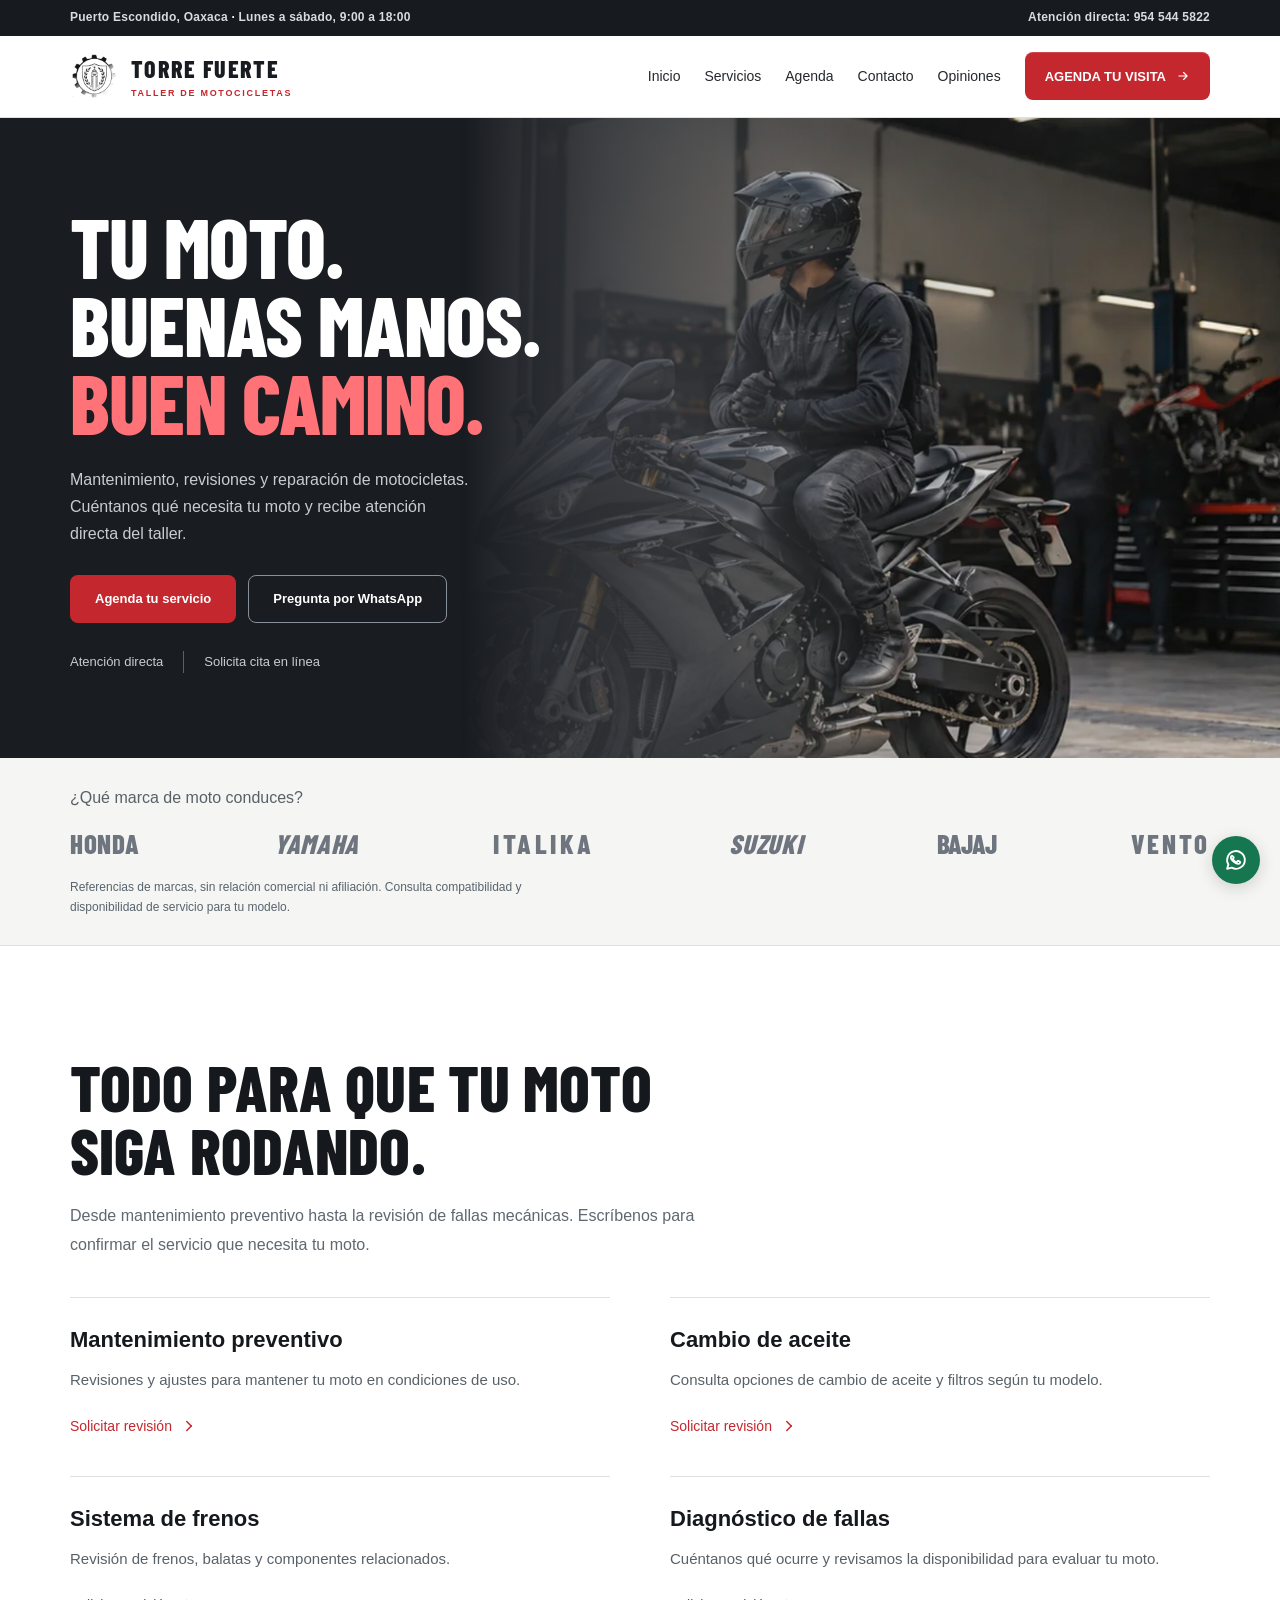
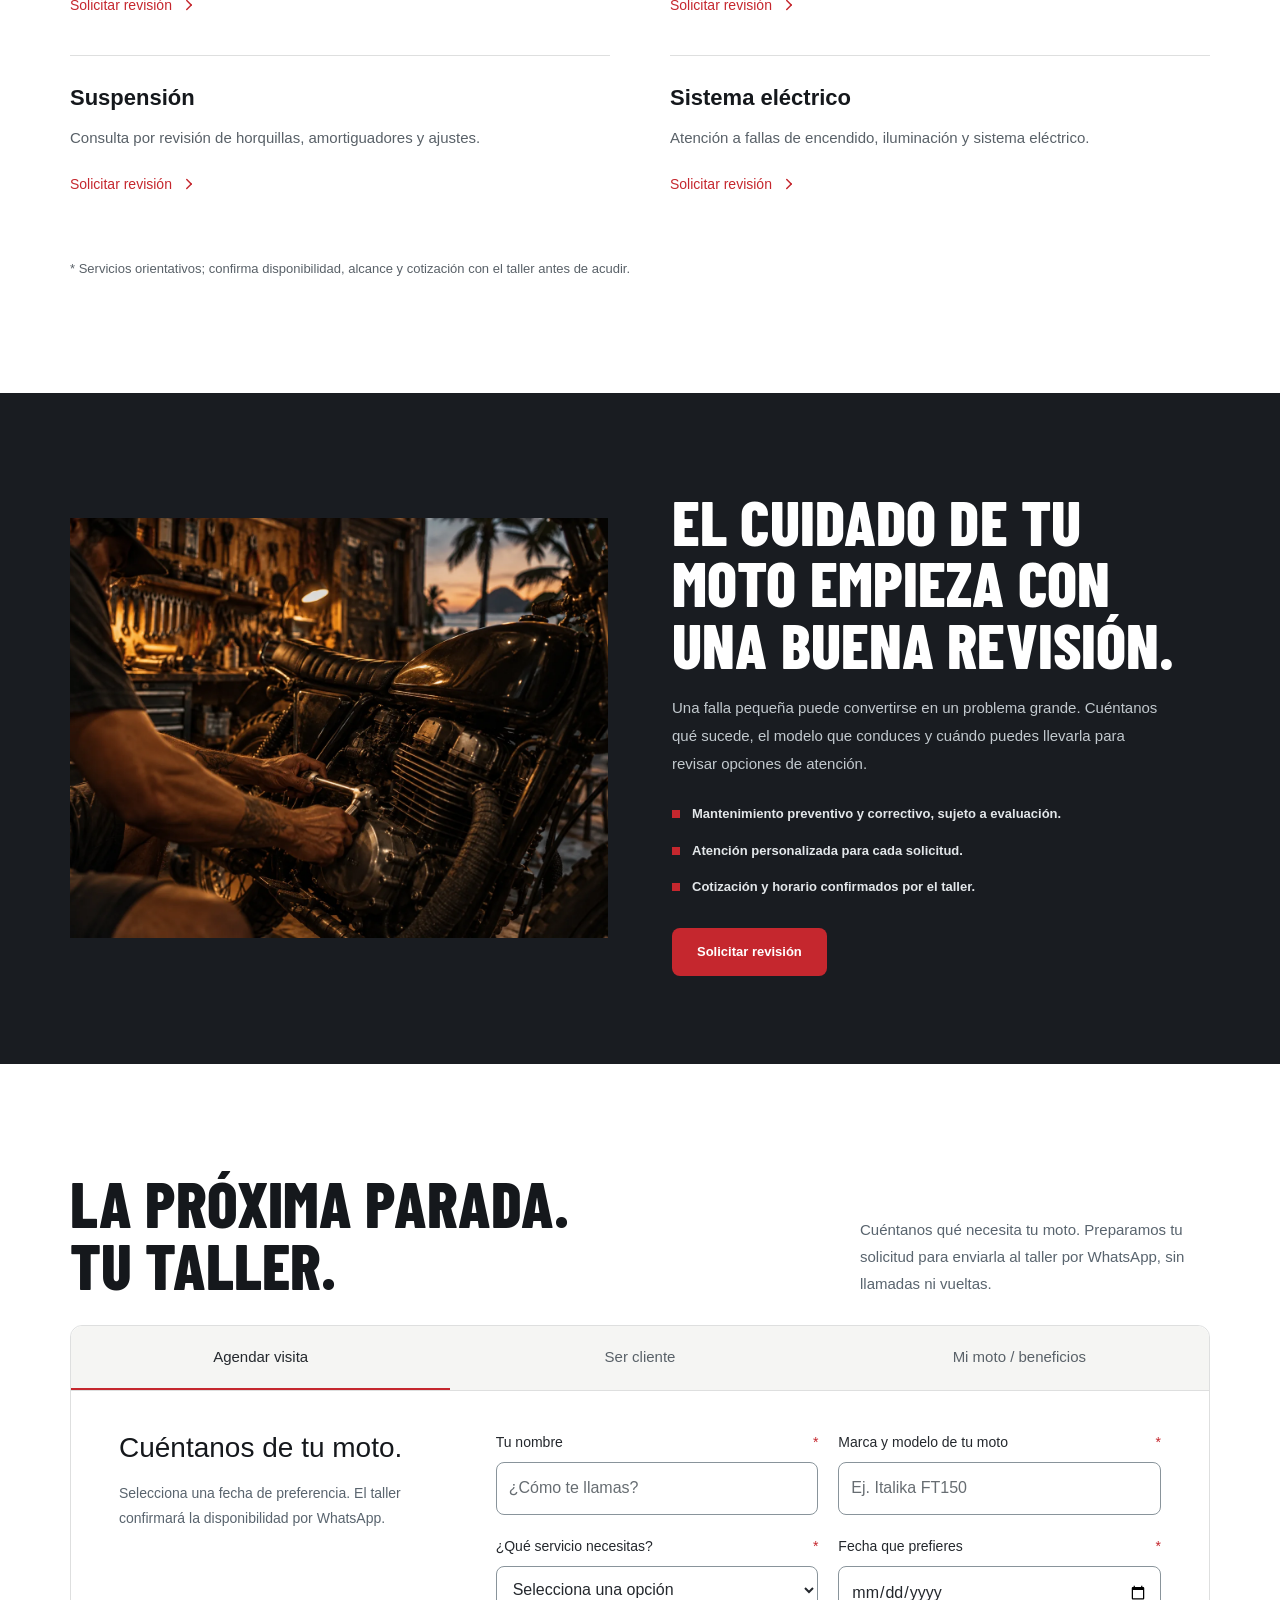
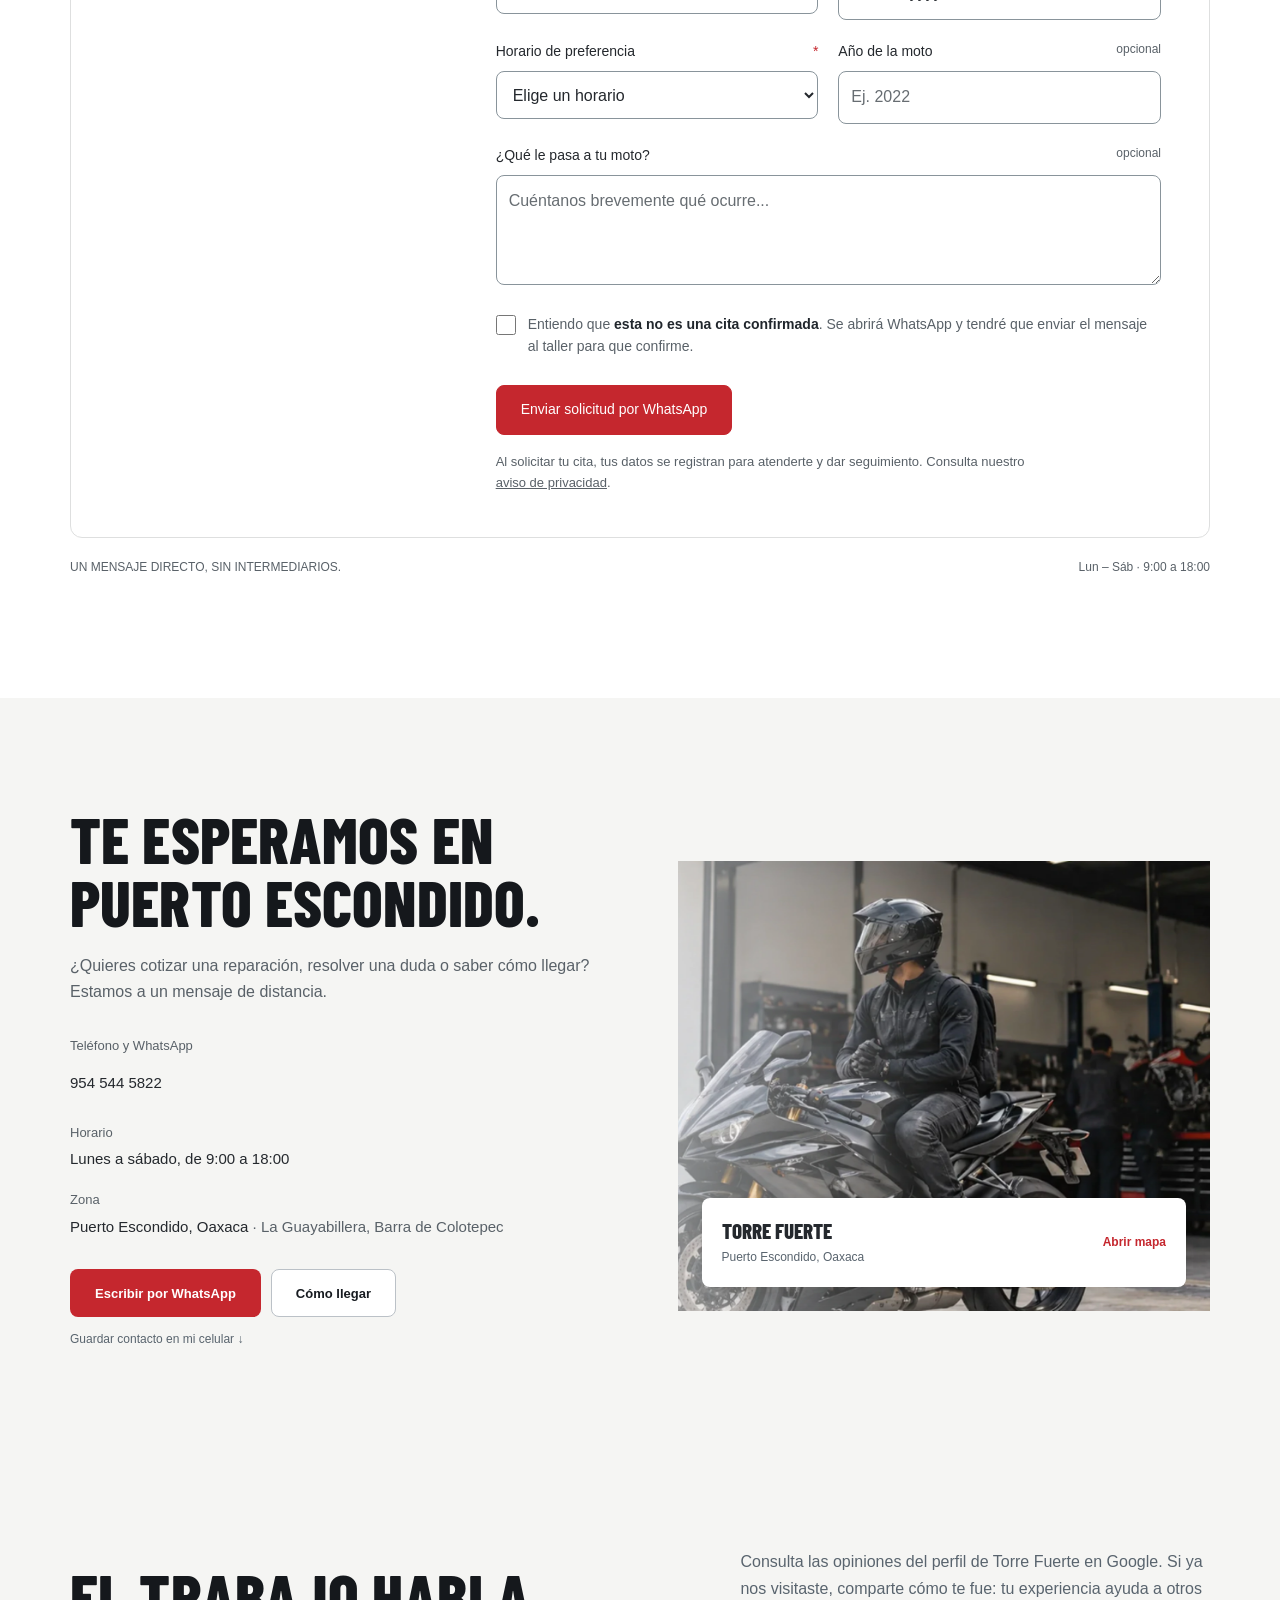
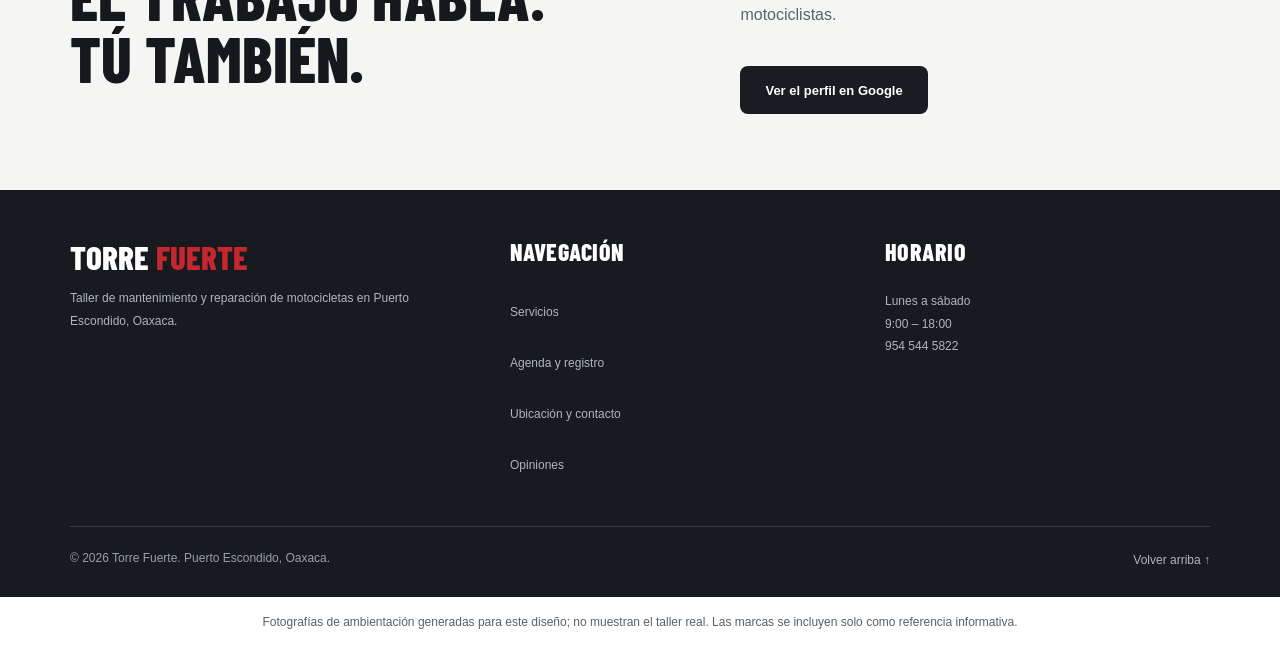
==== commit acb0baee: "Refina presentación e interacción de Torre Fuerte sin alterar contratos" ====
--- a/index.html
+++ b/index.html
@@ -1,86 +1,1393 @@
 <!doctype html>
-<html lang="es-MX"><head><meta charset="utf-8"><meta name="viewport" content="width=device-width, initial-scale=1"><meta name="theme-color" content="#fff"><meta name="description" content="Torre Fuerte, taller de mantenimiento y reparación de motocicletas en Puerto Escondido. Solicita atención y cotizaciones por WhatsApp."><meta property="og:type" content="website"><meta property="og:title" content="Torre Fuerte | Taller de motos en Puerto Escondido"><meta property="og:description" content="Revisiones, mantenimiento y reparaciones. Solicita tu visita desde la página."><meta property="og:image" content="https://webpagepxm.github.io/torre-fuerte/assets/moto-deportiva-taller.webp"><meta property="og:url" content="https://webpagepxm.github.io/torre-fuerte/"><link rel="icon" type="image/png" href="assets/emblema-mono.png"><link rel="preload" href="assets/fonts/barlow-condensed-latin-800.woff2" as="font" type="font/woff2" crossorigin><link rel="preload" href="assets/moto-deportiva-taller.webp" as="image"><title>Torre Fuerte — Taller de motos en Puerto Escondido</title><style>@font-face{font-family:'Barlow Condensed';src:url('assets/fonts/barlow-condensed-latin-800.woff2') format('woff2');font-weight:800;font-display:swap}
-:root{--red:#c5272e;--red-dark:#b52329;--black:#171a1f;--ink:#242a30;--slate:#5d6570;--line:#e3e6e9;--pale:#f5f6f7;--white:#fff;--max:1200px}
-*,*:before,*:after{box-sizing:border-box}html{scroll-behavior:smooth;scroll-padding-top:84px}body{margin:0;color:var(--ink);background:#fff;font:15px/1.65 Inter,Arial,sans-serif;-webkit-font-smoothing:antialiased}img{max-width:100%;display:block}a{color:inherit;text-decoration:none}button,input,select,textarea{font:inherit}button{cursor:pointer}a,button{-webkit-tap-highlight-color:transparent}a:focus-visible,button:focus-visible,input:focus-visible,select:focus-visible,textarea:focus-visible{outline:3px solid #ff9d9a;outline-offset:3px}[hidden]{display:none!important}
-.container{max-width:var(--max);padding:0 30px;margin:0 auto}.eyebrow,.section-kicker{font-weight:800;font-size:11px;letter-spacing:.14em;text-transform:uppercase;color:var(--red)}h1,h2,h3,p{margin-top:0}h1,h2,h3{color:#15181c}h1,h2,.impact-title{font-family:'Barlow Condensed',Impact,'Arial Narrow',sans-serif;text-transform:uppercase;font-weight:800;line-height:.98;letter-spacing:.002em}h1{font-size:clamp(58px,6.3vw,100px);margin:18px 0 24px;max-width:680px}h2{font-size:clamp(44px,5vw,69px);margin:10px 0 19px}h3{font-size:22px;line-height:1.25}.muted{color:var(--slate)}.section-head{margin-bottom:37px}.section-head p{max-width:660px;color:#5f6770;font-size:16px;line-height:1.85}.section{padding:100px 0}.fineprint{font-size:12px;color:#59646e;line-height:1.7}
+<html lang="es-MX"><head><meta charset="utf-8"><meta name="viewport" content="width=device-width, initial-scale=1"><meta name="theme-color" content="#fff"><meta name="description" content="Torre Fuerte, taller de mantenimiento y reparación de motocicletas en Puerto Escondido. Solicita atención y cotizaciones por WhatsApp."><meta property="og:type" content="website"><meta property="og:title" content="Torre Fuerte | Taller de motos en Puerto Escondido"><meta property="og:description" content="Revisiones, mantenimiento y reparaciones. Solicita tu visita desde la página."><meta property="og:image" content="https://webpagepxm.github.io/torre-fuerte/assets/moto-deportiva-taller.webp"><meta property="og:url" content="https://webpagepxm.github.io/torre-fuerte/"><link rel="icon" type="image/png" href="assets/emblema-mono.png"><link rel="preload" href="assets/fonts/barlow-condensed-latin-800.woff2" as="font" type="font/woff2" crossorigin><link rel="preload" href="assets/moto-deportiva-taller.webp" as="image"><title>Torre Fuerte — Taller de motos en Puerto Escondido</title><link rel="stylesheet" href="assets/ui-interactions.css?v=premium-20261111-1"><style>
+@font-face {
+  font-family: "Barlow Condensed";
+  src: url("assets/fonts/barlow-condensed-latin-800.woff2") format("woff2");
+  font-weight: 800;
+  font-display: swap;
+}
+:root {
+  --red: #c5272e;
+  --red-dark: #a91f27;
+  --black: #191c21;
+  --ink: #24282d;
+  --slate: #596168;
+  --line: #dedfdf;
+  --field-line: #89949b;
+  --pale: #f5f5f3;
+  --white: #fff;
+  --max: 1200px;
+  --radius: 8px;
+  --radius-panel: 12px;
+  --layer-shadow: 0 12px 32px #191c211a;
+}
+*,
+*:before,
+*:after {
+  box-sizing: border-box;
+}
+html {
+  scroll-behavior: smooth;
+  scroll-padding-top: 84px;
+}
+body {
+  margin: 0;
+  color: var(--ink);
+  background: var(--white);
+  font: 16px/1.65 -apple-system, BlinkMacSystemFont, "Segoe UI", Arial, sans-serif;
+  -webkit-font-smoothing: antialiased;
+}
+img {
+  max-width: 100%;
+  display: block;
+}
+a {
+  color: inherit;
+  text-decoration: none;
+}
+button,
+input,
+select,
+textarea {
+  font: inherit;
+}
+button {
+  cursor: pointer;
+}
+a,
+button {
+  -webkit-tap-highlight-color: transparent;
+}
+a:focus-visible,
+button:focus-visible,
+input:focus-visible,
+select:focus-visible,
+textarea:focus-visible {
+  outline: 3px solid var(--red);
+  outline-offset: 3px;
+}
+[hidden] {
+  display: none !important;
+}
+.container {
+  max-width: var(--max);
+  padding: 0 30px;
+  margin: 0 auto;
+}
+h1,
+h2,
+h3,
+p {
+  margin-top: 0;
+}
+h1,
+h2,
+h3 {
+  color: #15181c;
+}
+h1,
+h2,
+.impact-title {
+  font-family: "Barlow Condensed", Impact, "Arial Narrow", sans-serif;
+  text-transform: uppercase;
+  font-weight: 800;
+  line-height: 0.98;
+  letter-spacing: 0.002em;
+}
+h1 {
+  font-size: clamp(58px, 6.3vw, 100px);
+  margin: 18px 0 24px;
+  max-width: 680px;
+}
+h2 {
+  font-size: clamp(44px, 5vw, 69px);
+  margin: 10px 0 19px;
+}
+h3 {
+  font-size: 22px;
+  line-height: 1.25;
+}
+.muted {
+  color: var(--slate);
+}
+.section-head {
+  margin-bottom: 37px;
+}
+.section-head p {
+  max-width: 660px;
+  color: #5f6770;
+  font-size: 16px;
+  line-height: 1.85;
+}
+.section {
+  padding: 100px 0;
+}
+.fineprint {
+  font-size: 12px;
+  color: #59646e;
+  line-height: 1.7;
+}
 /* Utility navigation: inspired by editorial motorcycle service brands, not copied assets */
-.info-bar{background:#171b20;color:#d7dce1}.info-bar-inner{max-width:var(--max);padding:8px 30px;margin:auto;display:flex;justify-content:space-between;align-items:center;gap:20px;font-size:11px;font-weight:600;letter-spacing:.02em}.info-bar b{font-weight:700;color:#fff}.info-bar a:hover{color:white}
-.site-header{position:sticky;top:0;z-index:50;background:#fff;border-bottom:1px solid #e8eaed}.nav-wrap{height:81px;display:flex;align-items:center;gap:24px}.brand{display:flex;align-items:center;gap:12px;min-width:0;margin-right:auto}.brand-mark{width:49px;height:49px;object-fit:contain}.brand-word{display:flex;flex-direction:column;line-height:1.04;white-space:nowrap}.brand-word strong{font:800 24px 'Barlow Condensed',Arial,sans-serif;letter-spacing:.055em;color:#181c21}.brand-word small{font:700 9px Inter,sans-serif;letter-spacing:.19em;color:var(--red);margin-top:5px}.nav-links{display:flex;align-items:center;gap:29px;font-weight:700;font-size:12px}.nav-links a{white-space:nowrap}.nav-links a:hover{color:var(--red)}.nav-btn{background:var(--red);color:#fff;padding:15px 19px;font-size:12px;font-weight:800;letter-spacing:.02em;transition:background .2s}.nav-btn:hover,.btn-red:hover{background:var(--red-dark)}.menu-toggle,.mobile-menu{display:none}.skip-link{position:absolute;top:-80px;left:12px;background:white;color:black;padding:12px;z-index:200}.skip-link:focus{top:12px}
+.info-bar {
+  background: #171b20;
+  color: #d7dce1;
+}
+.info-bar-inner {
+  max-width: var(--max);
+  padding: 8px 30px;
+  margin: auto;
+  display: flex;
+  justify-content: space-between;
+  align-items: center;
+  gap: 20px;
+  font-size: 12px;
+  font-weight: 600;
+  letter-spacing: 0.02em;
+}
+.info-bar b {
+  font-weight: 700;
+  color: #fff;
+}
+.info-bar a:hover {
+  color: white;
+}
+.site-header {
+  position: sticky;
+  top: 0;
+  z-index: 50;
+  background: var(--white);
+  border-bottom: 1px solid var(--line);
+}
+.nav-wrap {
+  height: 81px;
+  display: flex;
+  align-items: center;
+  gap: 24px;
+}
+.brand {
+  display: flex;
+  align-items: center;
+  gap: 12px;
+  min-width: 0;
+  margin-right: auto;
+}
+.brand-mark {
+  width: 49px;
+  height: 49px;
+  object-fit: contain;
+}
+.brand-word {
+  display: flex;
+  flex-direction: column;
+  line-height: 1.04;
+  white-space: nowrap;
+}
+.brand-word strong {
+  font:
+    800 24px "Barlow Condensed",
+    Arial,
+    sans-serif;
+  letter-spacing: 0.055em;
+  color: #181c21;
+}
+.brand-word small {
+  font:
+    700 9px Inter,
+    sans-serif;
+  letter-spacing: 0.19em;
+  color: var(--red);
+  margin-top: 5px;
+}
+.nav-links {
+  display: flex;
+  align-items: center;
+  gap: 24px;
+  font-weight: 500;
+  font-size: 14px;
+}
+.nav-links a {
+  white-space: nowrap;
+}
+.nav-links a:hover {
+  color: var(--red);
+}
+.nav-btn {
+  background: var(--red);
+  color: white;
+  padding: 12px 20px;
+  min-height: 48px;
+  border-radius: var(--radius);
+  font-size: 13px;
+  font-weight: 600;
+  box-shadow: inset 0 1px 0 #ffffff26;
+}
+.nav-btn:hover,
+.btn-red:hover {
+  background: var(--red-dark);
+}
+.menu-toggle,
+.mobile-menu {
+  display: none;
+}
+.skip-link {
+  position: absolute;
+  top: -80px;
+  left: 12px;
+  background: white;
+  color: black;
+  padding: 12px;
+  z-index: 200;
+}
+.skip-link:focus {
+  top: 12px;
+}
 /* hero: bright commercial rider photo, warm-free */
-.hero{position:relative;min-height:680px;display:flex;align-items:center;background:var(--black);overflow:hidden;isolation:isolate}.hero-image{position:absolute;inset:0 0 0 36%;background:url('assets/moto-deportiva-taller.webp') 64% center / cover no-repeat;z-index:-2}.hero-image:after{content:"";position:absolute;inset:0;background:linear-gradient(90deg,#171a1f 0%,#171a1f30 50%,#171a1f00 100%)}.hero-body{width:100%;padding-top:68px;padding-bottom:64px}.hero-body .eyebrow{border-left:3px solid var(--red);color:#f2c6c7;display:inline-block;padding:3px 0 3px 12px;font-size:10px;letter-spacing:.12em;max-width:310px}.hero p.intro{font-size:15px;max-width:360px;color:#c2c7cd;line-height:1.8;margin-bottom:28px}.hero-actions{display:flex;gap:12px;flex-wrap:wrap}.btn{min-height:49px;display:inline-flex;align-items:center;justify-content:center;gap:12px;padding:13px 24px;font-size:12px;letter-spacing:.025em;font-weight:800;border:1px solid transparent;transition:background .2s,color .2s,transform .2s;border-radius:2px}.btn:hover{transform:translateY(-1px)}.btn-red{background:var(--red);color:white}.btn-white{background:#fff;color:#171b20;border-color:#bbc1c7}.btn-white:hover{background:#f2f3f4}.btn-dark{background:var(--black);color:white}.btn-dark:hover{background:#333940}.hero-trust{display:flex;gap:20px;margin-top:32px;color:#d1d5d9;font-weight:500;font-size:11px;align-items:center}.hero-trust span+span{border-left:1px solid #586069;padding-left:20px}.hero-trust strong{color:#ff7f83}
+.hero {
+  position: relative;
+  min-height: 640px;
+  display: flex;
+  align-items: center;
+  background: var(--black);
+  overflow: hidden;
+  isolation: isolate;
+}
+.hero-image {
+  position: absolute;
+  inset: 0 0 0 36%;
+  background: var(--black);
+  overflow: hidden;
+  z-index: -2;
+}
+
+/* El recorte deja fuera el texto que ya venía incrustado en la ilustración. */
+.hero-photo {
+  position: absolute;
+  inset: 0 0 0 auto;
+  width: 125%;
+  max-width: none;
+  height: 100%;
+  object-fit: cover;
+  object-position: center top;
+  z-index: 0;
+}
+.hero-image:after {
+  z-index: 2;
+  content: "";
+  position: absolute;
+  inset: 0;
+  background: linear-gradient(90deg, #171a1f 0%, #171a1f30 50%, #171a1f00 100%);
+}
+.hero-body {
+  width: 100%;
+  padding-top: 68px;
+  padding-bottom: 64px;
+}
+.hero p.intro {
+  font-size: 16px;
+  max-width: 400px;
+  color: #c8cdd2;
+  line-height: 1.7;
+  margin-bottom: 28px;
+}
+.hero-actions {
+  display: flex;
+  gap: 12px;
+  flex-wrap: wrap;
+}
+.btn {
+  min-height: 48px;
+  display: inline-flex;
+  align-items: center;
+  justify-content: center;
+  gap: 12px;
+  padding: 12px 24px;
+  font-size: 13px;
+  font-weight: 600;
+  border: 1px solid transparent;
+  border-radius: var(--radius);
+}
+.btn-red {
+  background: var(--red);
+  color: white;
+}
+.btn-white {
+  background: #fff;
+  color: #171b20;
+  border-color: #bbc1c7;
+}
+.btn-white:hover {
+  background: #f2f3f4;
+}
+.btn-dark {
+  background: var(--black);
+  color: white;
+}
+.btn-dark:hover {
+  background: #333940;
+}
+.hero-trust {
+  display: flex;
+  flex-wrap: wrap;
+  gap: 20px;
+  margin-top: 28px;
+  color: #c8cdd2;
+  font-size: 13px;
+  align-items: center;
+}
+.hero-trust span + span {
+  border-left: 1px solid #586069;
+  padding-left: 20px;
+}
 /* Titular y fotografía forman una sola composición, sin capas flotantes. */
-.hero h1{font-size:clamp(68px,6.5vw,94px);max-width:680px;color:white;letter-spacing:-.012em;line-height:.9}.hero .btn-white{background:transparent;color:white;border-color:#879098}.hero .btn-white:hover{background:#ffffff15}
+.hero h1 {
+  font-size: clamp(68px, 6.5vw, 94px);
+  max-width: 680px;
+  color: white;
+  letter-spacing: -.012em;
+  line-height: .94;
+}
+.hero .btn-white {
+  background: transparent;
+  color: white;
+  border-color: #879098;
+}
+.hero .btn-white:hover {
+  background: #ffffff15;
+}
 /* brands strip */
-.brand-strip{background:#eef0ed;padding:32px 0 25px;border-bottom:1px solid var(--line)}.brand-strip h2{font-family:Inter,sans-serif;font-size:12px;font-weight:800;letter-spacing:.13em;color:#4f5862;line-height:1.6;text-transform:uppercase;margin:0 0 20px;text-align:center}.brands-list{display:flex;flex-wrap:wrap;align-items:center;justify-content:space-between;gap:16px 36px}.maker{font:800 clamp(19px,2.1vw,28px)/1 'Barlow Condensed',sans-serif;letter-spacing:.025em;color:#606872;text-transform:uppercase;opacity:.9}.maker:nth-child(2){font-style:italic}.maker:nth-child(3){letter-spacing:.13em}.maker:nth-child(4){font-style:italic}.maker:nth-child(5){letter-spacing:-.035em}.maker:nth-child(6){letter-spacing:.1em}.brand-strip .fineprint{text-align:center;margin:17px 0 0}
+.brand-strip {
+  background: var(--pale);
+  padding: 28px 0;
+  border-bottom: 1px solid var(--line);
+}
+.brand-strip h2 {
+  font-family: inherit;
+  font-size: 16px;
+  font-weight: 500;
+  color: var(--slate);
+  line-height: 1.5;
+  text-transform: none;
+  letter-spacing: 0;
+  margin: 0 0 20px;
+  text-align: start;
+}
+.brands-list {
+  display: flex;
+  flex-wrap: wrap;
+  align-items: center;
+  justify-content: space-between;
+  gap: 16px 36px;
+}
+.maker {
+  font:
+    800 clamp(19px, 2.1vw, 28px) / 1 "Barlow Condensed",
+    sans-serif;
+  letter-spacing: 0.025em;
+  color: #606872;
+  text-transform: uppercase;
+  opacity: 0.9;
+}
+.maker:nth-child(2) {
+  font-style: italic;
+}
+.maker:nth-child(3) {
+  letter-spacing: 0.13em;
+}
+.maker:nth-child(4) {
+  font-style: italic;
+}
+.maker:nth-child(5) {
+  letter-spacing: -0.035em;
+}
+.maker:nth-child(6) {
+  letter-spacing: 0.1em;
+}
+.brand-strip .fineprint {
+  text-align: start;
+  margin: 20px 0 0;
+  max-width: 75ch;
+}
 /* service grid */
-.services{background:#fff}.service-grid{display:grid;grid-template-columns:repeat(2,minmax(0,1fr));column-gap:60px}.service-card{border:0;border-top:1px solid #c7ced1;background:transparent;padding:28px 0;display:grid;grid-template-columns:54px minmax(0,1fr);gap:0 16px;align-content:start;transition:border-color .2s}.service-card:hover{border-color:var(--red)}.service-card .service-index{font:800 38px/1 'Barlow Condensed',sans-serif;color:var(--red);grid-row:1/4}.service-card h3{margin:0 0 10px;font:800 27px 'Barlow Condensed',sans-serif;text-transform:uppercase;letter-spacing:.01em}.service-card p{font-size:14px;color:#59636d;line-height:1.8;margin:0 0 14px}.service-card a{color:var(--red);text-transform:uppercase;letter-spacing:.05em;font-weight:800;font-size:11px;min-height:44px;display:inline-flex;align-items:center;justify-self:start}.service-note{margin-top:22px;color:#59646e;font-size:11px}
+.services {
+  background: #fff;
+}
+.service-grid {
+  display: grid;
+  grid-template-columns: repeat(2, minmax(0, 1fr));
+  column-gap: 60px;
+}
+.service-card {
+  border: 0;
+  border-top: 1px solid var(--line);
+  background: transparent;
+  padding: 28px 0;
+  display: grid;
+  grid-template-columns: minmax(0, 1fr);
+  align-content: start;
+  transition: border-color var(--motion-feedback) var(--motion-ease);
+}
+.service-card:hover {
+  border-color: var(--red);
+}
+.service-card h3 {
+  margin: 0 0 12px;
+  font: 600 22px/1.3 -apple-system, BlinkMacSystemFont, "Segoe UI", Arial, sans-serif;
+  text-transform: none;
+  letter-spacing: 0;
+}
+.service-card p {
+  font-size: 15px;
+  color: var(--slate);
+  line-height: 1.7;
+  margin: 0 0 12px;
+  max-width: 60ch;
+}
+.service-card a {
+  color: var(--red);
+  font-weight: 500;
+  font-size: 14px;
+  min-height: 44px;
+  display: inline-flex;
+  align-items: center;
+  gap: 8px;
+  justify-self: start;
+}
+.service-note {
+  margin-top: 24px;
+  color: var(--slate);
+  font-size: 13px;
+}
 /* editorial workshop feature */
-.feature-band{background:#242a2e;padding:88px 0}.feature-layout{display:grid;grid-template-columns:1fr 1fr;gap:64px;align-items:center}.feature-image{aspect-ratio:1.28/1;overflow:hidden;background:#ddd}.feature-image img{height:100%;width:100%;object-fit:cover}.feature-copy .section-kicker{color:#ff979a}.feature-copy h2{font-size:clamp(44px,4.9vw,70px);color:white}.feature-copy p{font-size:15px;color:#c2c9ce;line-height:1.85;max-width:490px}.bullet-points{display:grid;gap:15px;padding:0;margin:26px 0 30px;list-style:none;color:#e2e6e9}.bullet-points li{display:flex;align-items:start;gap:12px;font-weight:700;font-size:13px}.bullet-points li:before{content:'';flex:none;width:8px;height:8px;background:var(--red);margin-top:7px}
+.feature-band {
+  background: var(--black);
+  padding: 88px 0;
+}
+.feature-layout {
+  display: grid;
+  grid-template-columns: 1fr 1fr;
+  gap: 64px;
+  align-items: center;
+}
+.feature-image {
+  aspect-ratio: 1.28/1;
+  overflow: hidden;
+  background: #ddd;
+}
+.feature-image img {
+  height: 100%;
+  width: 100%;
+  object-fit: cover;
+}
+.feature-copy h2 {
+  font-size: clamp(44px, 4.9vw, 70px);
+  color: white;
+}
+.feature-copy p {
+  font-size: 15px;
+  color: #c2c9ce;
+  line-height: 1.85;
+  max-width: 490px;
+}
+.bullet-points {
+  display: grid;
+  gap: 15px;
+  padding: 0;
+  margin: 26px 0 30px;
+  list-style: none;
+  color: #e2e6e9;
+}
+.bullet-points li {
+  display: flex;
+  align-items: start;
+  gap: 12px;
+  font-weight: 700;
+  font-size: 13px;
+}
+.bullet-points li:before {
+  content: "";
+  flex: none;
+  width: 8px;
+  height: 8px;
+  background: var(--red);
+  margin-top: 7px;
+}
 /* booking + tabs, consistent with original JS */
-.booking-section{padding:100px 0;background:#fff}.booking-heading{display:flex;align-items:end;justify-content:space-between;gap:40px;margin-bottom:28px}.booking-heading h2{font-size:clamp(43px,5vw,67px);margin:8px 0 0}.booking-heading .intro-copy{max-width:350px;color:#59646e;font-size:15px;line-height:1.8;margin:0}.booking-shell{border:1px solid #dfe3e6;border-top:3px solid var(--red);background:#fff}.booking-tabs{display:grid;grid-template-columns:repeat(3,1fr);border-bottom:1px solid var(--line);background:#f6f7f8}.booking-tab{min-height:75px;padding:18px 12px;display:flex;align-items:center;justify-content:center;gap:11px;border:0;border-right:1px solid var(--line);border-bottom:3px solid transparent;background:transparent;color:#59616b;font-weight:800;font-size:13px}.booking-tab:last-child{border-right:0}.booking-tab:hover{background:#ecedef}.booking-tab.is-selected{background:#fff;color:#121519;border-bottom-color:var(--red)}.tab-num{font:800 13px 'Barlow Condensed',sans-serif;color:var(--red)}.booking-panel{padding:40px clamp(20px,4vw,48px) 44px;display:grid;grid-template-columns:minmax(0,.8fr) minmax(0,1.6fr);gap:44px}.booking-panel[hidden]{display:none}.panel-intro{margin:0 0 30px;max-width:320px}.panel-intro .eyebrow{display:block}.panel-intro h3{font:800 clamp(34px,3.5vw,48px) 'Barlow Condensed',sans-serif;text-transform:uppercase;margin:7px 0 8px}.panel-intro>p:last-child{color:#59646e;font-size:14px;line-height:1.8;margin:0}.booking-form{max-width:940px}.form-grid{display:grid;grid-template-columns:repeat(2,minmax(0,1fr));gap:20px}.field{display:flex;flex-direction:column;gap:8px;font-size:12px;font-weight:700;color:#333a42;min-width:0;position:relative}.field-full{grid-column:1/-1}.field>span:not(.optional){color:var(--red);position:absolute;right:0;top:0}.optional{color:#64717b;font-weight:400;font-size:11px;position:absolute;right:0;top:0}.field input,.field select,.field textarea{width:100%;min-height:51px;padding:13px 15px;border:1px solid #d5dbe0;background:white;border-radius:2px;color:#232b32;outline:none;box-shadow:none;appearance:auto}.field textarea{min-height:110px;resize:vertical}.field input::placeholder,.field textarea::placeholder{color:#959ca3}.field input:focus,.field select:focus,.field textarea:focus{border-color:#cc4547;outline:2px solid #ffd1d1;outline-offset:0}.check-line{display:flex;align-items:flex-start;gap:10px;margin-top:22px;font-size:12px;color:#57616a;line-height:1.75}.check-line input{width:17px;height:17px;margin-top:2px;accent-color:var(--red);flex:none}.check-line strong{color:#20262c}.form-submit{margin-top:25px;border:0;background:var(--red);color:white;padding:16px 27px;font-size:12px;font-weight:800;display:inline-flex;align-items:center;gap:13px;border-radius:2px}.form-submit:hover{background:var(--red-dark)}.form-note{font-size:12px;color:#59646e;max-width:650px;margin:13px 0 0}.booking-bottom{padding:17px 0;display:flex;justify-content:space-between;gap:15px;color:#56656e;font-size:10px;letter-spacing:.09em;font-weight:700;text-transform:uppercase}.loyalty-teaser{margin:25px 0 0;padding:20px 24px;border-left:3px solid var(--red);background:#f5f6f7;display:flex;gap:16px;align-items:flex-start}.loyalty-mark{color:var(--red);font-size:30px}.loyalty-teaser strong{font-size:12px}.loyalty-teaser p{font-size:12px;color:#616a74;line-height:1.8;margin:4px 0 0}
+.booking-section {
+  padding: 100px 0;
+  background: #fff;
+}
+.booking-heading {
+  display: flex;
+  align-items: end;
+  justify-content: space-between;
+  gap: 40px;
+  margin-bottom: 28px;
+}
+.booking-heading h2 {
+  font-size: clamp(43px, 5vw, 67px);
+  margin: 8px 0 0;
+}
+.booking-heading .intro-copy {
+  max-width: 350px;
+  color: #59646e;
+  font-size: 15px;
+  line-height: 1.8;
+  margin: 0;
+}
+.booking-shell {
+  border: 1px solid var(--line);
+  border-radius: var(--radius-panel);
+  background: var(--white);
+}
+.booking-tabs {
+  display: grid;
+  grid-template-columns: repeat(3,minmax(0,1fr));
+  border-bottom: 1px solid var(--line);
+  border-radius: var(--radius-panel) var(--radius-panel) 0 0;
+  background: var(--pale);
+}
+.booking-tab {
+  min-height: 64px;
+  padding: 16px;
+  display: flex;
+  align-items: center;
+  justify-content: center;
+  gap: 8px;
+  border: 0;
+  border-bottom: 2px solid transparent;
+  background: transparent;
+  color: var(--slate);
+  font-weight: 500;
+  font-size: 15px;
+  transition: color var(--motion-feedback) var(--motion-ease), background-color var(--motion-feedback) var(--motion-ease), border-color var(--motion-feedback) var(--motion-ease);
+}
+.booking-tab:last-child {
+  border-right: 0;
+}
+.booking-tab:hover {
+  background: #ecedef;
+}
+.booking-tab.is-selected {
+  background: transparent;
+  color: var(--ink);
+  border-bottom-color: var(--red);
+}
+.booking-panel {
+  padding: 40px clamp(20px, 4vw, 48px) 44px;
+  display: grid;
+  grid-template-columns: minmax(0, 0.8fr) minmax(0, 1.6fr);
+  gap: 44px;
+}
+.booking-panel[hidden] {
+  display: none;
+}
+.panel-intro {
+  margin: 0 0 30px;
+  max-width: 320px;
+}
+.panel-intro h3 {
+  font: 500 28px/1.2 -apple-system, BlinkMacSystemFont, "Segoe UI", Arial, sans-serif;
+  text-transform: none;
+  margin: 0 0 16px;
+}
+.panel-intro > p:last-child {
+  color: #59646e;
+  font-size: 14px;
+  line-height: 1.8;
+  margin: 0;
+}
+.booking-form {
+  max-width: 940px;
+}
+.form-grid {
+  display: grid;
+  grid-template-columns: repeat(2, minmax(0, 1fr));
+  gap: 20px;
+}
+.field {
+  display: flex;
+  flex-direction: column;
+  gap: 8px;
+  font-size: 14px;
+  font-weight: 500;
+  color: var(--ink);
+  min-width: 0;
+  position: relative;
+}
+.field-full {
+  grid-column: 1/-1;
+}
+.field > span:not(.optional) {
+  color: var(--red);
+  position: absolute;
+  right: 0;
+  top: 0;
+}
+.optional {
+  color: var(--slate);
+  font-weight: 400;
+  font-size: 12px;
+  position: absolute;
+  right: 0;
+  top: 0;
+}
+.field input,
+.field select,
+.field textarea {
+  width: 100%;
+  min-height: 48px;
+  padding: 12px;
+  border: 1px solid var(--field-line);
+  background: var(--white);
+  border-radius: var(--radius);
+  color: var(--ink);
+  font-size: 16px;
+  font-weight: 400;
+  appearance: auto;
+  transition: border-color var(--motion-feedback) var(--motion-ease);
+}
+.field textarea {
+  min-height: 110px;
+  resize: vertical;
+}
+.field input::placeholder,
+.field textarea::placeholder {
+  color: #676d72;
+  font-weight: 400;
+}
+.field input:focus,
+.field select:focus,
+.field textarea:focus {
+  border-color: var(--red);
+}
+.check-line {
+  display: flex;
+  align-items: flex-start;
+  gap: 12px;
+  min-height: 44px;
+  padding: 8px 0;
+  margin-top: 20px;
+  font-size: 14px;
+  color: var(--slate);
+  line-height: 1.6;
+}
+.check-line input {
+  width: 20px;
+  height: 20px;
+  margin: 2px 0 0;
+  accent-color: var(--red);
+  flex: none;
+}
+.check-line strong {
+  color: #20262c;
+}
+.form-submit {
+  min-height: 48px;
+  margin-top: 20px;
+  border: 1px solid var(--red);
+  background: var(--red);
+  color: white;
+  padding: 12px 24px;
+  font-size: 14px;
+  font-weight: 500;
+  display: inline-flex;
+  align-items: center;
+  gap: 12px;
+  border-radius: var(--radius);
+}
+.form-submit:hover {
+  background: var(--red-dark);
+}
+.form-note {
+  font-size: 13px;
+  color: var(--slate);
+  max-width: 75ch;
+  margin: 16px 0 0;
+}
+.booking-bottom {
+  padding: 20px 0;
+  display: flex;
+  justify-content: space-between;
+  gap: 16px;
+  color: var(--slate);
+  font-size: 12px;
+  font-weight: 400;
+}
+.loyalty-teaser {
+  margin-top: 24px;
+  padding: 20px;
+  background: var(--pale);
+  border-radius: var(--radius);
+  display: flex;
+  gap: 16px;
+  align-items: flex-start;
+}
+.loyalty-teaser strong {
+  font-size: 12px;
+}
+.loyalty-teaser p {
+  font-size: 12px;
+  color: #616a74;
+  line-height: 1.8;
+  margin: 4px 0 0;
+}
 /* locations/contact/reviews */
-.location{background:#f5f6f7;padding:100px 0}.location-layout{display:grid;grid-template-columns:1fr 1fr;gap:75px;align-items:center}.location h2{font-size:clamp(46px,5vw,69px)}.contact-facts{margin:30px 0;display:grid;gap:17px}.contact-facts dt{font-size:11px;font-weight:800;letter-spacing:.1em;text-transform:uppercase;color:#59646e}.contact-facts dd{margin:3px 0 0;font-size:14px;font-weight:650}.contact-facts a:hover{color:var(--red)}.location-art{position:relative;background:#dce0e3;min-height:450px;overflow:hidden}.location-art img{position:absolute;inset:0;width:100%;height:100%;object-fit:cover;object-position:66% center}.location-card{position:absolute;left:24px;right:24px;bottom:22px;padding:23px;background:#fff;box-shadow:0 10px 35px #0002;display:flex;align-items:center;justify-content:space-between;gap:18px}.location-card strong{font:800 21px 'Barlow Condensed',sans-serif;text-transform:uppercase}.location-card small{display:block;color:#59646e;font-size:11px;line-height:1.6}.location-card a{white-space:nowrap;color:var(--red);font-size:12px;font-weight:800}.contacts-buttons{display:flex;flex-wrap:wrap;gap:10px}
-.reviews{background:#f0f2ef;padding:76px 0}.reviews-top{display:grid;grid-template-columns:1.3fr 1fr;align-items:center;gap:60px}.reviews-top p{max-width:580px;color:#59646e}.review-button{margin-top:22px;white-space:normal;text-align:center}.editor-note{font-size:10px;color:#59646e;text-align:center;padding:9px 30px 21px;line-height:1.6}
-.footer{background:#171a1f;color:#d2d6da;padding:47px 0 25px}.footer-grid{display:grid;grid-template-columns:1.2fr 1fr 1fr;gap:50px;padding-bottom:39px}.footer h3{color:white;font:800 24px 'Barlow Condensed',sans-serif;text-transform:uppercase;letter-spacing:.02em}.footer p,.footer a{font-size:12px;line-height:1.85;color:#afb6bd}.footer a:hover{color:#fff}.footer-links{display:grid;gap:7px}.footer-bottom{display:flex;justify-content:space-between;gap:20px;border-top:1px solid #373d43;padding-top:22px;color:#98a0a7;font-size:10px}.footer-brand{font:800 33px 'Barlow Condensed',sans-serif;color:#fff}.footer-brand span{color:var(--red)}.footer-note{margin-top:10px}
-.floating-wa{position:fixed;right:22px;bottom:20px;z-index:45;background:#1ca767;color:white;width:50px;height:50px;display:grid;place-items:center;border-radius:50%;box-shadow:0 5px 20px #0003}.floating-wa svg{width:25px;height:25px}
-@media(max-width:1020px){ .nav-links{gap:14px}.feature-layout,.location-layout{gap:33px}.container{padding:0 25px}}
-@media(max-width:760px){.container{padding:0 20px}.info-bar-inner{padding:8px 20px}.info-bar-inner span:last-child{display:none}.site-header .nav-wrap{height:70px}.brand-mark{width:43px;height:43px}.brand-word strong{font-size:22px}.nav-links{display:none}.nav-btn{margin-left:auto;font-size:10px;padding:12px 13px}.menu-toggle{display:flex;align-items:center;justify-content:center;border:0;background:transparent;color:#20262c;width:38px;height:42px;padding:0}.menu-toggle span{font-size:24px;line-height:1}.mobile-menu:not([hidden]){display:flex;flex-direction:column;position:absolute;top:70px;left:0;right:0;background:white;box-shadow:0 15px 26px #0002;padding:10px 20px 20px;gap:0}.mobile-menu a{padding:12px 0;border-bottom:1px solid var(--line);font-weight:700;font-size:13px}.hero{min-height:0;align-items:end}.hero-image{inset:0 0 auto;height:330px;background-position:66% center;background-size:cover}.hero-image:after{background:linear-gradient(0deg,#171a1f 0%,#171a1f00 70%)}.hero-body{padding-top:270px;padding-bottom:36px}.hero h1{font-size:clamp(54px,12vw,80px);margin:13px 0 20px}.hero p.intro{font-size:14px;max-width:450px;margin:0 0 22px}.hero-trust{font-size:10px;flex-wrap:wrap;gap:12px;margin-top:19px}.hero-trust span+span{padding-left:12px}.section{padding:70px 0}h2{font-size:clamp(43px,11vw,59px)}.brands-list{justify-content:center;gap:15px 25px}.maker{font-size:24px}.service-grid{grid-template-columns:1fr;gap:0}.service-card{padding:24px 0}.feature-band{padding:62px 0}.feature-layout,.location-layout{grid-template-columns:1fr;gap:34px}.feature-image{aspect-ratio:1.35}.booking-section{padding:70px 0}.booking-heading{display:block}.booking-heading .intro-copy{margin:15px 0 0}.booking-tabs{grid-template-columns:repeat(3,minmax(0,1fr))}.booking-tab{flex-direction:column;gap:3px;font-size:10px;padding:12px 5px;min-height:67px;line-height:1.2;text-align:center}.booking-panel{padding:27px 18px 33px;display:block}.form-grid{grid-template-columns:1fr;gap:17px}.field-full{grid-column:auto}.field input,.field select,.field textarea{font-size:16px}.form-submit{width:100%;justify-content:center}.location{padding:65px 0}.location-art{min-height:330px}.reviews{padding:68px 0}.reviews-top{display:block}.review-card{grid-template-columns:1fr;padding:24px;gap:10px}.review-mark{font-size:38px}.footer-grid{grid-template-columns:1fr 1fr;gap:25px}.footer-grid>div:first-child{grid-column:1/-1}.footer-bottom{flex-direction:column;gap:5px}.floating-wa{right:12px;bottom:13px;width:45px;height:45px}}
-@media(max-width:460px){.info-bar-inner{font-size:10px}.brand-word strong{font-size:19px}.brand-word small{font-size:8px}.brand-mark{width:40px;height:40px}.nav-btn{padding:10px 9px;font-size:9px}.hero{min-height:0}.hero-image{background-position:65% center}.hero-body{padding-top:260px}.hero h1{font-size:clamp(54px,15vw,68px)}.hero .btn{width:100%;font-size:11px}.hero-actions{gap:9px}.service-grid{grid-template-columns:1fr}.service-card{padding:24px 0;grid-template-columns:40px minmax(0,1fr);column-gap:12px}.service-card .service-index{font-size:32px}.booking-heading h2{font-size:48px}.location-card{left:14px;right:14px;bottom:13px;padding:16px}.location-card strong{font-size:18px}.footer-grid{grid-template-columns:1fr;gap:19px}.footer-grid>div:first-child{grid-column:auto}}
-@media(prefers-reduced-motion:reduce){html{scroll-behavior:auto}*,*:after,*:before{transition:none!important;animation:none!important}}
+.location {
+  background: var(--pale);
+  padding: 100px 0;
+}
+.location-layout {
+  display: grid;
+  grid-template-columns: 1fr 1fr;
+  gap: 75px;
+  align-items: center;
+}
+.location h2 {
+  font-size: clamp(46px, 5vw, 69px);
+}
+.contact-facts {
+  margin: 30px 0;
+  display: grid;
+  gap: 17px;
+}
+.contact-facts dt {
+  font-size: 13px;
+  color: var(--slate);
+  font-weight: 400;
+  margin-bottom: 4px;
+}
+.contact-facts dd {
+  margin: 0;
+  font-size: 15px;
+  color: var(--ink);
+  font-weight: 500;
+  line-height: 1.65;
+}
+.contact-facts a:hover {
+  color: var(--red);
+}
+.location-art {
+  position: relative;
+  background: #dce0e3;
+  min-height: 450px;
+  overflow: hidden;
+}
+.location-art img {
+  position: absolute;
+  inset: 0 0 0 auto;
+  width: 125%;
+  max-width: none;
+  height: 100%;
+  object-fit: cover;
+  object-position: center top;
+}
+.location-card {
+  position: absolute;
+  left: 24px;
+  right: 24px;
+  bottom: 24px;
+  background: var(--white);
+  padding: 20px;
+  border-radius: var(--radius);
+  display: flex;
+  align-items: center;
+  justify-content: space-between;
+  gap: 16px;
+  box-shadow: var(--layer-shadow);
+}
+.location-card strong {
+  font:
+    800 21px "Barlow Condensed",
+    sans-serif;
+  text-transform: uppercase;
+}
+.location-card small {
+  display: block;
+  color: #59646e;
+  font-size: 12px;
+  line-height: 1.6;
+}
+.location-card a {
+  white-space: nowrap;
+  color: var(--red);
+  font-size: 12px;
+  font-weight: 800;
+}
+.contacts-buttons {
+  display: flex;
+  flex-wrap: wrap;
+  gap: 10px;
+}
+.reviews {
+  background: var(--pale);
+  padding: 76px 0;
+}
+.reviews-top {
+  display: grid;
+  grid-template-columns: 1.3fr 1fr;
+  align-items: center;
+  gap: 60px;
+}
+.reviews-top p {
+  max-width: 580px;
+  color: #59646e;
+}
+.review-button {
+  margin-top: 22px;
+  white-space: normal;
+  text-align: center;
+}
+.editor-note {
+  font-size: 12px;
+  color: var(--slate);
+  text-align: center;
+  padding: 16px 24px 24px;
+  line-height: 1.6;
+}
+.footer {
+  background: #171a1f;
+  color: #d2d6da;
+  padding: 47px 0 25px;
+}
+.footer-grid {
+  display: grid;
+  grid-template-columns: 1.2fr 1fr 1fr;
+  gap: 50px;
+  padding-bottom: 39px;
+}
+.footer h3 {
+  color: white;
+  font:
+    800 24px "Barlow Condensed",
+    sans-serif;
+  text-transform: uppercase;
+  letter-spacing: 0.02em;
+}
+.footer p,
+.footer a {
+  font-size: 12px;
+  line-height: 1.85;
+  color: #afb6bd;
+}
+.footer a:hover {
+  color: #fff;
+}
+.footer-links {
+  display: grid;
+  gap: 7px;
+}
+.footer-bottom {
+  display: flex;
+  justify-content: space-between;
+  gap: 20px;
+  border-top: 1px solid #373d43;
+  padding-top: 22px;
+  color: #98a0a7;
+  font-size: 12px;
+}
+.footer-brand {
+  font:
+    800 33px "Barlow Condensed",
+    sans-serif;
+  color: #fff;
+}
+.footer-brand span {
+  color: var(--red);
+}
+.footer-note {
+  margin-top: 10px;
+}
+.floating-wa {
+  position: fixed;
+  right: 20px;
+  bottom: max(16px, env(safe-area-inset-bottom));
+  z-index: 45;
+  background: #16764f;
+  color: white;
+  width: 48px;
+  height: 48px;
+  display: grid;
+  place-items: center;
+  border-radius: 50%;
+  box-shadow: 0 4px 16px #191c2129;
+  transition: background-color var(--motion-feedback) var(--motion-ease), transform var(--motion-press) var(--motion-ease);
+}
+.floating-wa svg {
+  width: 25px;
+  height: 25px;
+}
+
+/* Acciones de contacto y navegación: alcance táctil, sin cambiar destinos. */
+.contact-facts a, .location-card a, .location .fineprint a { display: inline-flex; align-items: center; min-height: 44px; }
+.footer-links a { display: flex; align-items: center; min-height: 44px; }
+.floating-wa:hover { background: #125d3e; }
+/* Reflejo de luz sobre la foto: movimiento acotado, disparado por interacción. */
+.hero-image::before {
+  z-index: 1;
+  content: "";
+  position: absolute;
+  inset: 0 0 0 35%;
+  pointer-events: none;
+  background: linear-gradient(112deg, transparent 15%, #ffffff1c 48%, transparent 72%);
+  opacity: .35;
+  transform: translateX(-24px);
+}
+@media (hover:hover) and (pointer:fine) and (prefers-reduced-motion:no-preference) {
+  .hero-image::before { transition: transform 280ms var(--motion-ease), opacity 280ms var(--motion-ease); }
+  .hero:hover .hero-image::before { transform: translateX(24px); opacity: .8; }
+}
+.hero h1 { margin-top: 0; }
+#booking-feedback:not(:empty) { padding: 16px; border-radius: var(--radius); background: var(--pale); border: 1px solid var(--line); }
+.form-submit:disabled { opacity: .65; cursor: progress; }
+.nav-links a { min-height: 44px; display: inline-flex; align-items: center; }
+.nav-links a:focus-visible { border-radius: 4px; }
+.footer a { text-underline-offset: 4px; }
+@media (max-width:760px) {
+  .mobile-menu:not([hidden]) { top: 100%; border-top: 1px solid var(--line); box-shadow: var(--layer-shadow); border-radius: 0 0 var(--radius-panel) var(--radius-panel); }
+  .service-card { padding: 24px 0; }
+  .service-card h3 { font-size: 20px; }
+  .booking-tab { min-height: 64px; font-size: 12px; }
+  .booking-panel { padding: 24px 16px 28px; }
+  .panel-intro { margin-bottom: 24px; }
+  .panel-intro h3 { font-size: 26px; }
+  .hero h1 { line-height: .98; }
+  .floating-wa { width: 48px; height: 48px; bottom: max(16px, env(safe-area-inset-bottom)); }
+}
+@media (max-width: 1020px) {
+  .nav-links { display: none; }
+  .menu-toggle { display: inline-flex; align-items: center; justify-content: center; width: 44px; height: 44px; padding: 0; border: 0; background: transparent; color: var(--ink); }
+  .mobile-menu:not([hidden]) { display: flex; flex-direction: column; position: absolute; top: 100%; left: 0; right: 0; padding: 12px 24px 20px; gap: 0; background: var(--white); box-shadow: var(--layer-shadow); border-radius: 0 0 var(--radius-panel) var(--radius-panel); }
+  .mobile-menu a { display: flex; align-items: center; min-height: 44px; padding: 12px 0; border-bottom: 1px solid var(--line); font-size: 14px; font-weight: 500; }
+
+  .feature-layout,
+  .location-layout {
+    gap: 33px;
+  }
+  .container {
+    padding: 0 25px;
+  }
+}
+@media (max-width: 760px) {
+  .container {
+    padding: 0 20px;
+  }
+  .info-bar-inner {
+    padding: 8px 20px;
+  }
+  .info-bar-inner span:last-child {
+    display: none;
+  }
+  .site-header .nav-wrap {
+    height: 70px;
+  }
+  .brand-mark {
+    width: 43px;
+    height: 43px;
+  }
+  .brand-word strong {
+    font-size: 22px;
+  }
+  .nav-links {
+    display: none;
+  }
+  .nav-btn {
+    margin-left: auto;
+    font-size: 12px;
+    padding: 12px 13px;
+  }
+  .menu-toggle {
+    display: flex;
+    align-items: center;
+    justify-content: center;
+    border: 0;
+    background: transparent;
+    color: #20262c;
+    width: 38px;
+    height: 42px;
+    padding: 0;
+  }
+  .menu-toggle span {
+    font-size: 24px;
+    line-height: 1;
+  }
+  .mobile-menu:not([hidden]) {
+    display: flex;
+    flex-direction: column;
+    position: absolute;
+    top: 100%;
+    left: 0;
+    right: 0;
+    background: white;
+    box-shadow: 0 15px 26px #0002;
+    padding: 10px 20px 20px;
+    gap: 0;
+  }
+  .mobile-menu a {
+    padding: 12px 0;
+    border-bottom: 1px solid var(--line);
+    font-weight: 700;
+    font-size: 13px;
+  }
+  .hero {
+    min-height: 0;
+    align-items: end;
+  }
+  .hero-image {
+    inset: 0 0 auto;
+    height: 276px;
+  }
+  .hero-image:after {
+    background: linear-gradient(0deg, #171a1f 0%, #171a1f00 70%);
+  }
+  .hero-body {
+    padding-top: 224px;
+    padding-bottom: 36px;
+  }
+  .hero h1 {
+    font-size: clamp(54px, 12vw, 80px);
+    margin: 13px 0 20px;
+  }
+  .hero p.intro {
+    font-size: 14px;
+    max-width: 450px;
+    margin: 0 0 22px;
+  }
+  .hero-trust {
+    font-size: 12px;
+    flex-wrap: wrap;
+    gap: 12px;
+    margin-top: 19px;
+  }
+  .hero-trust span + span {
+    padding-left: 12px;
+  }
+  .section {
+    padding: 70px 0;
+  }
+  h2 {
+    font-size: clamp(43px, 11vw, 59px);
+  }
+  .brands-list {
+    justify-content: center;
+    gap: 15px 25px;
+  }
+  .maker {
+    font-size: 24px;
+  }
+  .service-grid {
+    grid-template-columns: 1fr;
+    gap: 0;
+  }
+  .service-card {
+    padding: 24px 0;
+  }
+  .feature-band {
+    padding: 62px 0;
+  }
+  .feature-layout,
+  .location-layout {
+    grid-template-columns: 1fr;
+    gap: 34px;
+  }
+  .feature-image {
+    aspect-ratio: 1.35;
+  }
+  .booking-section {
+    padding: 70px 0;
+  }
+  .booking-heading {
+    display: block;
+  }
+  .booking-heading .intro-copy {
+    margin: 15px 0 0;
+  }
+  .booking-tabs {
+    grid-template-columns: repeat(3, minmax(0, 1fr));
+  }
+  .booking-tab {
+    flex-direction: column;
+    gap: 3px;
+    font-size: 12px;
+    padding: 12px 8px;
+    min-height: 67px;
+    line-height: 1.2;
+    text-align: center;
+  }
+  .booking-panel {
+    padding: 24px 16px 28px;
+    display: block;
+  }
+  .form-grid {
+    grid-template-columns: 1fr;
+    gap: 17px;
+  }
+  .field-full {
+    grid-column: auto;
+  }
+  .field input,
+  .field select,
+  .field textarea {
+    font-size: 16px;
+  }
+  .form-submit {
+    width: 100%;
+    justify-content: center;
+  }
+  .location {
+    padding: 65px 0;
+  }
+  .location-art {
+    min-height: 276px;
+  }
+  .reviews {
+    padding: 68px 0;
+  }
+  .reviews-top {
+    display: block;
+  }
+  .review-card {
+    grid-template-columns: 1fr;
+    padding: 24px;
+    gap: 10px;
+  }
+  .review-mark {
+    font-size: 38px;
+  }
+  .footer-grid {
+    grid-template-columns: 1fr 1fr;
+    gap: 25px;
+  }
+  .footer-grid > div:first-child {
+    grid-column: 1/-1;
+  }
+  .footer-bottom {
+    flex-direction: column;
+    gap: 5px;
+  }
+  .floating-wa {
+    right: 12px;
+    bottom: 13px;
+    width: 45px;
+    height: 45px;
+  }
+}
+@media (max-width: 460px) {
+  .info-bar-inner {
+    font-size: 12px;
+  }
+  .brand-word strong {
+    font-size: 19px;
+  }
+  .brand-word small {
+    font-size: 12px;
+  }
+  .brand-mark {
+    width: 40px;
+    height: 40px;
+  }
+  .nav-btn {
+    padding: 10px 9px;
+    font-size: 12px;
+  }
+  .hero {
+    min-height: 0;
+  }
+  .hero-image {
+  }
+  .hero-body {
+    padding-top: 216px;
+  }
+  .hero h1 {
+    font-size: clamp(54px, 15vw, 68px);
+  }
+  .hero .btn {
+    width: 100%;
+    font-size: 12px;
+  }
+  .hero-actions {
+    gap: 9px;
+  }
+  .service-grid {
+    grid-template-columns: 1fr;
+  }
+  .service-card {
+    padding: 24px 0;
+    grid-template-columns: minmax(0, 1fr);
+    column-gap: 12px;
+  }
+  .service-card .service-index {
+    font-size: 32px;
+  }
+  .booking-heading h2 {
+    font-size: 48px;
+  }
+  .location-card {
+    left: 14px;
+    right: 14px;
+    bottom: 13px;
+    padding: 16px;
+  }
+  .location-card strong {
+    font-size: 18px;
+  }
+  .footer-grid {
+    grid-template-columns: 1fr;
+    gap: 19px;
+  }
+  .footer-grid > div:first-child {
+    grid-column: auto;
+  }
+}
+@media (prefers-reduced-motion: reduce) {
+  html {
+    scroll-behavior: auto;
+  }
+  *,
+  *:after,
+  *:before {
+    transition: none !important;
+    animation: none !important;
+  }
+}
 
 /* Ajuste fino de navegación móvil: sin superposición ni saltos de línea */
-.nav-btn{display:inline-flex;align-items:center;justify-content:center;gap:10px;white-space:nowrap;flex-shrink:0}
-.nav-label-mobile{display:none}
-.nav-cta-arrow{width:14px;height:14px;flex:none}
-@media (max-width:760px){
-  .site-header .nav-wrap{gap:9px;height:70px}
-  .nav-wrap .brand{min-width:0;flex:1 1 auto;gap:8px;overflow:hidden;margin-right:0}
-  .nav-wrap .brand-mark{width:37px;height:37px;flex:0 0 37px}
-  .nav-wrap .brand-word{min-width:0;overflow:hidden}
-  .nav-wrap .brand-word strong{font-size:clamp(16px,4.5vw,20px);letter-spacing:.015em;overflow:hidden;text-overflow:ellipsis}
-  .nav-wrap .brand-word small{font-size:7px;letter-spacing:.075em;overflow:hidden;text-overflow:ellipsis}
-  .nav-wrap .nav-btn{flex:0 0 auto;min-width:78px;height:44px;padding:0 12px;font-size:11px;line-height:1;font-weight:800;margin-left:0;white-space:nowrap}
-  .nav-btn .nav-label-desktop,.nav-btn .nav-cta-arrow{display:none}
-  .nav-btn .nav-label-mobile{display:inline}
-  .nav-wrap .menu-toggle{flex:0 0 44px;width:44px;height:44px}
-}
-@media (max-width:365px){
-  .site-header .nav-wrap{gap:7px}
-  .nav-wrap .brand-mark{width:32px;height:32px;flex-basis:32px}
-  .nav-wrap .brand-word strong{font-size:16px}
-  .nav-wrap .brand-word small{font-size:6px;letter-spacing:.035em}
-  .nav-wrap .nav-btn{min-width:65px;height:44px;padding:0 8px;font-size:10px}
-  .nav-wrap .menu-toggle{flex-basis:44px;width:44px}
-}
-.tf-hp{position:absolute!important;left:-9999px!important;width:1px!important;height:1px!important;overflow:hidden!important;pointer-events:none!important}
+.nav-btn {
+  display: inline-flex;
+  align-items: center;
+  justify-content: center;
+  gap: 10px;
+  white-space: nowrap;
+  flex-shrink: 0;
+}
+.nav-label-mobile {
+  display: none;
+}
+.nav-cta-arrow {
+  width: 14px;
+  height: 14px;
+  flex: none;
+}
+@media (max-width: 760px) {
+  .site-header .nav-wrap {
+    gap: 9px;
+    height: 70px;
+  }
+  .nav-wrap .brand {
+    min-width: 0;
+    flex: 1 1 auto;
+    gap: 8px;
+    overflow: hidden;
+    margin-right: 0;
+  }
+  .nav-wrap .brand-mark {
+    width: 37px;
+    height: 37px;
+    flex: 0 0 37px;
+  }
+  .nav-wrap .brand-word {
+    min-width: 0;
+    overflow: hidden;
+  }
+  .nav-wrap .brand-word strong {
+    font-size: clamp(16px, 4.5vw, 20px);
+    letter-spacing: 0.015em;
+    overflow: hidden;
+    text-overflow: ellipsis;
+  }
+  .nav-wrap .brand-word small {
+    display: none;
+    font-size: 12px;
+    letter-spacing: 0;
+    overflow: hidden;
+    text-overflow: ellipsis;
+  }
+  .nav-wrap .nav-btn {
+    flex: 0 0 auto;
+    min-width: 78px;
+    height: 44px;
+    padding: 0 12px;
+    font-size: 12px;
+    line-height: 1;
+    font-weight: 800;
+    margin-left: 0;
+    white-space: nowrap;
+  }
+  .nav-btn .nav-label-desktop,
+  .nav-btn .nav-cta-arrow {
+    display: none;
+  }
+  .nav-btn .nav-label-mobile {
+    display: inline;
+  }
+  .nav-wrap .menu-toggle {
+    flex: 0 0 44px;
+    width: 44px;
+    height: 44px;
+  }
+}
+@media (max-width: 365px) {
+  .site-header .nav-wrap {
+    gap: 7px;
+  }
+  .nav-wrap .brand-mark {
+    width: 32px;
+    height: 32px;
+    flex-basis: 32px;
+  }
+  .nav-wrap .brand-word strong {
+    font-size: 16px;
+  }
+  .nav-wrap .brand-word small {
+    display: none;
+  }
+  .nav-wrap .nav-btn {
+    min-width: 65px;
+    height: 44px;
+    padding: 0 8px;
+    font-size: 12px;
+  }
+  .nav-wrap .menu-toggle {
+    flex-basis: 44px;
+    width: 44px;
+  }
+}
+.tf-hp {
+  position: absolute !important;
+  left: -9999px !important;
+  width: 1px !important;
+  height: 1px !important;
+  overflow: hidden !important;
+  pointer-events: none !important;
+}
+
 </style><script type="application/ld+json">{"@context": "https://schema.org", "@type": "MotorcycleRepair", "name": "Torre Fuerte", "telephone": "+52 954 544 5822", "description": "Taller de motocicletas en Puerto Escondido, Oaxaca.", "url": "https://webpagepxm.github.io/torre-fuerte/", "address": {"@type": "PostalAddress", "addressLocality": "Puerto Escondido", "addressRegion": "Oaxaca", "addressCountry": "MX"}, "openingHoursSpecification": [{"@type": "OpeningHoursSpecification", "dayOfWeek": ["Monday", "Tuesday", "Wednesday", "Thursday", "Friday", "Saturday"], "opens": "09:00", "closes": "18:00"}]}</script></head>
 <body><a class="skip-link" href="#principal">Saltar al contenido</a>
 <div class="info-bar"><div class="info-bar-inner"><span>Puerto Escondido, Oaxaca <b>·</b> Lunes a sábado, 9:00 a 18:00</span><span>Atención directa: <a href="tel:+529545445822">954 544 5822</a></span></div></div>
-<header class="site-header"><div class="container nav-wrap"><a href="#inicio" class="brand" aria-label="Torre Fuerte, inicio"><img src="assets/emblema-mono.png" class="brand-mark" alt="Emblema de Torre Fuerte"><span class="brand-word"><strong>TORRE FUERTE</strong><small>TALLER DE MOTOCICLETAS</small></span></a><nav class="nav-links" aria-label="Navegación"><a href="#inicio">Inicio</a><a href="#servicios">Servicios</a><a href="#agenda">Agenda</a><a href="#contacto">Contacto</a><a href="#opiniones">Opiniones</a></nav><a class="nav-btn" href="#agenda" data-book="cita" aria-label="Agendar visita"><span class="nav-label-desktop">AGENDA TU VISITA</span><span class="nav-label-mobile">AGENDAR</span><svg class="nav-cta-arrow" width="14" height="14" viewBox="0 0 24 24" fill="none" aria-hidden="true" xmlns="http://www.w3.org/2000/svg"><path d="M5 12h14m-6-6 6 6-6 6" stroke="currentColor" stroke-width="2" stroke-linecap="round" stroke-linejoin="round"/></svg></a><button class="menu-toggle" aria-label="Abrir menú" aria-expanded="false" aria-controls="mobile-menu" type="button"><span>☰</span></button></div><nav id="mobile-menu" class="mobile-menu" aria-label="Menú móvil" hidden><a href="#inicio">Inicio</a><a href="#servicios">Servicios</a><a href="#agenda">Agendar servicio</a><a href="#contacto">Contacto</a><a href="#opiniones">Opiniones de Google</a></nav></header>
+<header class="site-header"><div class="container nav-wrap"><a href="#inicio" class="brand" aria-label="Torre Fuerte, inicio"><img src="assets/emblema-mono.png" class="brand-mark" width="49" height="49" alt="Emblema de Torre Fuerte"><span class="brand-word"><strong>TORRE FUERTE</strong><small>TALLER DE MOTOCICLETAS</small></span></a><nav class="nav-links" aria-label="Navegación"><a href="#inicio">Inicio</a><a href="#servicios">Servicios</a><a href="#agenda">Agenda</a><a href="#contacto">Contacto</a><a href="#opiniones">Opiniones</a></nav><a class="nav-btn" href="#agenda" data-book="cita" aria-label="Agendar visita"><span class="nav-label-desktop">AGENDA TU VISITA</span><span class="nav-label-mobile">AGENDAR</span><svg class="nav-cta-arrow" width="14" height="14" viewBox="0 0 24 24" fill="none" aria-hidden="true" xmlns="http://www.w3.org/2000/svg"><path d="M5 12h14m-6-6 6 6-6 6" stroke="currentColor" stroke-width="2" stroke-linecap="round" stroke-linejoin="round"/></svg></a><button class="menu-toggle" aria-label="Abrir menú" aria-expanded="false" aria-controls="mobile-menu" type="button"><svg aria-hidden="true" width="24" height="24" viewBox="0 0 24 24" fill="none" stroke="currentColor" stroke-width="1.5" stroke-linecap="round"><path d="M4 6h16M4 12h16M4 18h16"/></svg></button></div><nav id="mobile-menu" class="mobile-menu" aria-label="Menú móvil" hidden><a href="#inicio">Inicio</a><a href="#servicios">Servicios</a><a href="#agenda">Agendar servicio</a><a href="#contacto">Contacto</a><a href="#opiniones">Opiniones de Google</a></nav></header>
 <main id="principal">
-<section class="hero" id="inicio" aria-labelledby="hero-title"><div class="hero-image" role="img" aria-label="Imagen ilustrativa de un motociclista frente a un taller"></div><div class="container hero-body"><span class="eyebrow">TU TALLER DE MOTOS EN PUERTO ESCONDIDO</span><h1 id="hero-title">TU MOTO.<br>BUENAS MANOS.<br><span style="color:#ff7378">BUEN CAMINO.</span></h1><p class="intro">Mantenimiento, revisiones y reparación de motocicletas. Cuéntanos qué necesita tu moto y recibe atención directa del taller.</p><div class="hero-actions"><a class="btn btn-red" href="#agenda" data-book="cita">AGENDA TU SERVICIO </a><a class="btn btn-white" href="https://wa.me/529545445822?text=Hola%2C%20tengo%20una%20duda%20sobre%20mi%20moto." target="_blank" rel="noopener">PREGUNTA POR WHATSAPP</a></div><div class="hero-trust"><span><strong>01.</strong> Atención directa</span><span><strong>02.</strong> Solicita cita en línea</span></div></div></section>
-<section class="brand-strip" aria-label="Marcas de motocicletas"><div class="container"><h2>¿QUÉ MARCA DE MOTO CONDUCES?</h2><div class="brands-list"><span class="maker">HONDA</span><span class="maker">YAMAHA</span><span class="maker">ITALIKA</span><span class="maker">SUZUKI</span><span class="maker">BAJAJ</span><span class="maker">VENTO</span></div><p class="fineprint">Referencias de marcas, sin relación comercial ni afiliación. Consulta compatibilidad y disponibilidad de servicio para tu modelo.</p></div></section>
-<section id="servicios" class="services section"><div class="container"><div class="section-head"><span class="section-kicker">SERVICIOS DE TALLER</span><h2>TODO PARA QUE TU MOTO<br>SIGA RODANDO.</h2><p>Desde mantenimiento preventivo hasta la revisión de fallas mecánicas. Escríbenos para confirmar el servicio que necesita tu moto.</p></div><div class="service-grid"><article class="service-card"><span class="service-index">01</span><h3>Mantenimiento preventivo</h3><p>Revisiones y ajustes para mantener tu moto en condiciones de uso.</p><a href="#agenda" data-book="cita">Solicitar revisión →</a></article>
-<article class="service-card"><span class="service-index">02</span><h3>Cambio de aceite</h3><p>Consulta opciones de cambio de aceite y filtros según tu modelo.</p><a href="#agenda" data-book="cita">Solicitar revisión →</a></article>
-<article class="service-card"><span class="service-index">03</span><h3>Sistema de frenos</h3><p>Revisión de frenos, balatas y componentes relacionados.</p><a href="#agenda" data-book="cita">Solicitar revisión →</a></article>
-<article class="service-card"><span class="service-index">04</span><h3>Diagnóstico de fallas</h3><p>Cuéntanos qué ocurre y revisamos la disponibilidad para evaluar tu moto.</p><a href="#agenda" data-book="cita">Solicitar revisión →</a></article>
-<article class="service-card"><span class="service-index">05</span><h3>Suspensión</h3><p>Consulta por revisión de horquillas, amortiguadores y ajustes.</p><a href="#agenda" data-book="cita">Solicitar revisión →</a></article>
-<article class="service-card"><span class="service-index">06</span><h3>Sistema eléctrico</h3><p>Atención a fallas de encendido, iluminación y sistema eléctrico.</p><a href="#agenda" data-book="cita">Solicitar revisión →</a></article></div><p class="service-note">* Servicios orientativos; confirma disponibilidad, alcance y cotización con el taller antes de acudir.</p></div></section>
-<section class="feature-band"><div class="container feature-layout"><div class="feature-image"><img src="assets/mecanico-moto.webp" width="1536" height="1024" loading="lazy" decoding="async" alt="Imagen ilustrativa de una revisión mecánica de motocicleta"></div><div class="feature-copy"><span class="section-kicker">REVISIÓN Y MANTENIMIENTO</span><h2>EL CUIDADO DE TU MOTO EMPIEZA CON UNA BUENA REVISIÓN.</h2><p>Una falla pequeña puede convertirse en un problema grande. Cuéntanos qué sucede, el modelo que conduces y cuándo puedes llevarla para revisar opciones de atención.</p><ul class="bullet-points"><li>Mantenimiento preventivo y correctivo, sujeto a evaluación.</li><li>Atención personalizada para cada solicitud.</li><li>Cotización y horario confirmados por el taller.</li></ul><a href="#agenda" class="btn btn-red" data-book="cita">SOLICITAR REVISIÓN</a></div></div></section>
+<section class="hero" id="inicio" aria-labelledby="hero-title"><div class="hero-image" role="img" aria-label="Imagen ilustrativa de un motociclista frente a un taller"><img class="hero-photo" src="assets/moto-deportiva-taller.webp" alt="" width="1800" height="1050" fetchpriority="high" decoding="async"></div><div class="container hero-body"><h1 id="hero-title">TU MOTO.<br>BUENAS MANOS.<br><span style="color:#ff7378">BUEN CAMINO.</span></h1><p class="intro">Mantenimiento, revisiones y reparación de motocicletas. Cuéntanos qué necesita tu moto y recibe atención directa del taller.</p><div class="hero-actions"><a class="btn btn-red" href="#agenda" data-book="cita">Agenda tu servicio</a><a class="btn btn-white" href="https://wa.me/529545445822?text=Hola%2C%20tengo%20una%20duda%20sobre%20mi%20moto." target="_blank" rel="noopener">Pregunta por WhatsApp</a></div><div class="hero-trust"><span>Atención directa</span><span>Solicita cita en línea</span></div></div></section>
+<section class="brand-strip" aria-label="Marcas de motocicletas"><div class="container"><h2>¿Qué marca de moto conduces?</h2><div class="brands-list"><span class="maker">HONDA</span><span class="maker">YAMAHA</span><span class="maker">ITALIKA</span><span class="maker">SUZUKI</span><span class="maker">BAJAJ</span><span class="maker">VENTO</span></div><p class="fineprint">Referencias de marcas, sin relación comercial ni afiliación. Consulta compatibilidad y disponibilidad de servicio para tu modelo.</p></div></section>
+<section id="servicios" class="services section"><div class="container"><div class="section-head"><h2>TODO PARA QUE TU MOTO<br>SIGA RODANDO.</h2><p>Desde mantenimiento preventivo hasta la revisión de fallas mecánicas. Escríbenos para confirmar el servicio que necesita tu moto.</p></div><div class="service-grid"><article class="service-card"><h3>Mantenimiento preventivo</h3><p>Revisiones y ajustes para mantener tu moto en condiciones de uso.</p><a class="t-learn" href="#agenda" data-book="cita">Solicitar revisión <span class="t-learn-chevron" aria-hidden="true"><svg viewBox="0 0 16 16"><path class="t-learn-arm t-learn-arm-top" d="M6 4L10 8"/><path class="t-learn-arm t-learn-arm-bot" d="M10 8L6 12"/></svg></span></a></article>
+<article class="service-card"><h3>Cambio de aceite</h3><p>Consulta opciones de cambio de aceite y filtros según tu modelo.</p><a class="t-learn" href="#agenda" data-book="cita">Solicitar revisión <span class="t-learn-chevron" aria-hidden="true"><svg viewBox="0 0 16 16"><path class="t-learn-arm t-learn-arm-top" d="M6 4L10 8"/><path class="t-learn-arm t-learn-arm-bot" d="M10 8L6 12"/></svg></span></a></article>
+<article class="service-card"><h3>Sistema de frenos</h3><p>Revisión de frenos, balatas y componentes relacionados.</p><a class="t-learn" href="#agenda" data-book="cita">Solicitar revisión <span class="t-learn-chevron" aria-hidden="true"><svg viewBox="0 0 16 16"><path class="t-learn-arm t-learn-arm-top" d="M6 4L10 8"/><path class="t-learn-arm t-learn-arm-bot" d="M10 8L6 12"/></svg></span></a></article>
+<article class="service-card"><h3>Diagnóstico de fallas</h3><p>Cuéntanos qué ocurre y revisamos la disponibilidad para evaluar tu moto.</p><a class="t-learn" href="#agenda" data-book="cita">Solicitar revisión <span class="t-learn-chevron" aria-hidden="true"><svg viewBox="0 0 16 16"><path class="t-learn-arm t-learn-arm-top" d="M6 4L10 8"/><path class="t-learn-arm t-learn-arm-bot" d="M10 8L6 12"/></svg></span></a></article>
+<article class="service-card"><h3>Suspensión</h3><p>Consulta por revisión de horquillas, amortiguadores y ajustes.</p><a class="t-learn" href="#agenda" data-book="cita">Solicitar revisión <span class="t-learn-chevron" aria-hidden="true"><svg viewBox="0 0 16 16"><path class="t-learn-arm t-learn-arm-top" d="M6 4L10 8"/><path class="t-learn-arm t-learn-arm-bot" d="M10 8L6 12"/></svg></span></a></article>
+<article class="service-card"><h3>Sistema eléctrico</h3><p>Atención a fallas de encendido, iluminación y sistema eléctrico.</p><a class="t-learn" href="#agenda" data-book="cita">Solicitar revisión <span class="t-learn-chevron" aria-hidden="true"><svg viewBox="0 0 16 16"><path class="t-learn-arm t-learn-arm-top" d="M6 4L10 8"/><path class="t-learn-arm t-learn-arm-bot" d="M10 8L6 12"/></svg></span></a></article></div><p class="service-note">* Servicios orientativos; confirma disponibilidad, alcance y cotización con el taller antes de acudir.</p></div></section>
+<section class="feature-band"><div class="container feature-layout"><div class="feature-image"><img src="assets/mecanico-moto.webp" width="1536" height="1024" loading="lazy" decoding="async" alt="Imagen ilustrativa de una revisión mecánica de motocicleta"></div><div class="feature-copy"><h2>EL CUIDADO DE TU MOTO EMPIEZA CON UNA BUENA REVISIÓN.</h2><p>Una falla pequeña puede convertirse en un problema grande. Cuéntanos qué sucede, el modelo que conduces y cuándo puedes llevarla para revisar opciones de atención.</p><ul class="bullet-points"><li>Mantenimiento preventivo y correctivo, sujeto a evaluación.</li><li>Atención personalizada para cada solicitud.</li><li>Cotización y horario confirmados por el taller.</li></ul><a href="#agenda" class="btn btn-red" data-book="cita">Solicitar revisión</a></div></div></section>
 <section aria-labelledby="booking-title" class="booking-section" id="agenda">
 <div class="container"><div class="booking-heading"><div>
-<p class="eyebrow">AGENDA TU SERVICIO</p>
+
 <h2 id="booking-title">LA PRÓXIMA PARADA.<br>TU TALLER.</h2>
 <div class="accent-line"></div>
 </div><p class="intro-copy">Cuéntanos qué necesita tu moto. Preparamos tu solicitud para enviarla al taller por WhatsApp, sin llamadas ni vueltas.</p></div>
 <div class="booking-shell">
 <div aria-label="Elige un trámite" class="booking-tabs" role="tablist">
-<button aria-controls="panel-cita" aria-selected="true" class="booking-tab is-selected" data-tab="cita" id="tab-cita" role="tab" type="button"><span class="tab-num">01</span><span>Agendar visita</span></button>
-<button aria-controls="panel-alta" aria-selected="false" class="booking-tab" data-tab="alta" id="tab-alta" role="tab" tabindex="-1" type="button"><span class="tab-num">02</span><span>Ser cliente</span></button>
-<button aria-controls="panel-mi-moto" aria-selected="false" class="booking-tab" data-tab="mi-moto" id="tab-mi-moto" role="tab" tabindex="-1" type="button"><span class="tab-num">03</span><span>Mi moto / beneficios</span></button>
+<button aria-controls="panel-cita" aria-selected="true" class="booking-tab is-selected" data-tab="cita" id="tab-cita" role="tab" type="button"><span>Agendar visita</span></button>
+<button aria-controls="panel-alta" aria-selected="false" class="booking-tab" data-tab="alta" id="tab-alta" role="tab" tabindex="-1" type="button"><span>Ser cliente</span></button>
+<button aria-controls="panel-mi-moto" aria-selected="false" class="booking-tab" data-tab="mi-moto" id="tab-mi-moto" role="tab" tabindex="-1" type="button"><span>Mi moto / beneficios</span></button>
 </div>
 <div aria-labelledby="tab-cita" class="booking-panel" data-panel="cita" id="panel-cita" role="tabpanel">
-<div class="panel-intro"><p class="eyebrow">AGENDA TU VISITA</p><h3>Cuéntanos de tu moto.</h3><p>Selecciona una fecha de preferencia. El taller confirmará la disponibilidad por WhatsApp.</p></div>
+<div class="panel-intro"><h3>Cuéntanos de tu moto.</h3><p>Selecciona una fecha de preferencia. El taller confirmará la disponibilidad por WhatsApp.</p></div>
 <form class="booking-form" id="form-cita">
 <div class="tf-hp" aria-hidden="true"><label>Sitio web<input type="text" name="website" tabindex="-1" autocomplete="off"/></label></div>
 <div class="form-grid">
@@ -100,7 +1407,7 @@
 </form>
 </div>
 <div aria-labelledby="tab-alta" class="booking-panel" data-panel="alta" hidden="" id="panel-alta" role="tabpanel">
-<div class="panel-intro"><p class="eyebrow">CLIENTES TORRE FUERTE</p><h3>Registra tu moto.</h3><p>Envía una solicitud al taller para que pueda reconocer tu moto en futuras visitas y organizar sus servicios.</p></div>
+<div class="panel-intro"><h3>Registra tu moto.</h3><p>Envía una solicitud al taller para que pueda reconocer tu moto en futuras visitas y organizar sus servicios.</p></div>
 <form class="booking-form" id="form-alta">
 <div class="form-grid">
 <label class="field">Nombre del titular <span>*</span><input autocomplete="name" maxlength="65" name="nombre" placeholder="Nombre y apellido" required=""/></label>
@@ -115,7 +1422,7 @@
 </form>
 </div>
 <div aria-labelledby="tab-mi-moto" class="booking-panel" data-panel="mi-moto" hidden="" id="panel-mi-moto" role="tabpanel">
-<div class="panel-intro"><p class="eyebrow">SEGUIMIENTO Y BENEFICIOS</p><h3>Que tu moto siga rodando.</h3><p>Consulta con el taller tus reparaciones anteriores, próximos seguimientos o beneficios disponibles.</p></div>
+<div class="panel-intro"><h3>Que tu moto siga rodando.</h3><p>Consulta con el taller tus reparaciones anteriores, próximos seguimientos o beneficios disponibles.</p></div>
 <form class="booking-form" id="form-mi-moto">
 <div class="form-grid">
 <label class="field">Tu nombre <span>*</span><input autocomplete="name" maxlength="65" name="nombre" placeholder="¿Cómo te llamas?" required=""/></label>
@@ -123,7 +1430,7 @@
 <label class="field field-full">¿Qué quieres consultar? <span>*</span>
 <select name="consulta" required=""><option disabled="" selected="" value="">Selecciona una consulta</option><option>Consultar mi historial de reparaciones</option><option>Consultar próximos mantenimientos</option><option>Preguntar por beneficios disponibles</option><option>Dar seguimiento a una cotización</option></select></label>
 </div>
-<div class="loyalty-teaser"><div aria-hidden="true" class="loyalty-mark">✦</div><div><strong>TORRE FUERTE · CLIENTES FRECUENTES</strong><p>Pregunta por los beneficios vigentes. Los descuentos o recompensas se aplican únicamente cuando el taller los autoriza; no hay puntos ni descuentos automáticos.</p></div></div>
+<div class="loyalty-teaser"><div><strong>TORRE FUERTE · CLIENTES FRECUENTES</strong><p>Pregunta por los beneficios vigentes. Los descuentos o recompensas se aplican únicamente cuando el taller los autoriza; no hay puntos ni descuentos automáticos.</p></div></div>
 <label class="check-line"><input name="confirmacion" required="" type="checkbox"/><span>Entiendo que el taller verificará mi identidad antes de compartir cualquier historial y que la respuesta llegará por WhatsApp.</span></label>
 <button class="button button-gold form-submit" type="submit"><span>Consultar por WhatsApp</span></button>
 <p class="form-note">Por tu privacidad, no mostramos historiales personales en una página pública.</p>
@@ -132,9 +1439,9 @@
 </div>
 <div class="booking-bottom"><span>UN MENSAJE DIRECTO, SIN INTERMEDIARIOS.</span><span>Lun – Sáb · 9:00 a 18:00</span></div>
 </div></section>
-<section id="contacto" class="location" aria-labelledby="contact-title"><div class="container location-layout"><div><span class="section-kicker">VISÍTANOS</span><h2 id="contact-title">TE ESPERAMOS EN PUERTO ESCONDIDO.</h2><p class="muted">¿Quieres cotizar una reparación, resolver una duda o saber cómo llegar? Estamos a un mensaje de distancia.</p><dl class="contact-facts"><div><dt>Teléfono y WhatsApp</dt><dd><a href="tel:+529545445822">954 544 5822</a></dd></div><div><dt>Horario</dt><dd>Lunes a sábado, de 9:00 a 18:00</dd></div><div><dt>Zona</dt><dd>Puerto Escondido, Oaxaca <span class="muted">· La Guayabillera, Barra de Colotepec</span></dd></div></dl><div class="contacts-buttons"><a class="btn btn-red" href="https://wa.me/529545445822?text=Hola%2C%20tengo%20una%20consulta%20para%20el%20taller." target="_blank" rel="noopener">ESCRIBIR POR WHATSAPP</a><a class="btn btn-white" href="https://maps.app.goo.gl/jk7q4YBHturbASLq6?g_st=iwb" target="_blank" rel="noopener">CÓMO LLEGAR</a></div><p class="fineprint"><a href="torre-fuerte.vcf" download>Guardar contacto en mi celular ↓</a></p></div><div class="location-art"><img src="assets/moto-deportiva-taller.webp" width="1536" height="1024" loading="lazy" decoding="async" alt="Moto deportiva frente a un taller"><div class="location-card"><div><strong>TORRE FUERTE</strong><small>Puerto Escondido, Oaxaca</small></div><a href="https://maps.app.goo.gl/jk7q4YBHturbASLq6?g_st=iwb" target="_blank" rel="noopener">ABRIR MAPA</a></div></div></div></section>
-<section class="reviews" id="opiniones" aria-labelledby="reviews-title"><div class="container reviews-top"><div><span class="section-kicker">LA CONFIANZA SE GANA EN EL TALLER</span><h2 id="reviews-title">EL TRABAJO HABLA.<br>TÚ TAMBIÉN.</h2></div><div><p>Consulta las opiniones del perfil de Torre Fuerte en Google. Si ya nos visitaste, comparte cómo te fue: tu experiencia ayuda a otros motociclistas.</p><a class="btn btn-dark review-button" href="https://share.google/BNSdS2MYYwZAegxCZ" target="_blank" rel="noopener">VER EL PERFIL EN GOOGLE →</a></div></div></section>
-</main><footer class="footer"><div class="container"><div class="footer-grid"><div><div class="footer-brand">TORRE <span>FUERTE</span></div><p class="footer-note">Taller de mantenimiento y reparación de motocicletas en Puerto Escondido, Oaxaca.</p></div><div><h3>NAVEGACIÓN</h3><div class="footer-links"><a href="#servicios">Servicios</a><a href="#agenda">Agenda y registro</a><a href="#contacto">Ubicación y contacto</a><a href="#opiniones">Opiniones</a></div></div><div><h3>HORARIO</h3><p>Lunes a sábado<br>9:00 – 18:00<br><a href="tel:+529545445822">954 544 5822</a></p></div></div><div class="footer-bottom"><span>© <span id="year">2026</span> Torre Fuerte. Puerto Escondido, Oaxaca.</span><a href="#inicio">Volver arriba ↑</a></div></div></footer><div class="editor-note">Fotografías de ambientación generadas para este diseño; no muestran el taller real. Las marcas se incluyen solo como referencia informativa.</div>
+<section id="contacto" class="location" aria-labelledby="contact-title"><div class="container location-layout"><div><h2 id="contact-title">TE ESPERAMOS EN PUERTO ESCONDIDO.</h2><p class="muted">¿Quieres cotizar una reparación, resolver una duda o saber cómo llegar? Estamos a un mensaje de distancia.</p><dl class="contact-facts"><div><dt>Teléfono y WhatsApp</dt><dd><a href="tel:+529545445822">954 544 5822</a></dd></div><div><dt>Horario</dt><dd>Lunes a sábado, de 9:00 a 18:00</dd></div><div><dt>Zona</dt><dd>Puerto Escondido, Oaxaca <span class="muted">· La Guayabillera, Barra de Colotepec</span></dd></div></dl><div class="contacts-buttons"><a class="btn btn-red" href="https://wa.me/529545445822?text=Hola%2C%20tengo%20una%20consulta%20para%20el%20taller." target="_blank" rel="noopener">Escribir por WhatsApp</a><a class="btn btn-white" href="https://maps.app.goo.gl/jk7q4YBHturbASLq6?g_st=iwb" target="_blank" rel="noopener">Cómo llegar</a></div><p class="fineprint"><a href="torre-fuerte.vcf" download>Guardar contacto en mi celular ↓</a></p></div><div class="location-art"><img src="assets/moto-deportiva-taller.webp" width="1536" height="1024" loading="lazy" decoding="async" alt="Moto deportiva frente a un taller"><div class="location-card"><div><strong>TORRE FUERTE</strong><small>Puerto Escondido, Oaxaca</small></div><a href="https://maps.app.goo.gl/jk7q4YBHturbASLq6?g_st=iwb" target="_blank" rel="noopener">Abrir mapa</a></div></div></div></section>
+<section class="reviews" id="opiniones" aria-labelledby="reviews-title"><div class="container reviews-top"><div><h2 id="reviews-title">EL TRABAJO HABLA.<br>TÚ TAMBIÉN.</h2></div><div><p>Consulta las opiniones del perfil de Torre Fuerte en Google. Si ya nos visitaste, comparte cómo te fue: tu experiencia ayuda a otros motociclistas.</p><a class="btn btn-dark review-button" href="https://share.google/BNSdS2MYYwZAegxCZ" target="_blank" rel="noopener">Ver el perfil en Google</a></div></div></section>
+</main><footer class="footer"><div class="container"><div class="footer-grid"><div><div class="footer-brand">TORRE <span>FUERTE</span></div><p class="footer-note">Taller de mantenimiento y reparación de motocicletas en Puerto Escondido, Oaxaca.</p></div><div><h3>Navegación</h3><div class="footer-links"><a href="#servicios">Servicios</a><a href="#agenda">Agenda y registro</a><a href="#contacto">Ubicación y contacto</a><a href="#opiniones">Opiniones</a></div></div><div><h3>Horario</h3><p>Lunes a sábado<br>9:00 – 18:00<br><a href="tel:+529545445822">954 544 5822</a></p></div></div><div class="footer-bottom"><span>© <span id="year">2026</span> Torre Fuerte. Puerto Escondido, Oaxaca.</span><a href="#inicio">Volver arriba ↑</a></div></div></footer><div class="editor-note">Fotografías de ambientación generadas para este diseño; no muestran el taller real. Las marcas se incluyen solo como referencia informativa.</div>
 <a class="floating-wa" href="https://wa.me/529545445822?text=Hola%2C%20quisiera%20hacer%20una%20consulta." target="_blank" rel="noopener" aria-label="Abrir WhatsApp del taller"><svg xmlns="http://www.w3.org/2000/svg" viewBox="0 0 24 24" fill="none" stroke="currentColor" stroke-width="1.8" stroke-linecap="round" stroke-linejoin="round" aria-hidden="true"><path d="M20 11.5a8.5 8.5 0 0 1-12.6 7.4L3 20l1.2-4.2A8.5 8.5 0 1 1 20 11.5Z"/><path d="M8.6 8.3c-.3-.6-.6-.6-.9-.6-.4 0-.8.4-.9.7-.6 1.2.8 3.5 2.9 5.1 1.8 1.5 3.4 1.9 4.5 1.7.7-0.1 1.3-0.8 1.4-1.4.1-.5-0.1-.6-.5-.8l-1.4-.7c-.3-.1-.5 0-.7.3l-.6.8c-.2.2-.4.2-.7.1-1.2-.5-2.3-1.5-3-2.5-.2-.3-.2-.5 0-.7l.5-.6c.2-.3.2-.5.1-.7Z"/></svg></a>
 <script src="tf-config.js"></script>
 <script>
--- a/assets/ui-interactions.css
+++ b/assets/ui-interactions.css
@@ -0,0 +1,196 @@
+/* Torre Fuerte: interacción compartida. CSS nativo; sin gestores de estado. */
+:root {
+  --motion-press: 120ms;
+  --motion-feedback: 160ms;
+  --motion-open: 220ms;
+  --motion-ease: cubic-bezier(0.22, 1, 0.36, 1);
+  --learn-shift: 2px;
+  --learn-spread: 8deg;
+  --learn-in: 220ms;
+  --learn-out: 180ms;
+  --learn-ease: var(--motion-ease);
+}
+::selection {
+  background: #c5272e;
+  color: #fff;
+}
+:where(input, textarea) {
+  caret-color: var(--red, #c5272e);
+}
+:where(button, a, input, select, textarea, summary) {
+  touch-action: manipulation;
+}
+:where(h1, h2, h3) {
+  text-wrap: balance;
+}
+:where(.btn, .nav-btn, .form-submit, button.primary) {
+  position: relative;
+  isolation: isolate;
+  overflow: hidden;
+  transition:
+    background-color var(--motion-feedback) var(--motion-ease),
+    border-color var(--motion-feedback) var(--motion-ease),
+    color var(--motion-feedback) var(--motion-ease),
+    transform var(--motion-press) var(--motion-ease);
+}
+:where(.btn, .nav-btn, .form-submit, button.primary):active:not(:disabled) {
+  transform: translateY(1px) scale(0.985);
+}
+:where(.btn-red, .nav-btn, .form-submit, button.primary)::after {
+  content: "";
+  position: absolute;
+  z-index: -1;
+  pointer-events: none;
+  inset: -30% auto -30% -65%;
+  width: 45%;
+  background: linear-gradient(
+    105deg,
+    transparent 15%,
+    #fff2 50%,
+    transparent 85%
+  );
+  transform: translateX(0);
+  opacity: 0;
+}
+@media (hover: hover) and (pointer: fine) {
+  :where(.btn-red, .nav-btn, .form-submit, button.primary):hover::after {
+    animation: tf-reflection 280ms var(--motion-ease) both;
+  }
+}
+@keyframes tf-reflection {
+  0% {
+    opacity: 0;
+    transform: translateX(0);
+  }
+  20% {
+    opacity: 1;
+  }
+  100% {
+    opacity: 0;
+    transform: translateX(430%);
+  }
+}
+@keyframes tf-surface-in {
+  from {
+    opacity: 0.8;
+    transform: translateY(6px) scale(0.995);
+  }
+  to {
+    opacity: 1;
+    transform: translateY(0) scale(1);
+  }
+}
+@keyframes tf-menu-in {
+  from {
+    opacity: 0.7;
+    transform: translateY(4px) scale(0.985);
+  }
+  to {
+    opacity: 1;
+    transform: translateY(0) scale(1);
+  }
+}
+@keyframes tf-feedback-in {
+  from {
+    opacity: 0.5;
+    transform: translateY(3px);
+  }
+  to {
+    opacity: 1;
+    transform: translateY(0);
+  }
+}
+@keyframes tf-refresh {
+  to {
+    transform: rotate(360deg);
+  }
+}
+:where(dialog[open]) {
+  animation: tf-surface-in var(--motion-open) var(--motion-ease);
+}
+:where(.account-menu[open] > div, .mobile-menu:not([hidden])) {
+  animation: tf-menu-in var(--motion-open) var(--motion-ease);
+  transform-origin: top right;
+}
+:where(
+  .inline-feedback:not([hidden]),
+  #statusMessage.alert,
+  #booking-feedback:not(:empty)
+) {
+  animation: tf-feedback-in var(--motion-feedback) var(--motion-ease);
+}
+#refresh:disabled .icon {
+  animation: tf-refresh 900ms linear infinite;
+}
+:where(input, select, textarea)[aria-invalid="true"] {
+  border-color: #a5272e;
+}
+:where(input, select, textarea):user-invalid {
+  border-color: #a5272e;
+}
+/* Learn more hover: transitions.dev / Jakub Antalik.
+   CSS original; tiempos ajustados mediante sus variables. Licencia en vendor/transitions-LICENSE.txt. */
+.t-learn-chevron {
+  display: inline-flex;
+  transform: translateX(0);
+  transition: transform var(--learn-out) var(--learn-ease);
+}
+.t-learn-arm {
+  transform-box: view-box;
+  transform-origin: 10px 8px;
+  vector-effect: non-scaling-stroke;
+  transition: transform var(--learn-out) var(--learn-ease);
+}
+.t-learn:hover .t-learn-chevron {
+  transform: translateX(var(--learn-shift));
+  transition-duration: var(--learn-in);
+}
+.t-learn:hover .t-learn-arm {
+  transition-duration: var(--learn-in);
+}
+.t-learn:hover .t-learn-arm-top {
+  transform: rotate(var(--learn-spread));
+}
+.t-learn:hover .t-learn-arm-bot {
+  transform: rotate(calc(var(--learn-spread) * -1));
+}
+
+@media (prefers-reduced-motion: reduce) {
+  .t-learn-chevron,
+  .t-learn-arm {
+    transition: none !important;
+  }
+}
+
+.t-learn-chevron svg {
+  width: 18px;
+  height: 18px;
+  fill: none;
+  stroke: currentColor;
+  stroke-width: 1.5;
+  stroke-linecap: round;
+}
+@media (hover: none) {
+  .t-learn:hover .t-learn-chevron,
+  .t-learn:hover .t-learn-arm {
+    transform: none;
+  }
+}
+@media (prefers-reduced-motion: reduce) {
+  :where(.btn, .nav-btn, .form-submit, button.primary) {
+    transform: none !important;
+    transition: none !important;
+  }
+  :where(.btn-red, .nav-btn, .form-submit, button.primary)::after {
+    display: none;
+  }
+  dialog[open],
+  .account-menu[open] > div,
+  .mobile-menu:not([hidden]),
+  .inline-feedback:not([hidden]),
+  #statusMessage.alert,
+  #booking-feedback:not(:empty),
+  #refresh:disabled .icon {
+    animation: none !important;
+  }
+}
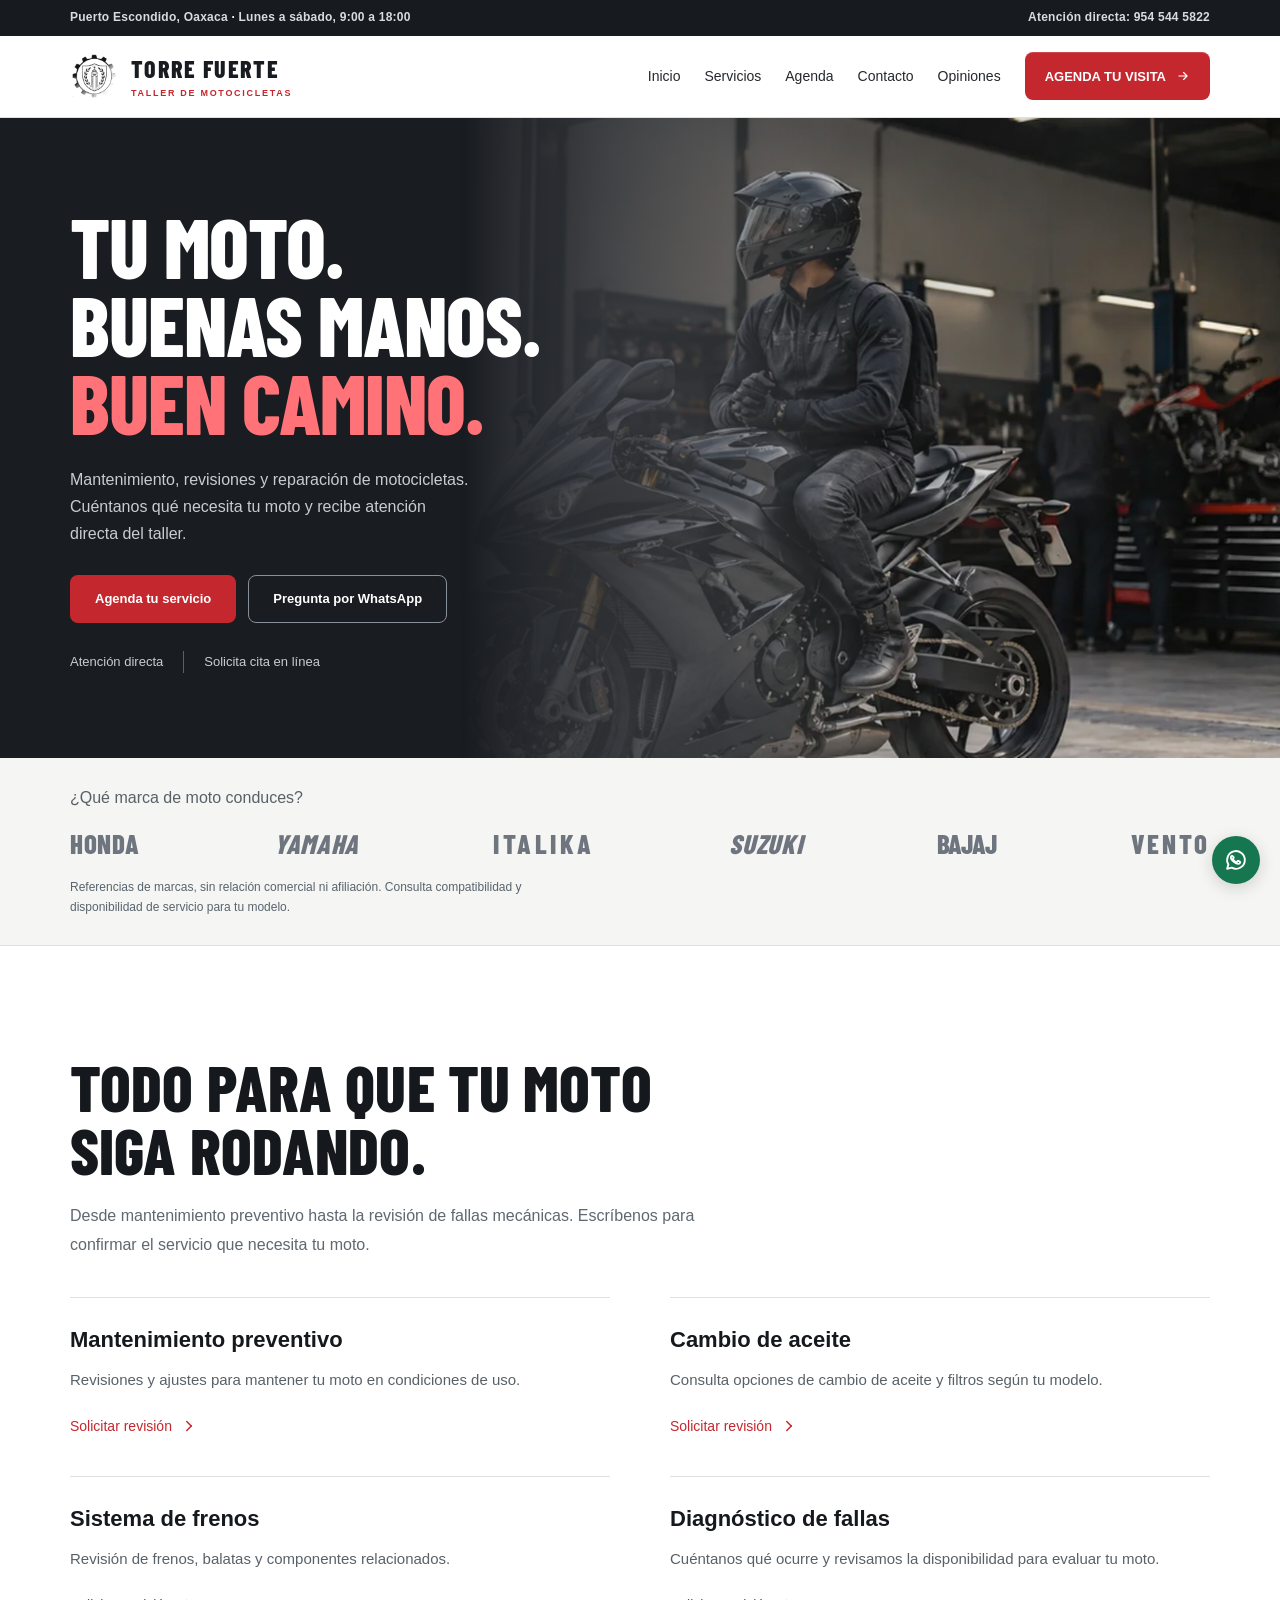
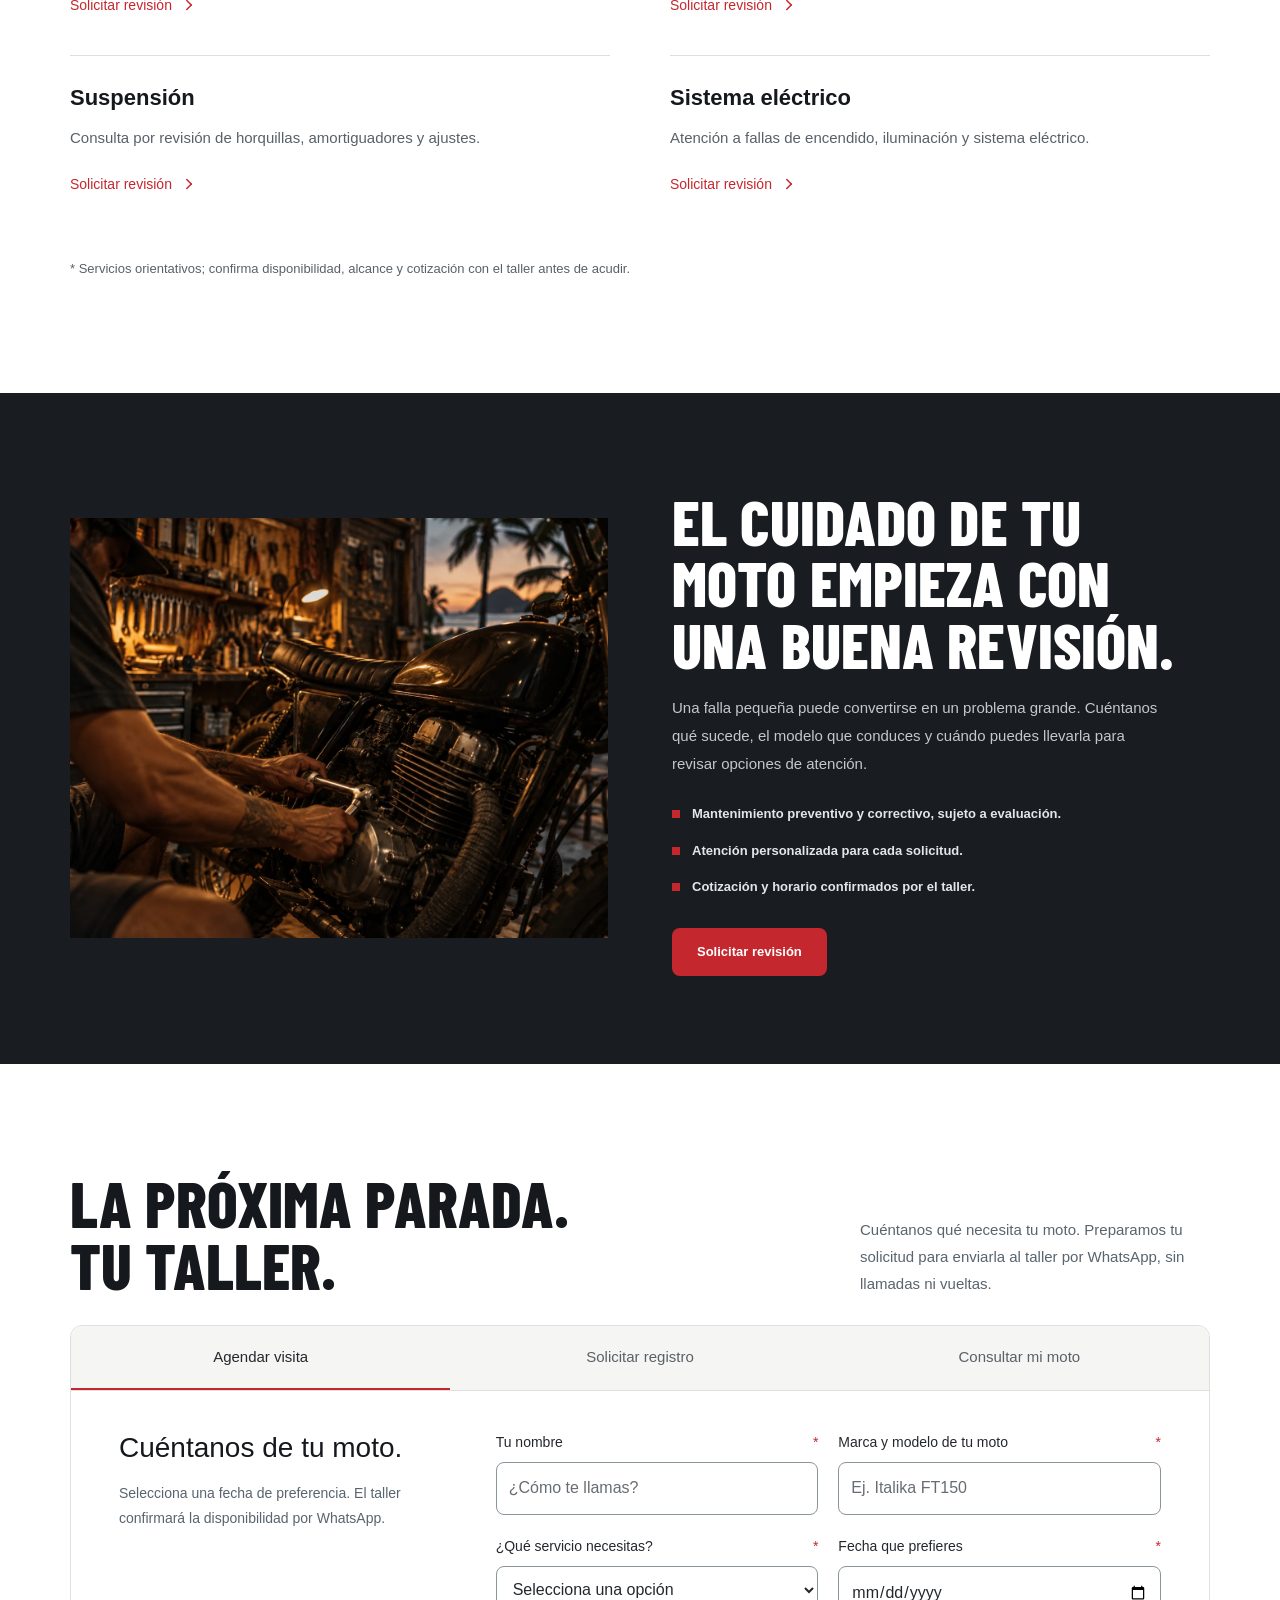
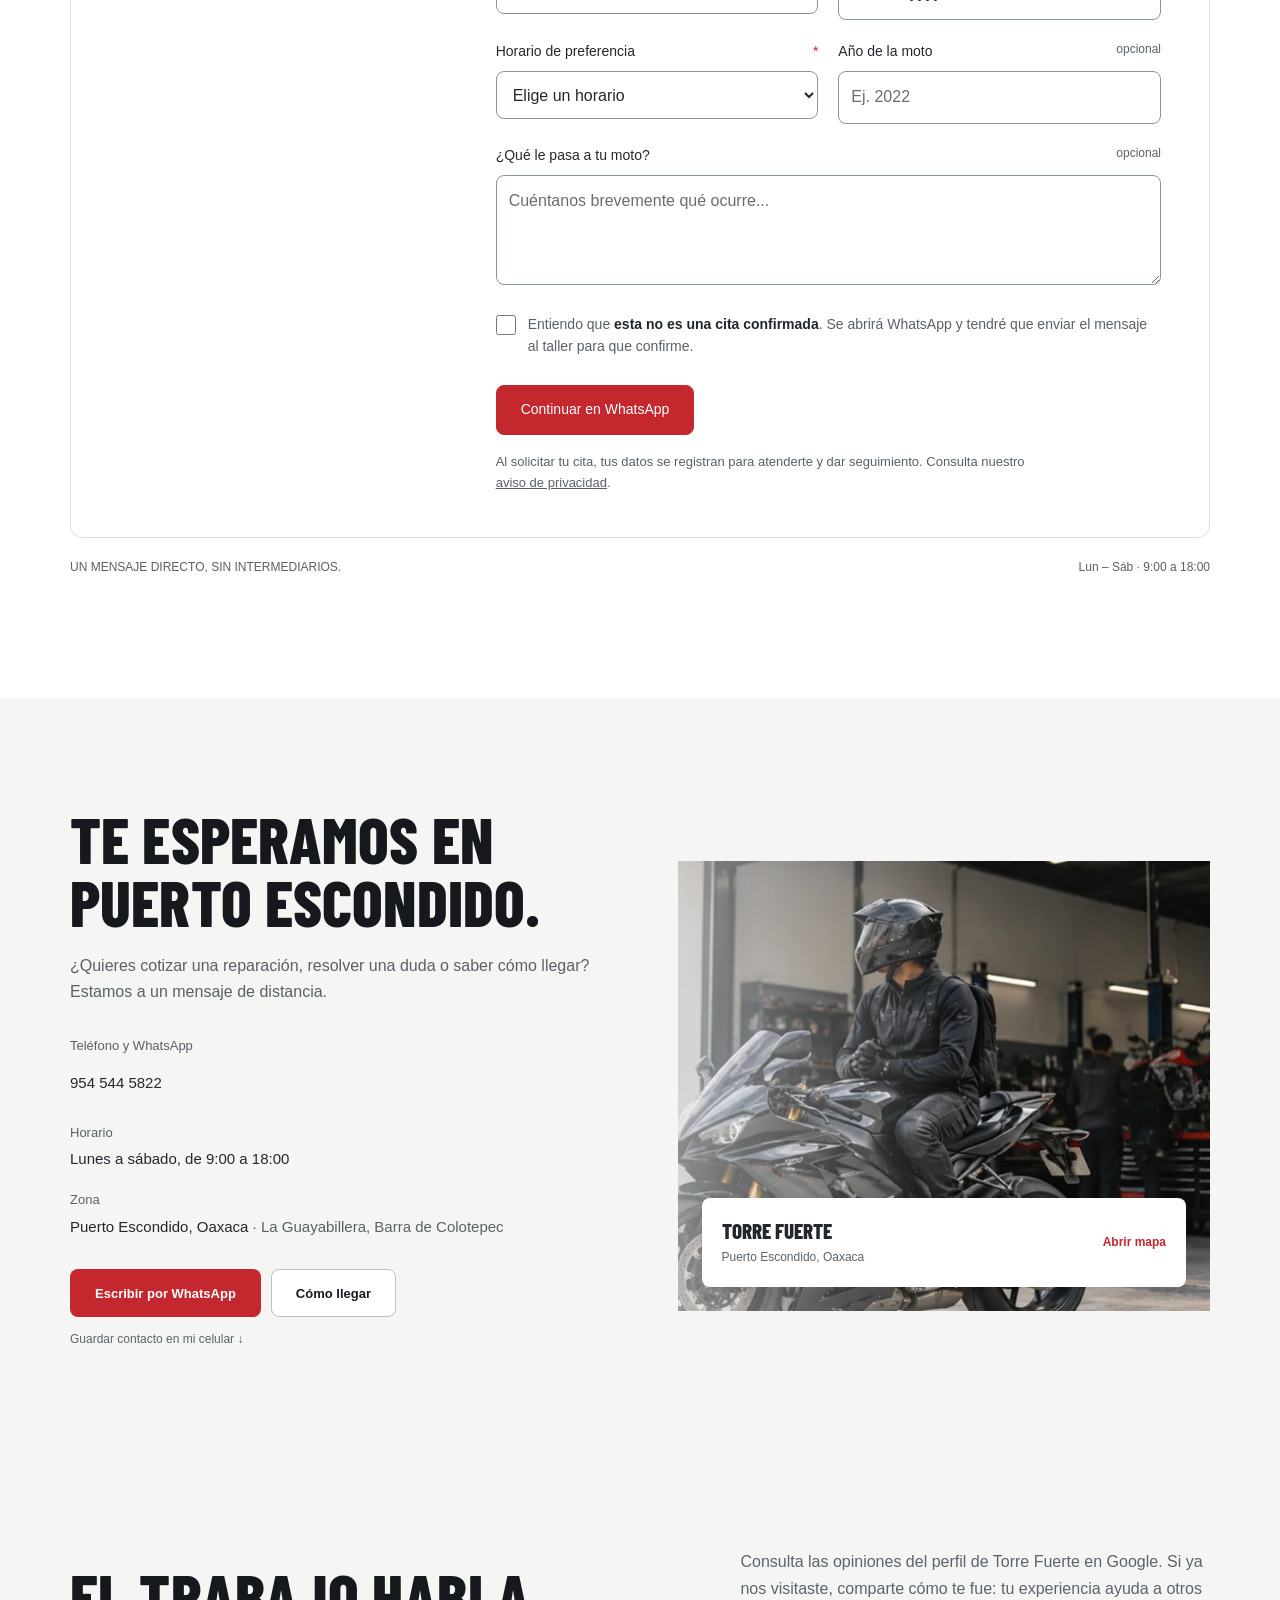
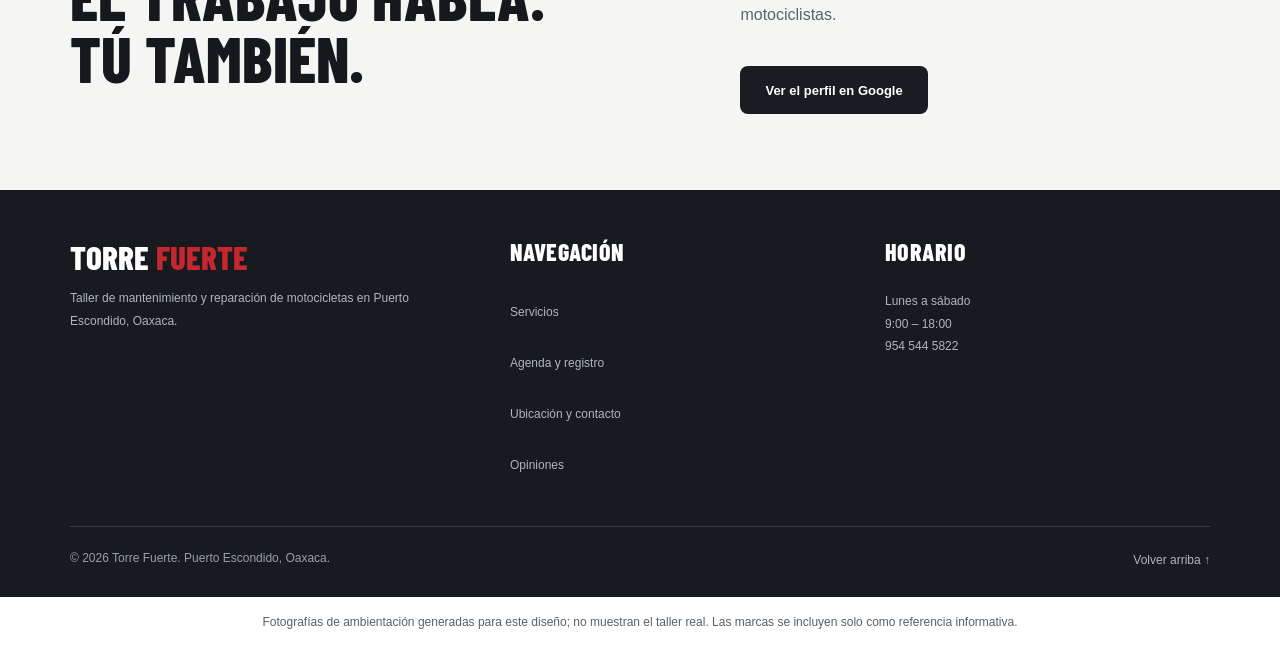
==== commit e74542c7: "Refina ayuda contextual y cierres con auditoría integral UX" ====
--- a/index.html
+++ b/index.html
@@ -1383,8 +1383,8 @@
 <div class="booking-shell">
 <div aria-label="Elige un trámite" class="booking-tabs" role="tablist">
 <button aria-controls="panel-cita" aria-selected="true" class="booking-tab is-selected" data-tab="cita" id="tab-cita" role="tab" type="button"><span>Agendar visita</span></button>
-<button aria-controls="panel-alta" aria-selected="false" class="booking-tab" data-tab="alta" id="tab-alta" role="tab" tabindex="-1" type="button"><span>Ser cliente</span></button>
-<button aria-controls="panel-mi-moto" aria-selected="false" class="booking-tab" data-tab="mi-moto" id="tab-mi-moto" role="tab" tabindex="-1" type="button"><span>Mi moto / beneficios</span></button>
+<button aria-controls="panel-alta" aria-selected="false" class="booking-tab" data-tab="alta" id="tab-alta" role="tab" tabindex="-1" type="button"><span>Solicitar registro</span></button>
+<button aria-controls="panel-mi-moto" aria-selected="false" class="booking-tab" data-tab="mi-moto" id="tab-mi-moto" role="tab" tabindex="-1" type="button"><span>Consultar mi moto</span></button>
 </div>
 <div aria-labelledby="tab-cita" class="booking-panel" data-panel="cita" id="panel-cita" role="tabpanel">
 <div class="panel-intro"><h3>Cuéntanos de tu moto.</h3><p>Selecciona una fecha de preferencia. El taller confirmará la disponibilidad por WhatsApp.</p></div>
@@ -1402,12 +1402,12 @@
 <label class="field field-full">¿Qué le pasa a tu moto? <span class="optional">opcional</span><textarea maxlength="350" name="detalle" placeholder="Cuéntanos brevemente qué ocurre..." rows="3"></textarea></label>
 </div>
 <label class="check-line"><input name="confirmacion" required="" type="checkbox"/><span>Entiendo que <strong>esta no es una cita confirmada</strong>. Se abrirá WhatsApp y tendré que enviar el mensaje al taller para que confirme.</span></label>
-<button class="button button-gold form-submit" type="submit"><span>Enviar solicitud por WhatsApp</span></button>
+<button class="button button-gold form-submit" type="submit"><span>Continuar en WhatsApp</span></button>
 <p id="booking-feedback" class="form-note" role="status" aria-live="polite"></p><p class="form-note">Al solicitar tu cita, tus datos se registran para atenderte y dar seguimiento. Consulta nuestro <a href="aviso-privacidad.html" target="_blank" rel="noopener" style="text-decoration:underline">aviso de privacidad</a>.</p>
 </form>
 </div>
 <div aria-labelledby="tab-alta" class="booking-panel" data-panel="alta" hidden="" id="panel-alta" role="tabpanel">
-<div class="panel-intro"><h3>Registra tu moto.</h3><p>Envía una solicitud al taller para que pueda reconocer tu moto en futuras visitas y organizar sus servicios.</p></div>
+<div class="panel-intro"><h3>Solicita tu registro.</h3><p>Envía una solicitud al taller para que pueda reconocer tu moto en futuras visitas y organizar sus servicios.</p></div>
 <form class="booking-form" id="form-alta">
 <div class="form-grid">
 <label class="field">Nombre del titular <span>*</span><input autocomplete="name" maxlength="65" name="nombre" placeholder="Nombre y apellido" required=""/></label>
@@ -1418,7 +1418,7 @@
 <label class="check-line"><input name="promo" type="checkbox"/><span><strong>Opcional:</strong> Me gustaría que Torre Fuerte me consulte por WhatsApp sobre beneficios y promociones. Puedo pedir que dejen de hacerlo.</span></label>
 <label class="check-line"><input name="confirmacion" required="" type="checkbox"/><span>Entiendo que enviar la solicitud <strong>no crea automáticamente una cuenta</strong>; el taller deberá confirmar mi registro.</span></label>
 <button class="button button-gold form-submit" type="submit"><span>Solicitar registro por WhatsApp</span></button>
-<p class="form-note">No se crea una base de datos pública ni se guardan tus datos en esta página. El taller gestiona el registro.</p>
+<p class="form-note">En WhatsApp, revisa el mensaje y envíalo. El taller confirmará tu registro; esta página no crea una cuenta.</p>
 </form>
 </div>
 <div aria-labelledby="tab-mi-moto" class="booking-panel" data-panel="mi-moto" hidden="" id="panel-mi-moto" role="tabpanel">
@@ -1433,7 +1433,7 @@
 <div class="loyalty-teaser"><div><strong>TORRE FUERTE · CLIENTES FRECUENTES</strong><p>Pregunta por los beneficios vigentes. Los descuentos o recompensas se aplican únicamente cuando el taller los autoriza; no hay puntos ni descuentos automáticos.</p></div></div>
 <label class="check-line"><input name="confirmacion" required="" type="checkbox"/><span>Entiendo que el taller verificará mi identidad antes de compartir cualquier historial y que la respuesta llegará por WhatsApp.</span></label>
 <button class="button button-gold form-submit" type="submit"><span>Consultar por WhatsApp</span></button>
-<p class="form-note">Por tu privacidad, no mostramos historiales personales en una página pública.</p>
+<p class="form-note">En WhatsApp, revisa el mensaje y envíalo. El taller verificará tu identidad antes de responder; aquí no se muestran historiales personales.</p>
 </form>
 </div>
 </div>
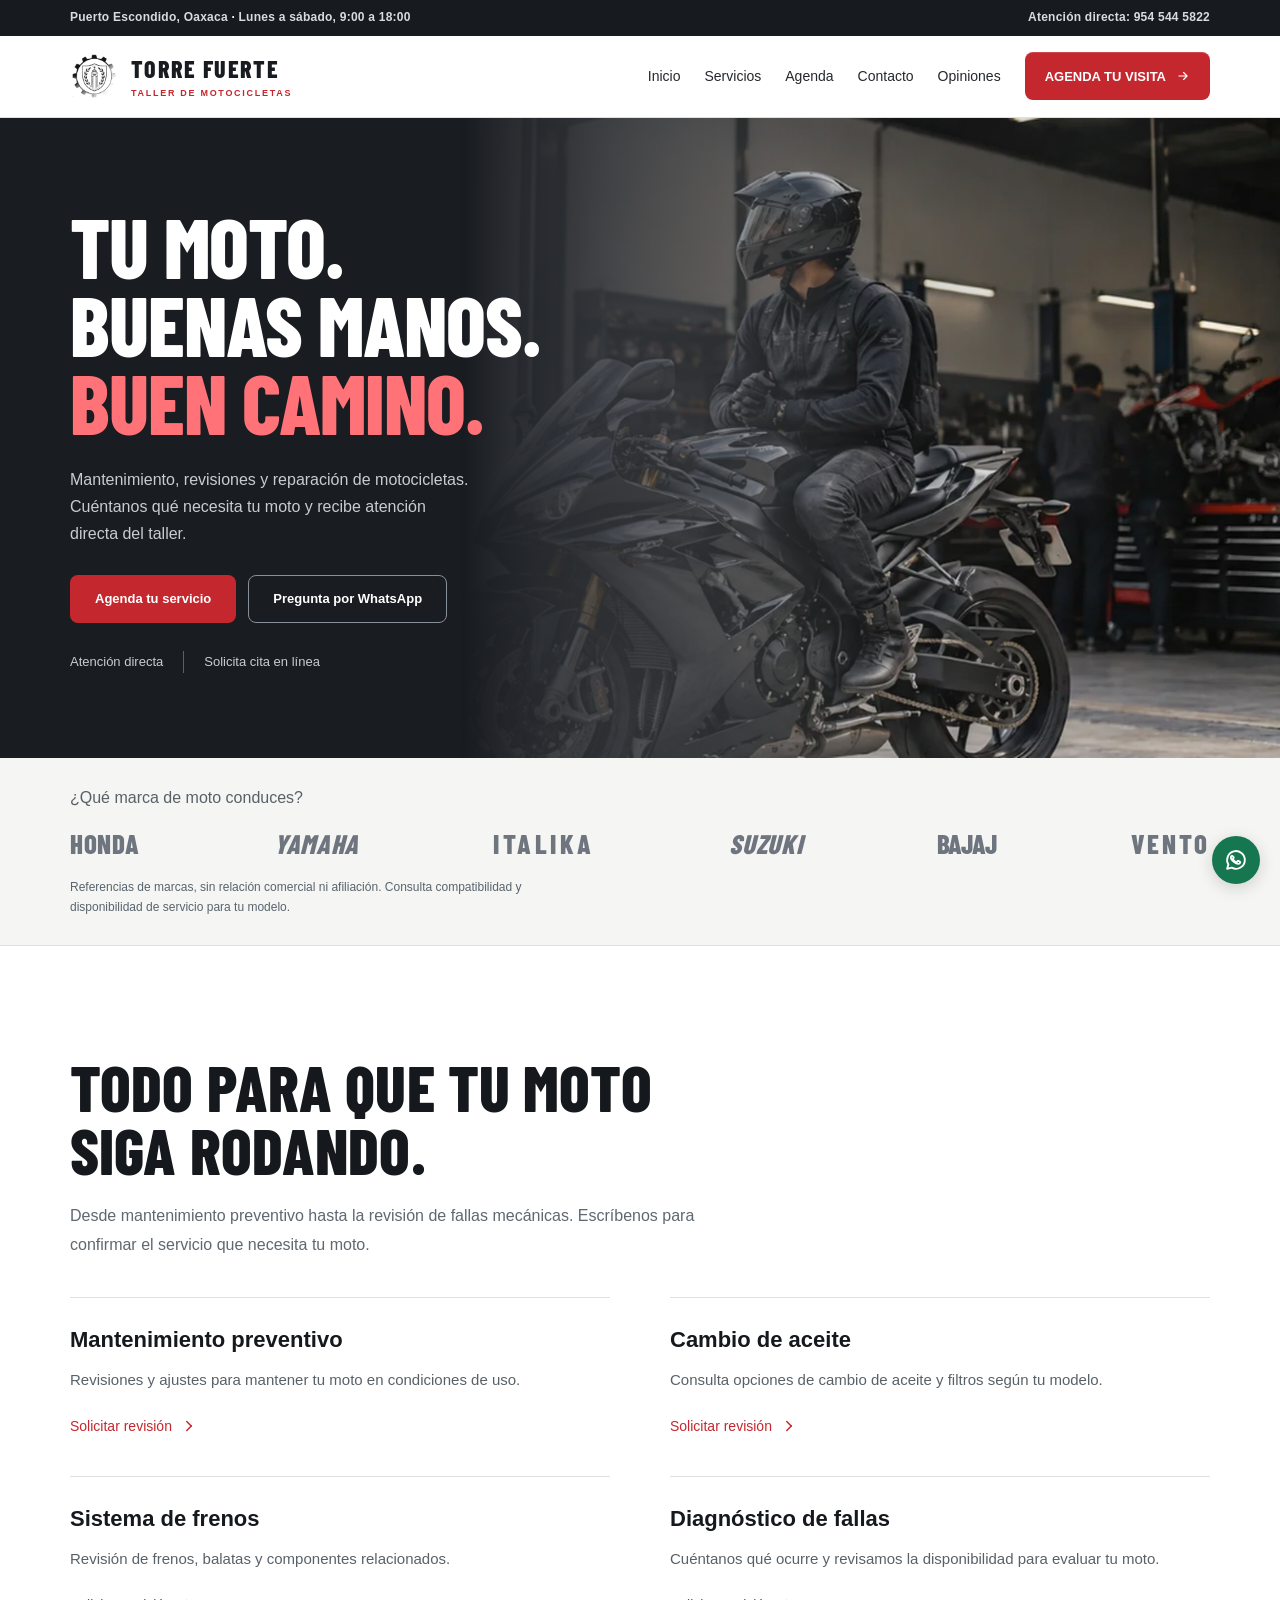
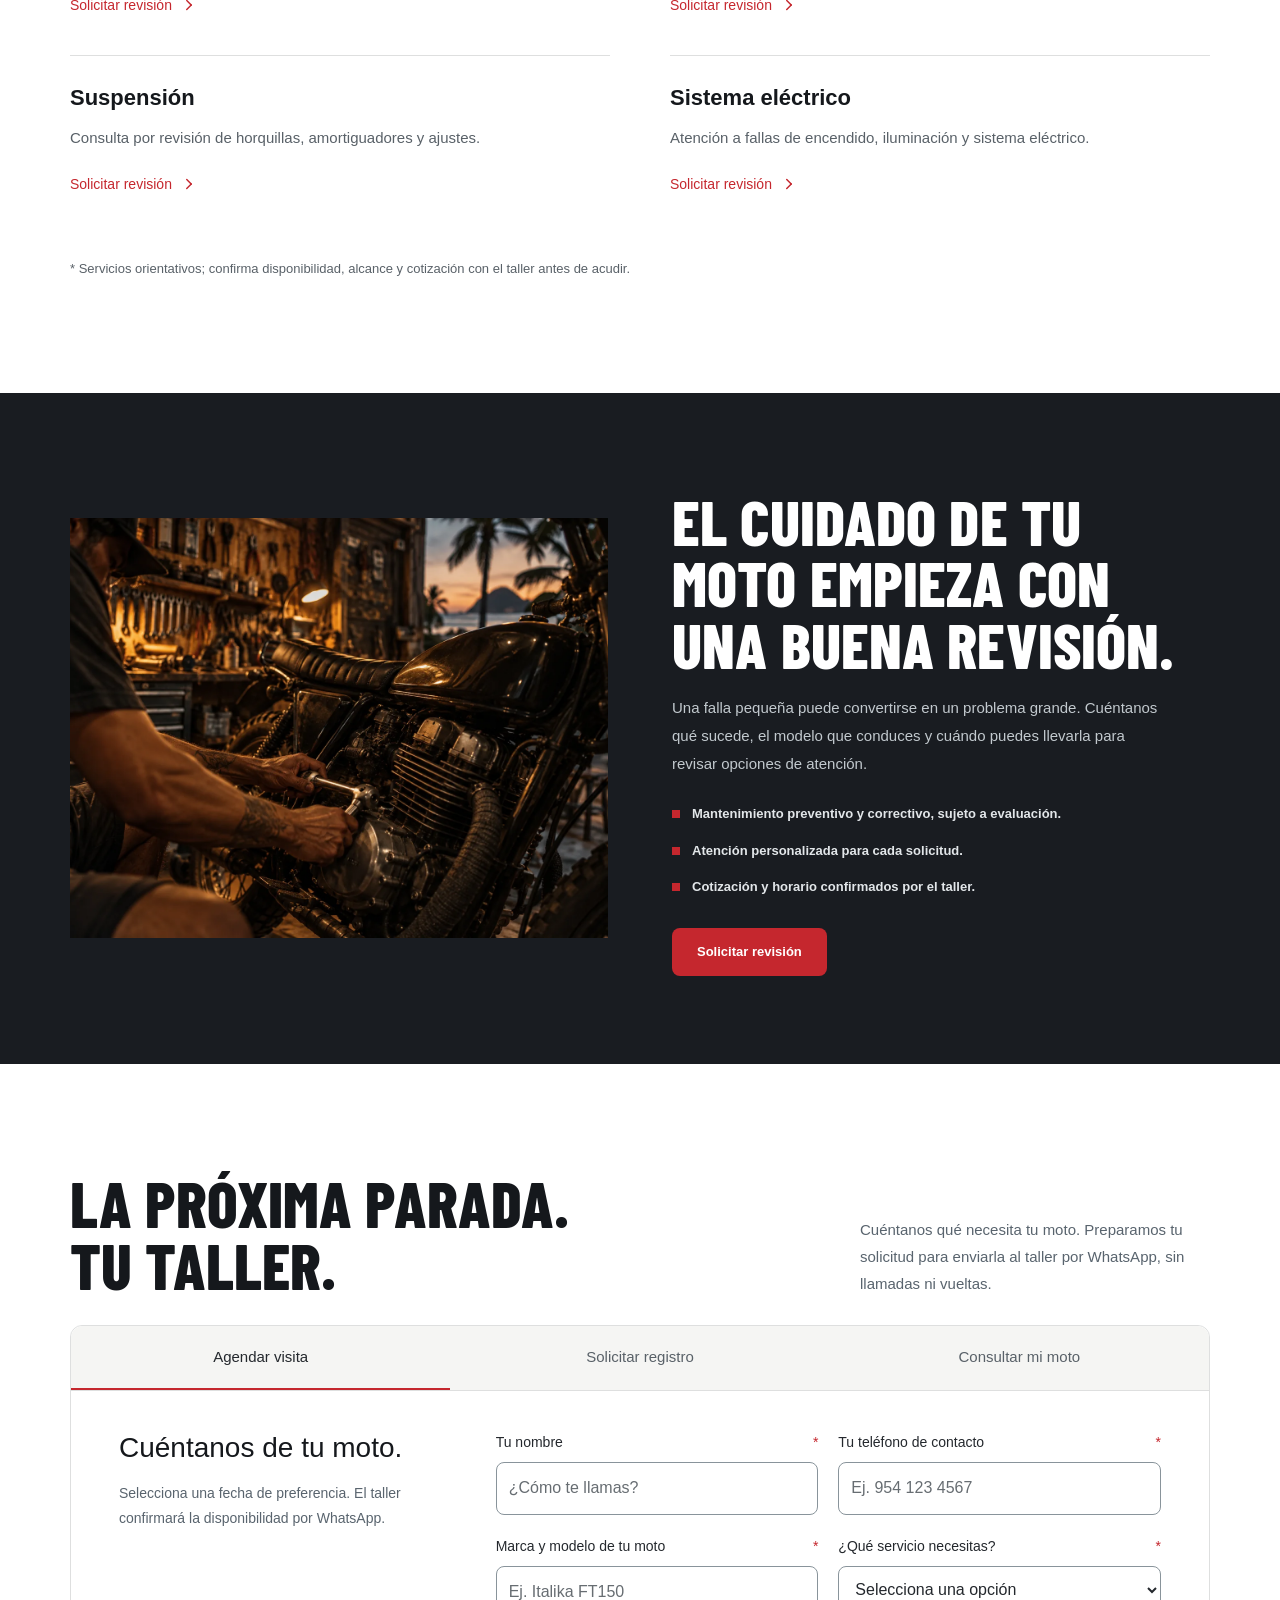
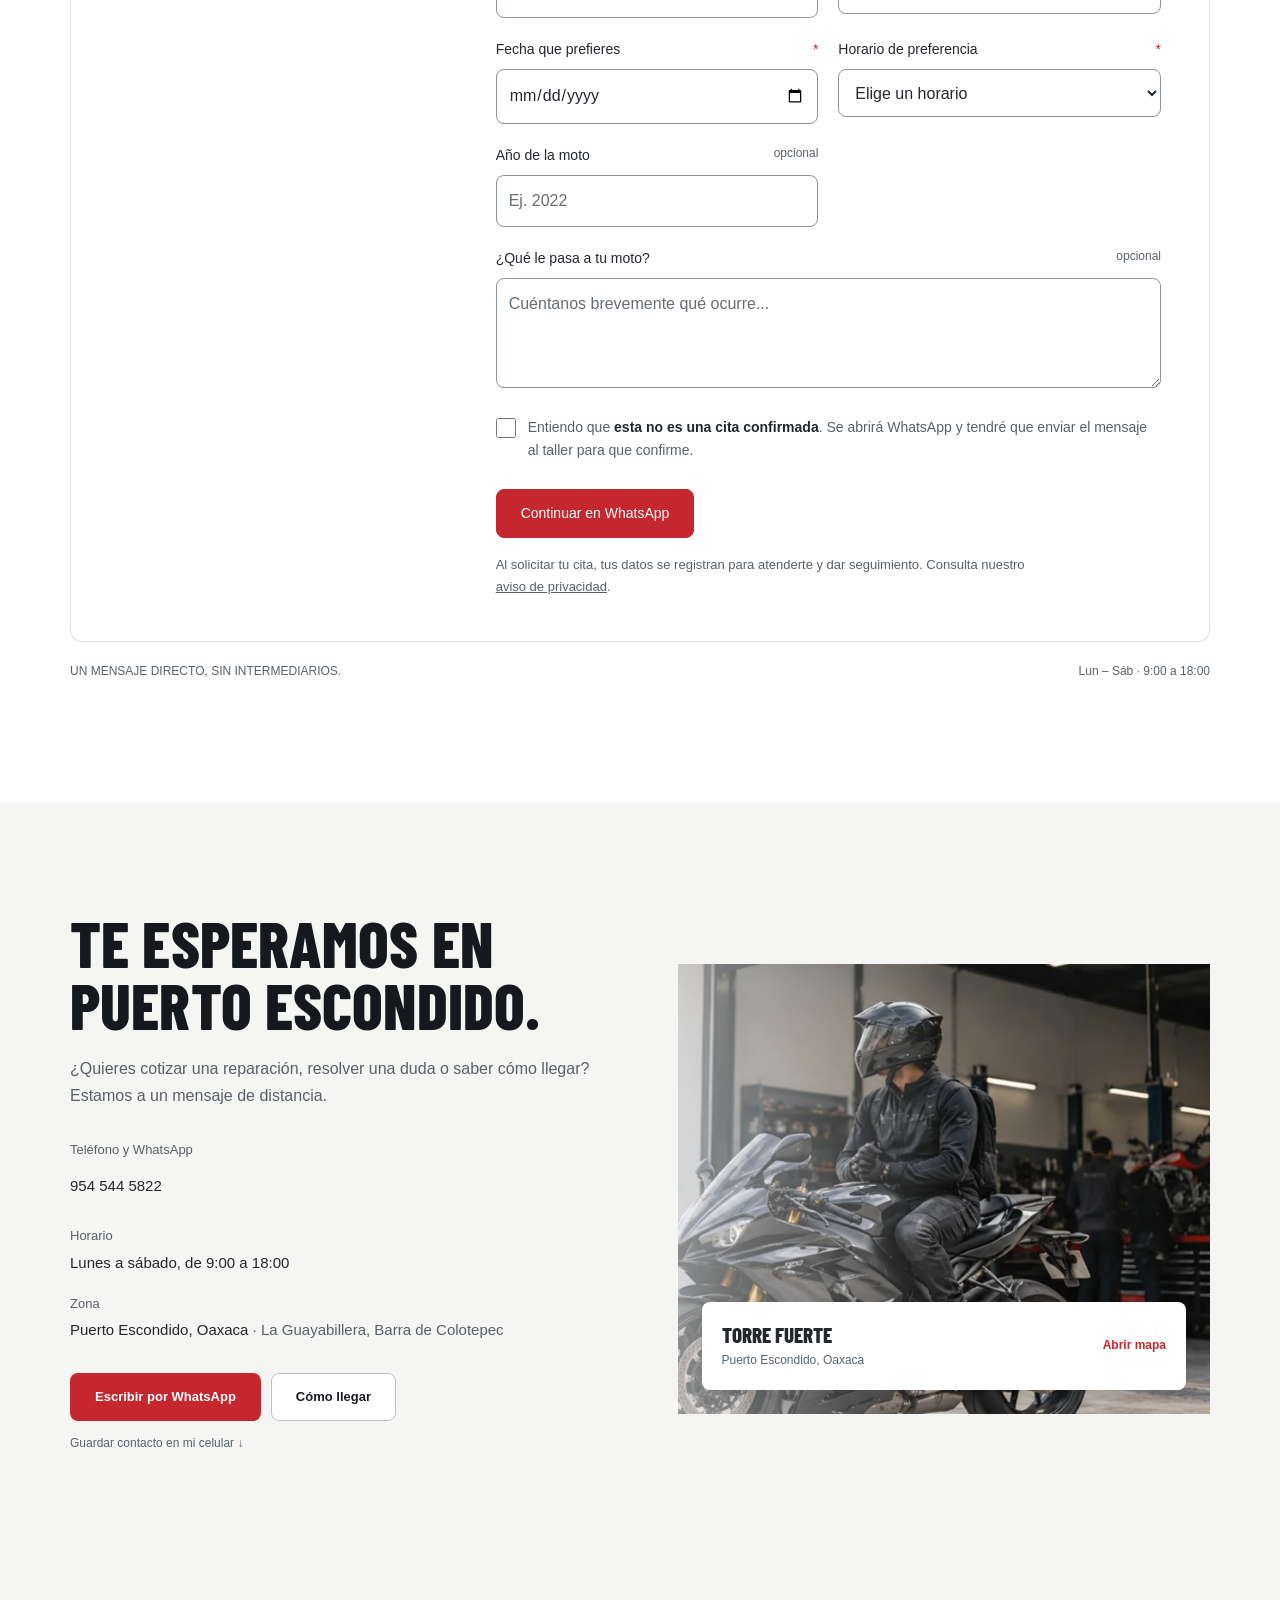
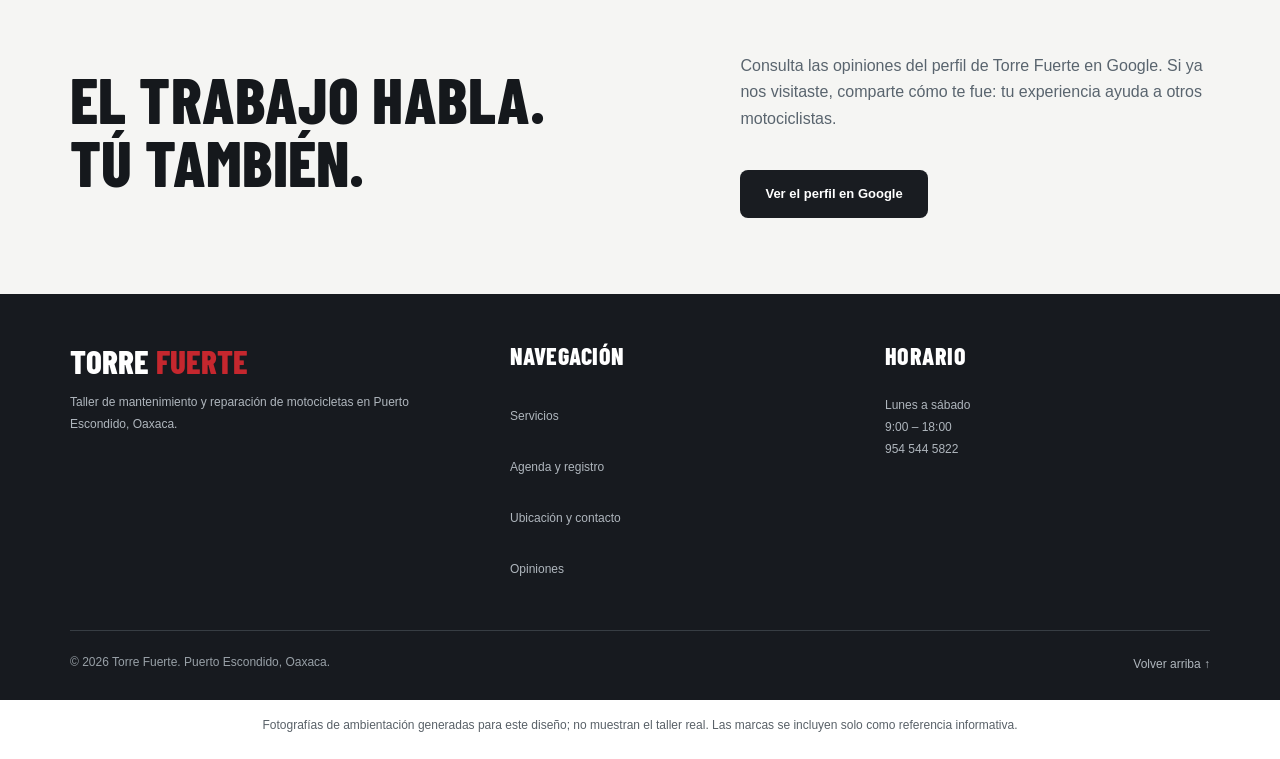
==== commit 699c0d13: "fix(booking): capture contact phone and show request folio" ====
--- a/index.html
+++ b/index.html
@@ -1392,6 +1392,7 @@
 <div class="tf-hp" aria-hidden="true"><label>Sitio web<input type="text" name="website" tabindex="-1" autocomplete="off"/></label></div>
 <div class="form-grid">
 <label class="field">Tu nombre <span>*</span><input autocomplete="name" maxlength="65" name="nombre" placeholder="¿Cómo te llamas?" required=""/></label>
+<label class="field">Tu teléfono de contacto <span>*</span><input autocomplete="tel" inputmode="tel" maxlength="20" name="telefono" placeholder="Ej. 954 123 4567" required="" type="tel"/></label>
 <label class="field">Marca y modelo de tu moto <span>*</span><input maxlength="70" name="moto" placeholder="Ej. Italika FT150" required=""/></label>
 <label class="field">¿Qué servicio necesitas? <span>*</span>
 <select name="servicio" required=""><option disabled="" selected="" value="">Selecciona una opción</option><option>Revisión general</option><option>Cambio de aceite</option><option>Frenos</option><option>Suspensión</option><option>Falla eléctrica</option><option>Diagnóstico</option><option>Otro / no estoy seguro</option></select>
@@ -1524,7 +1525,9 @@
         body:JSON.stringify({...payload,idempotency_key:lastBookingAttempt.key})
       });
       if(!response.ok)throw Error('Registro no confirmado');
-      bookingFeedback.textContent='Solicitud recibida por el taller. Aún no es una cita confirmada: envía el mensaje en WhatsApp para acordar disponibilidad.';
+      const saved=await response.json().catch(()=>null);
+      const folio=typeof saved?.folio==='string'?saved.folio:'';
+      bookingFeedback.textContent='Solicitud recibida por el taller'+(folio?' · Folio '+folio:'')+'. Aún no es una cita confirmada: envía el mensaje en WhatsApp para acordar disponibilidad.';
     }catch{
       bookingFeedback.textContent='No pudimos confirmar el registro en el portal. Envía el mensaje por WhatsApp para que el taller reciba tu solicitud.';
     }finally{clearTimeout(timeout);bookingBusy=false;submit.disabled=false;}
@@ -1533,6 +1536,13 @@
     event.preventDefault();
     if(bookingBusy||!booking.reportValidity())return;
     if(formValue(booking,'website'))return;
+    const phoneInput=booking.elements.namedItem('telefono');
+    const phone=formValue(booking,'telefono').replace(/\D/g,'');
+    if(phone.length<10||phone.length>15){
+      phoneInput.setCustomValidity('Escribe un teléfono válido de 10 a 15 dígitos.');
+      phoneInput.reportValidity();return;
+    }
+    phoneInput.setCustomValidity('');
     const date=formValue(booking,'fecha');
     const dt=new Date(date+'T12:00:00');
     if(!Number.isFinite(dt.getTime())||dt.getDay()===0){
@@ -1548,6 +1558,7 @@
       '¡Hola, Torre Fuerte! Quisiera solicitar una cita desde su página web.',
       '',
       'Nombre: '+formValue(booking,'nombre'),
+      'Teléfono de contacto: '+phone,
       'Mi moto: '+formValue(booking,'moto'),
       'Servicio solicitado: '+formValue(booking,'servicio'),
       'Fecha de preferencia: '+date,
@@ -1558,7 +1569,7 @@
     lines.push('','¿Me pueden confirmar disponibilidad? Entiendo que todavía no es una cita confirmada.');
 
     const requestData={
-      nombre:formValue(booking,'nombre'),moto:formValue(booking,'moto'),
+      nombre:formValue(booking,'nombre'),telefono:phone,moto:formValue(booking,'moto'),
       anio:formValue(booking,'anio'),servicio:formValue(booking,'servicio'),fecha:date,
       horario:formValue(booking,'horario'),detalle:formValue(booking,'detalle'),consent:true
     };
@@ -1567,6 +1578,7 @@
     send(lines.join('\n'));
   });
   dateInput?.addEventListener('input',()=>dateInput.setCustomValidity(''));
+  booking?.elements.namedItem('telefono')?.addEventListener('input',event=>event.target.setCustomValidity(''));
   document.getElementById('form-alta')?.addEventListener('submit',event=>{
     event.preventDefault();const form=event.currentTarget;
     if(!form.reportValidity())return;
